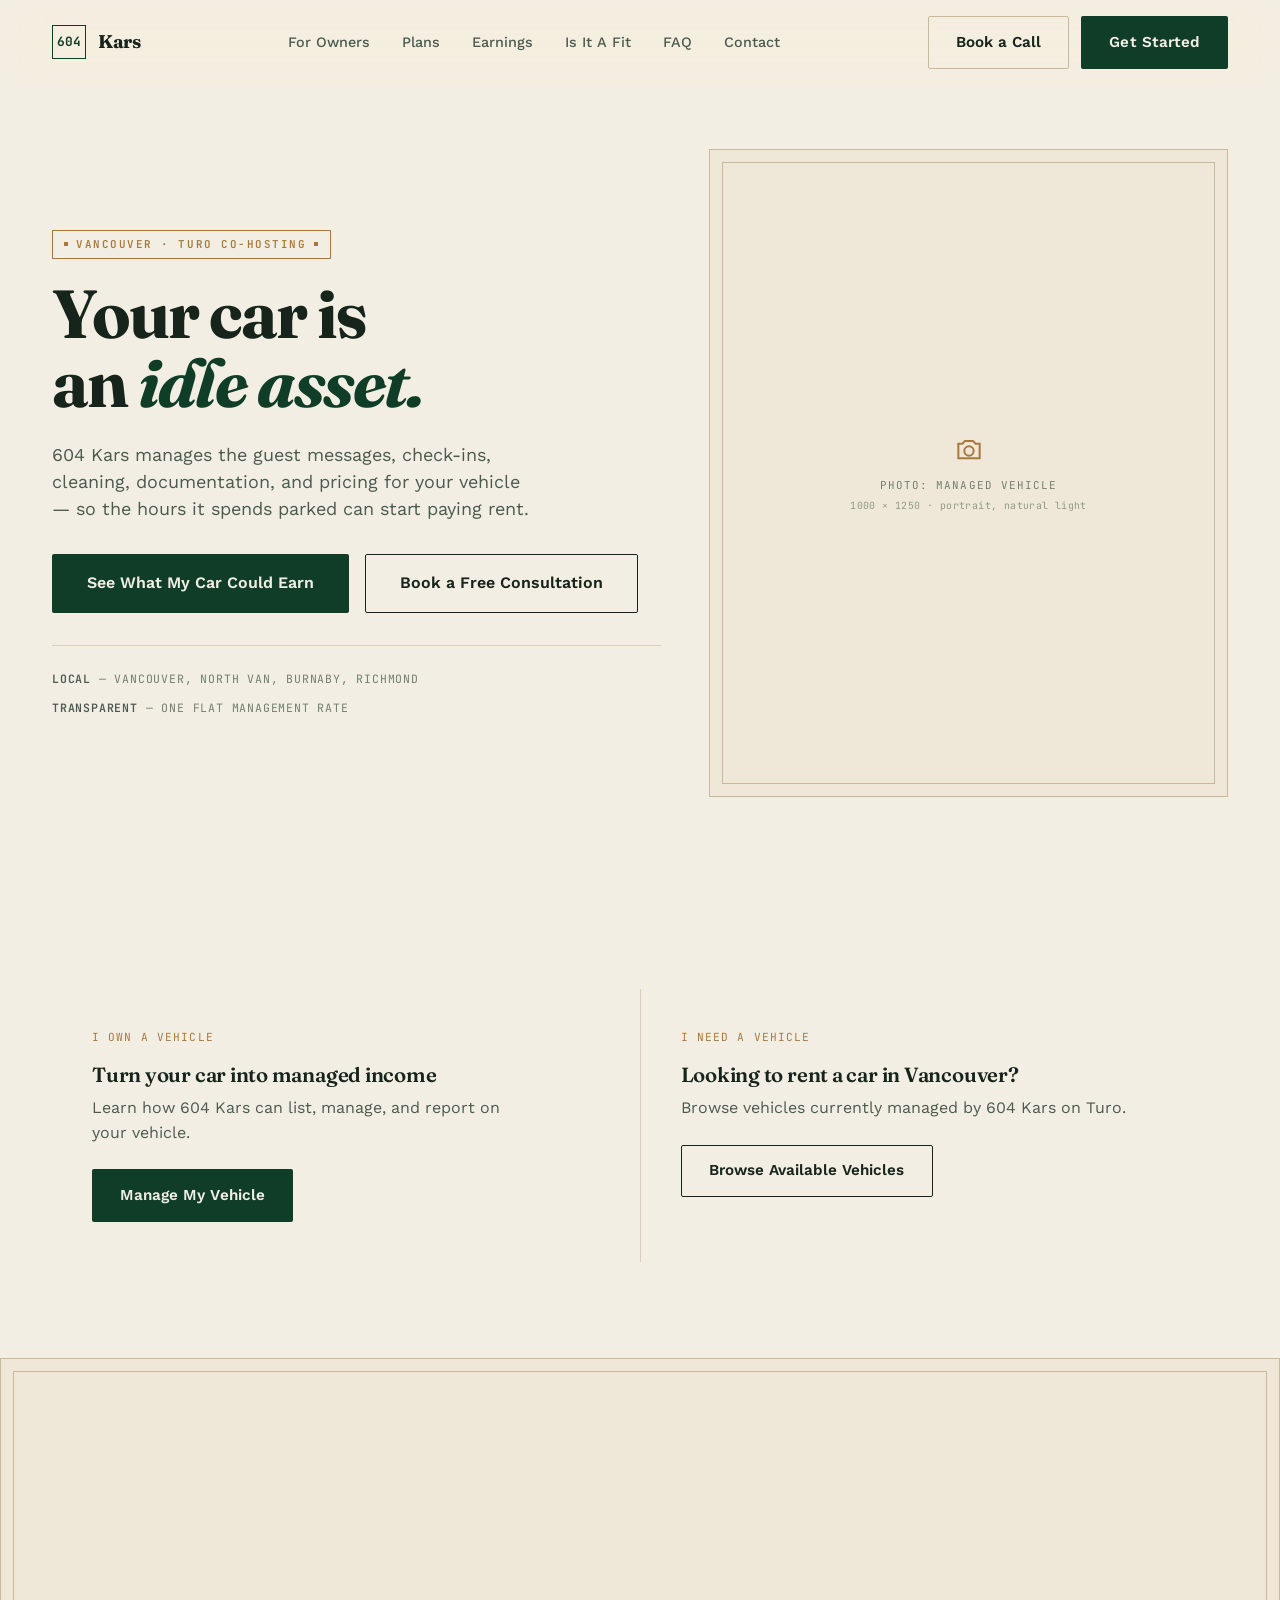
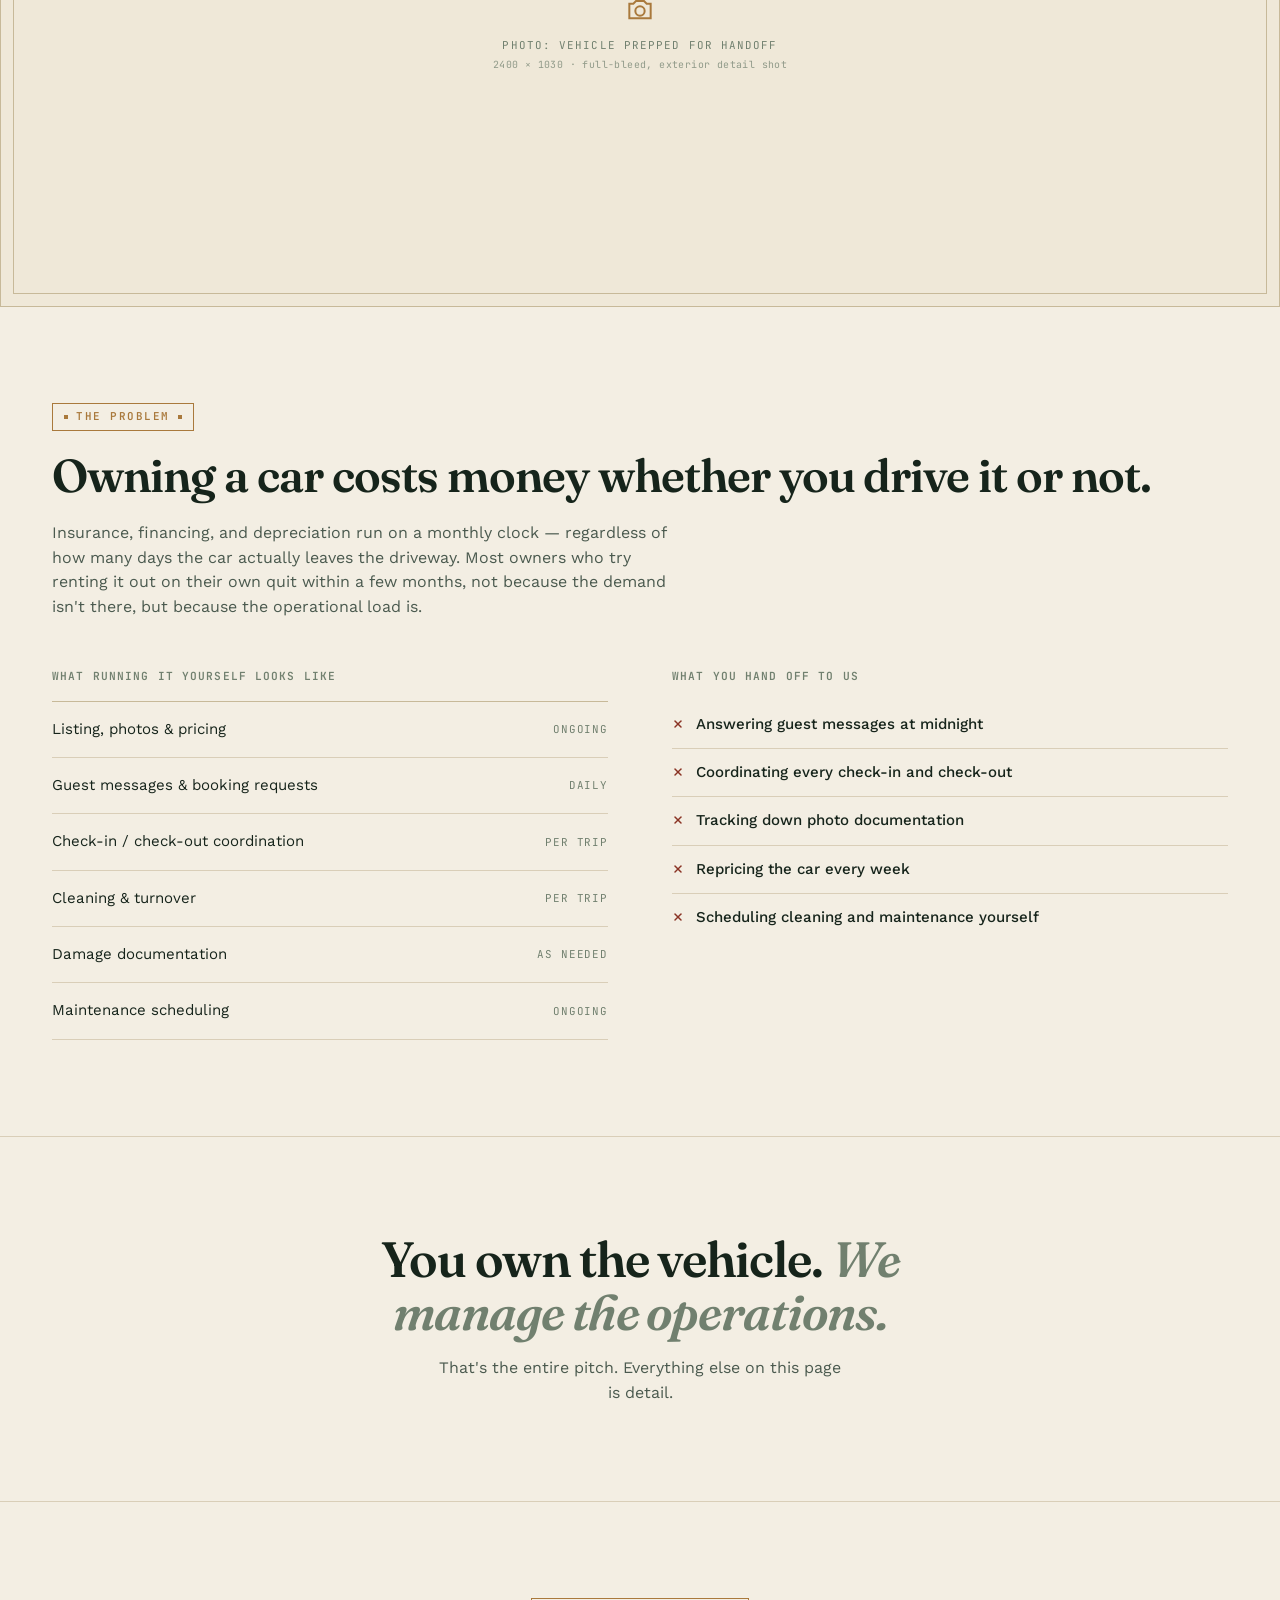
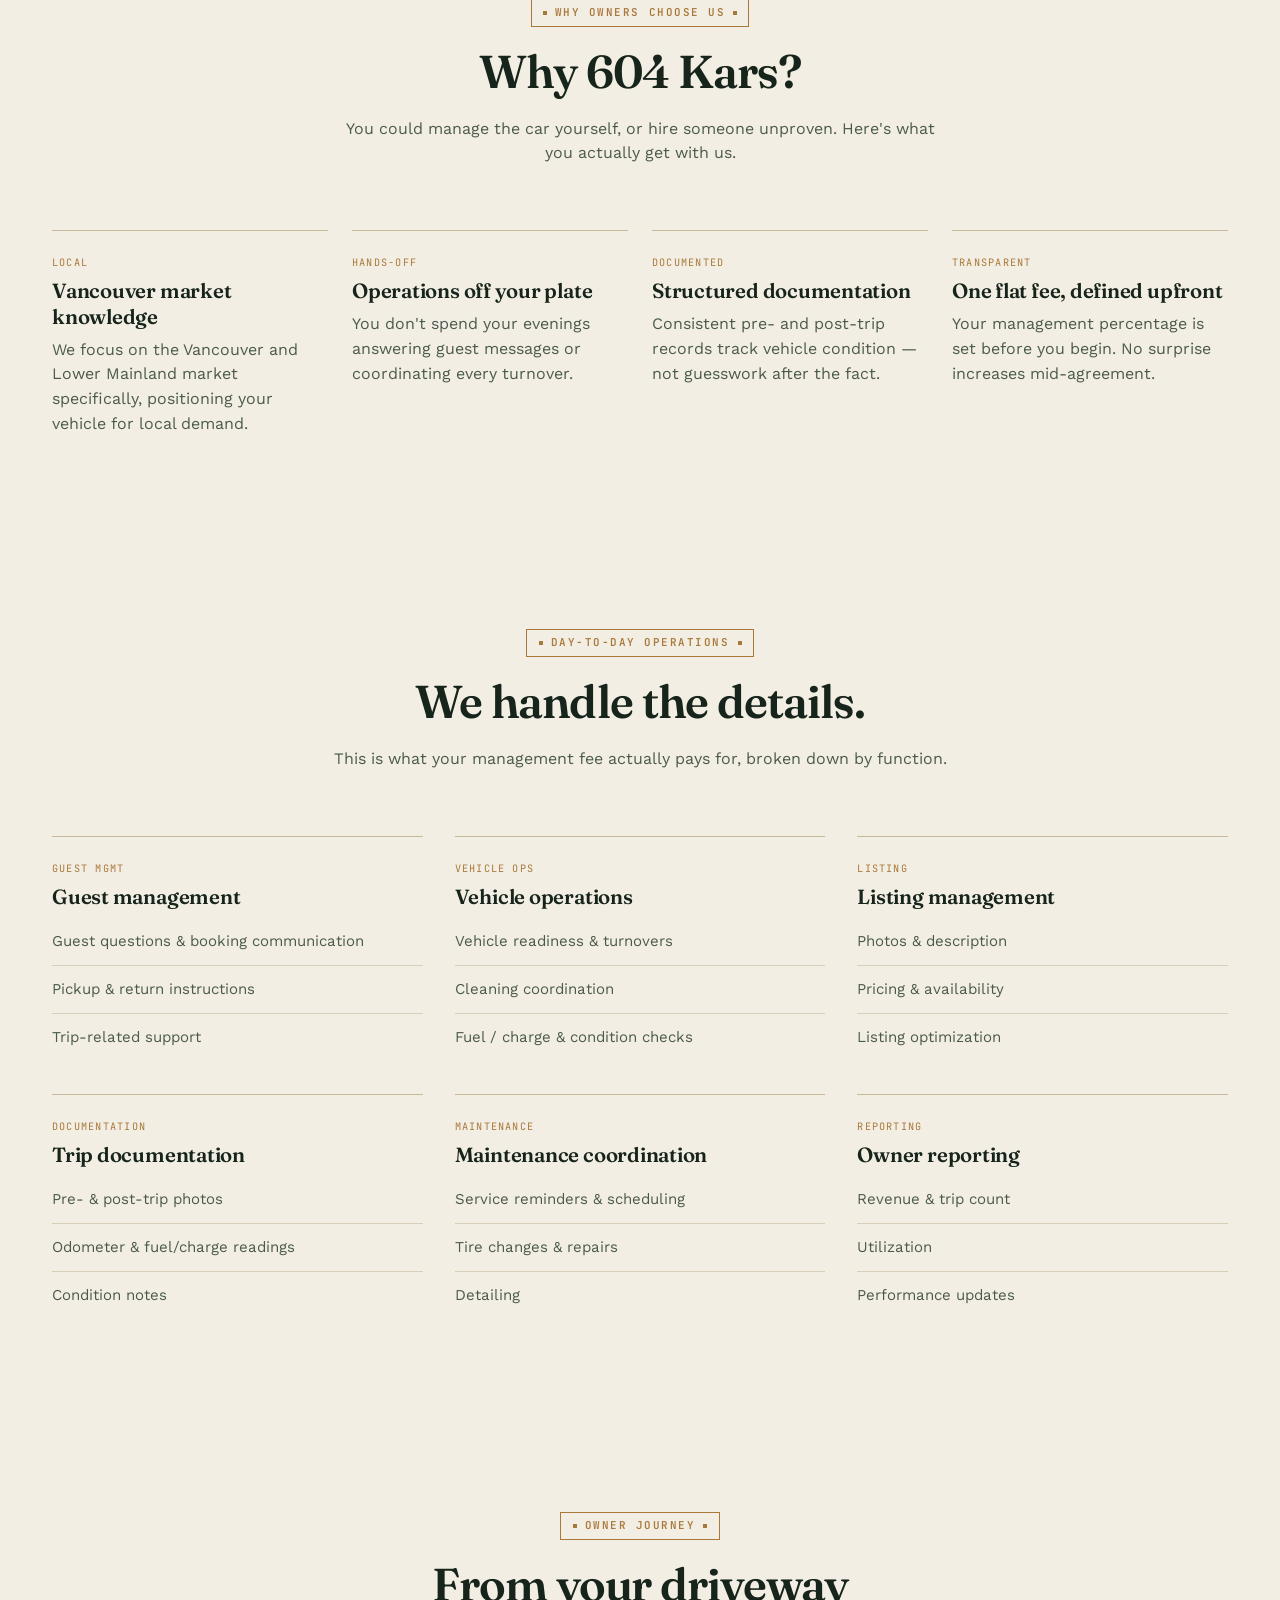
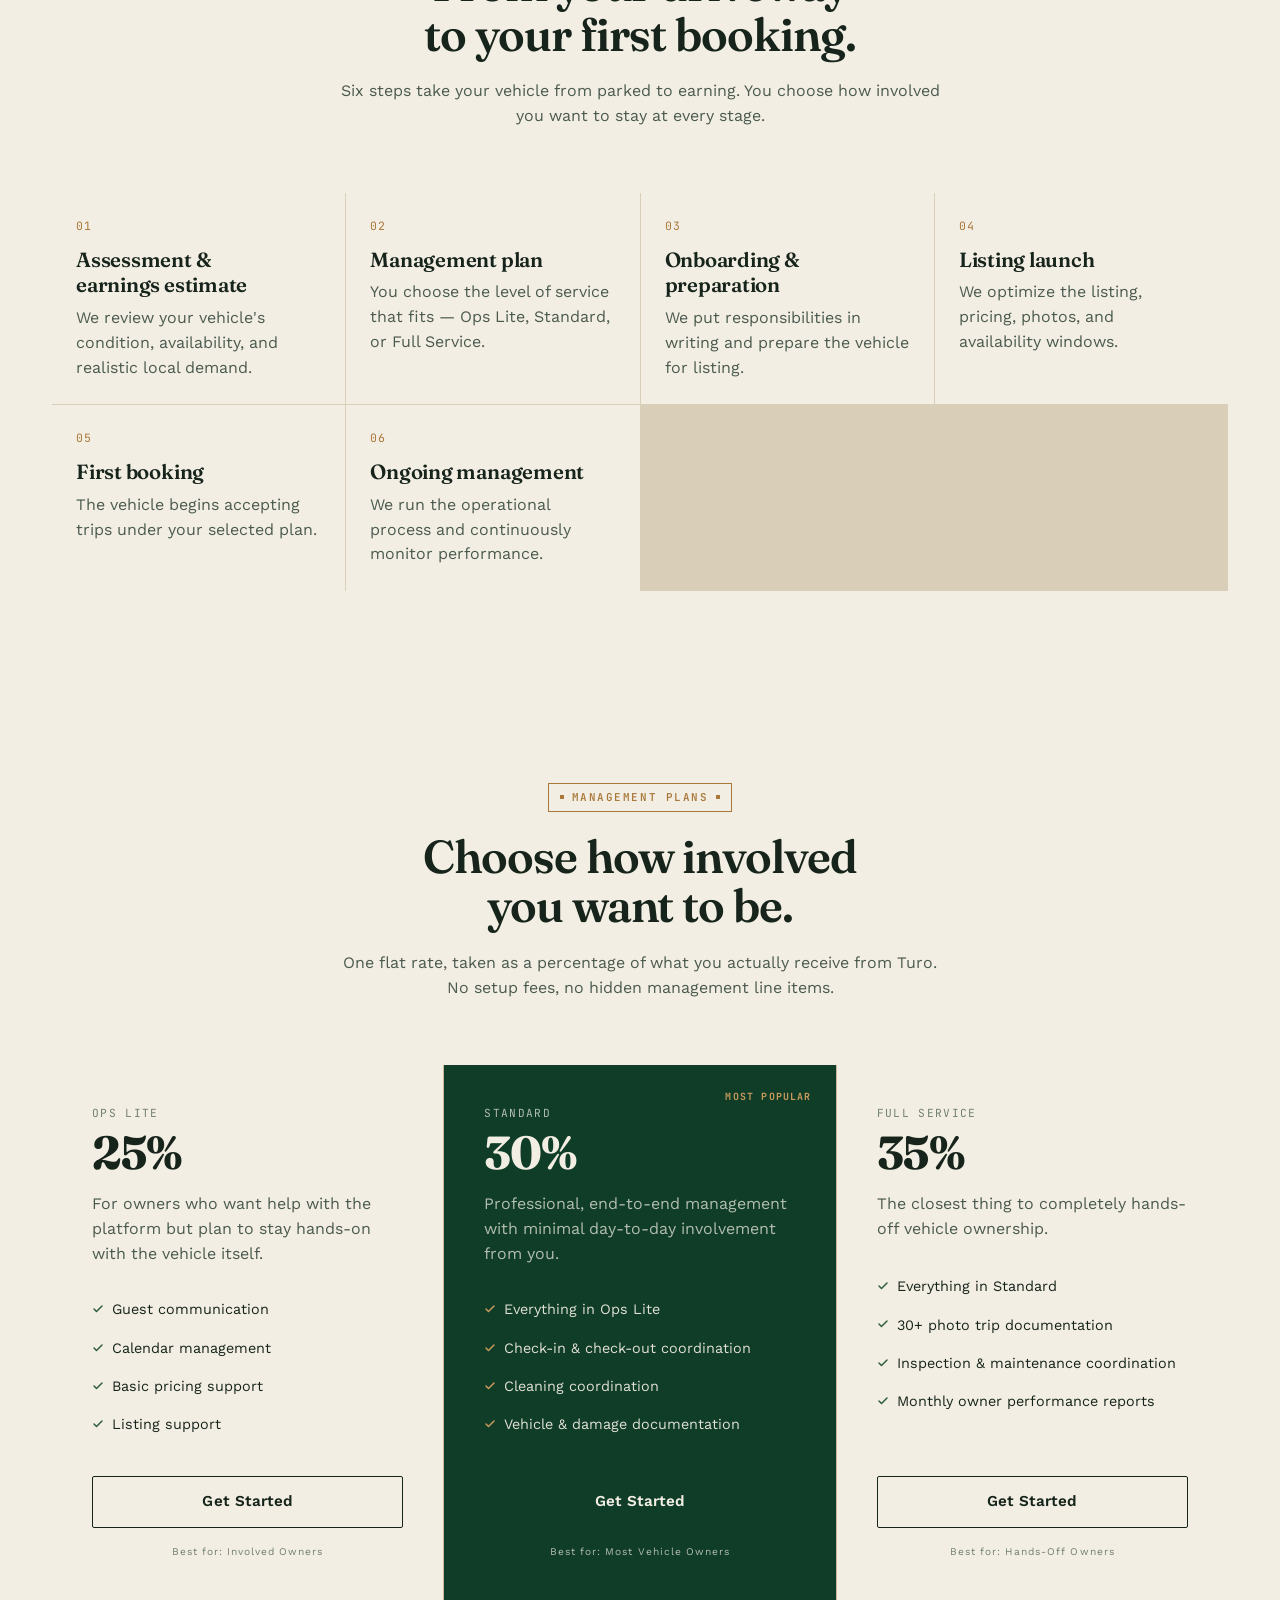
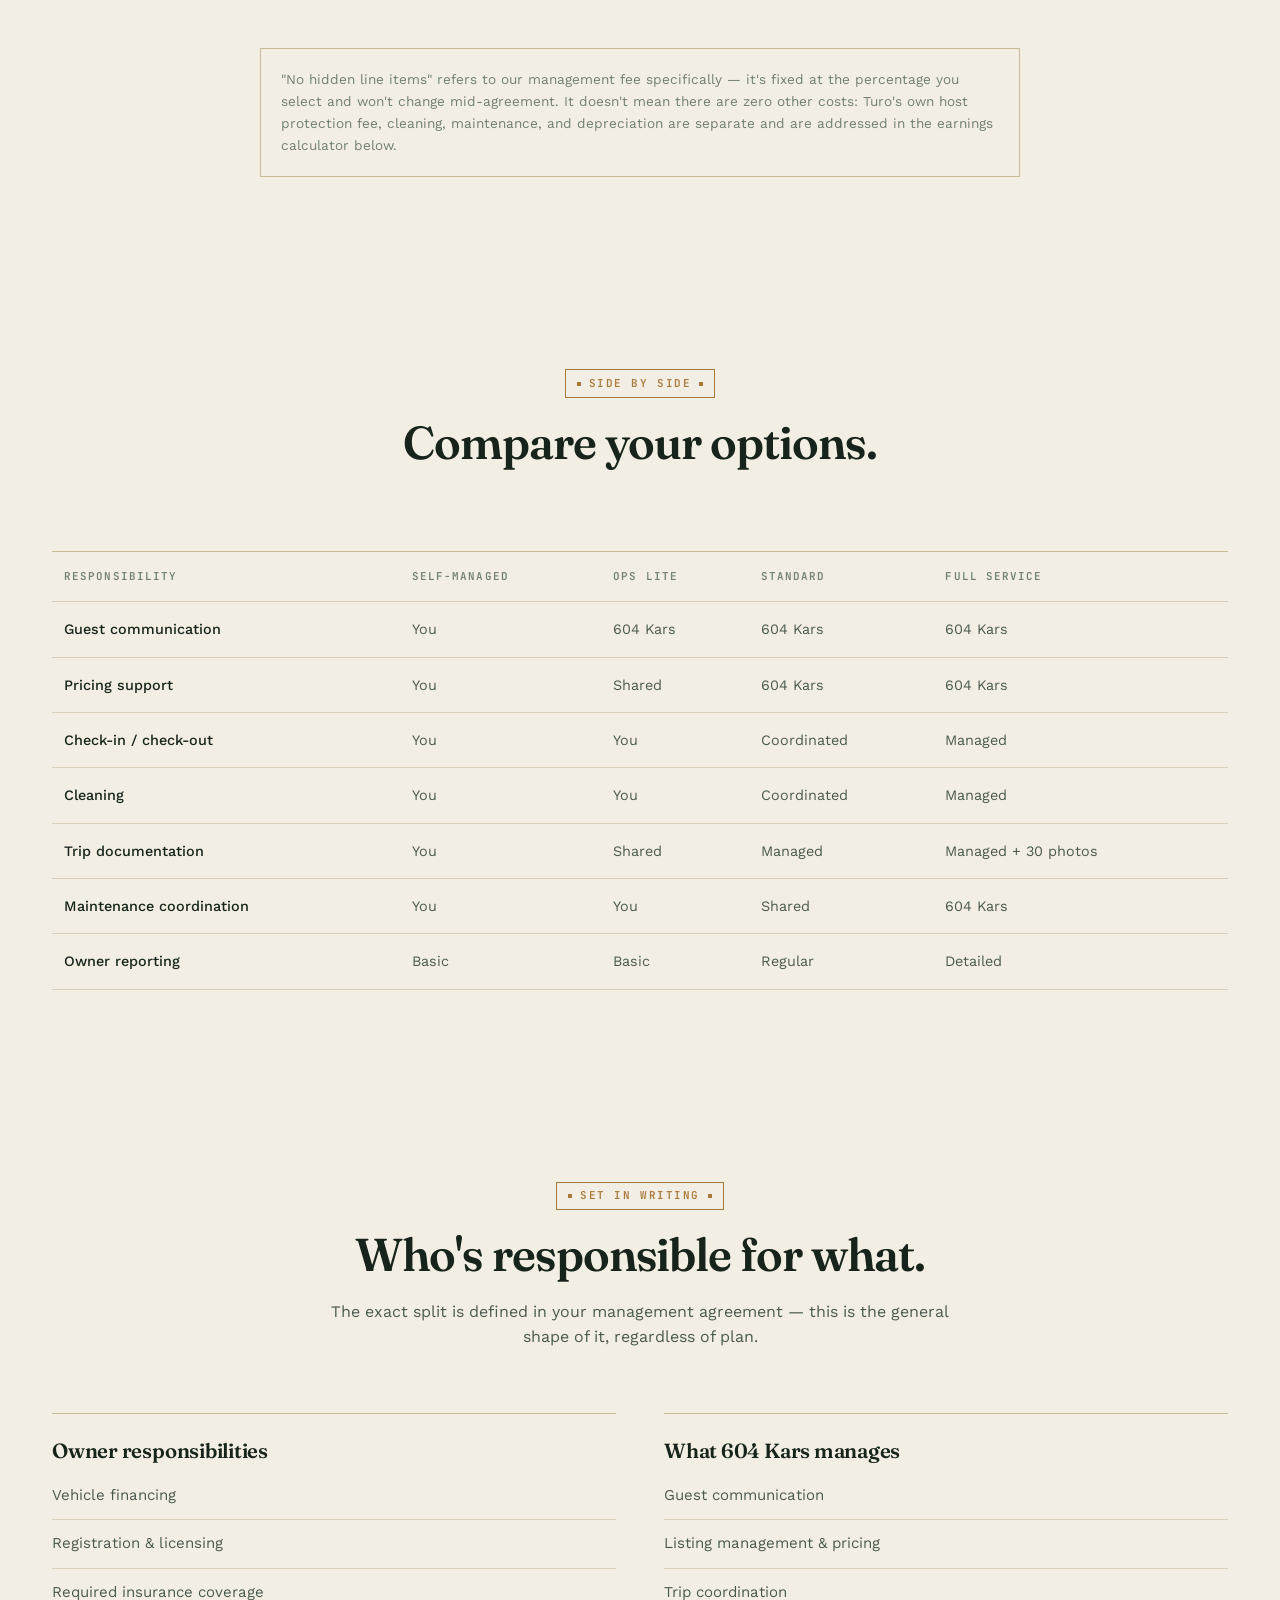
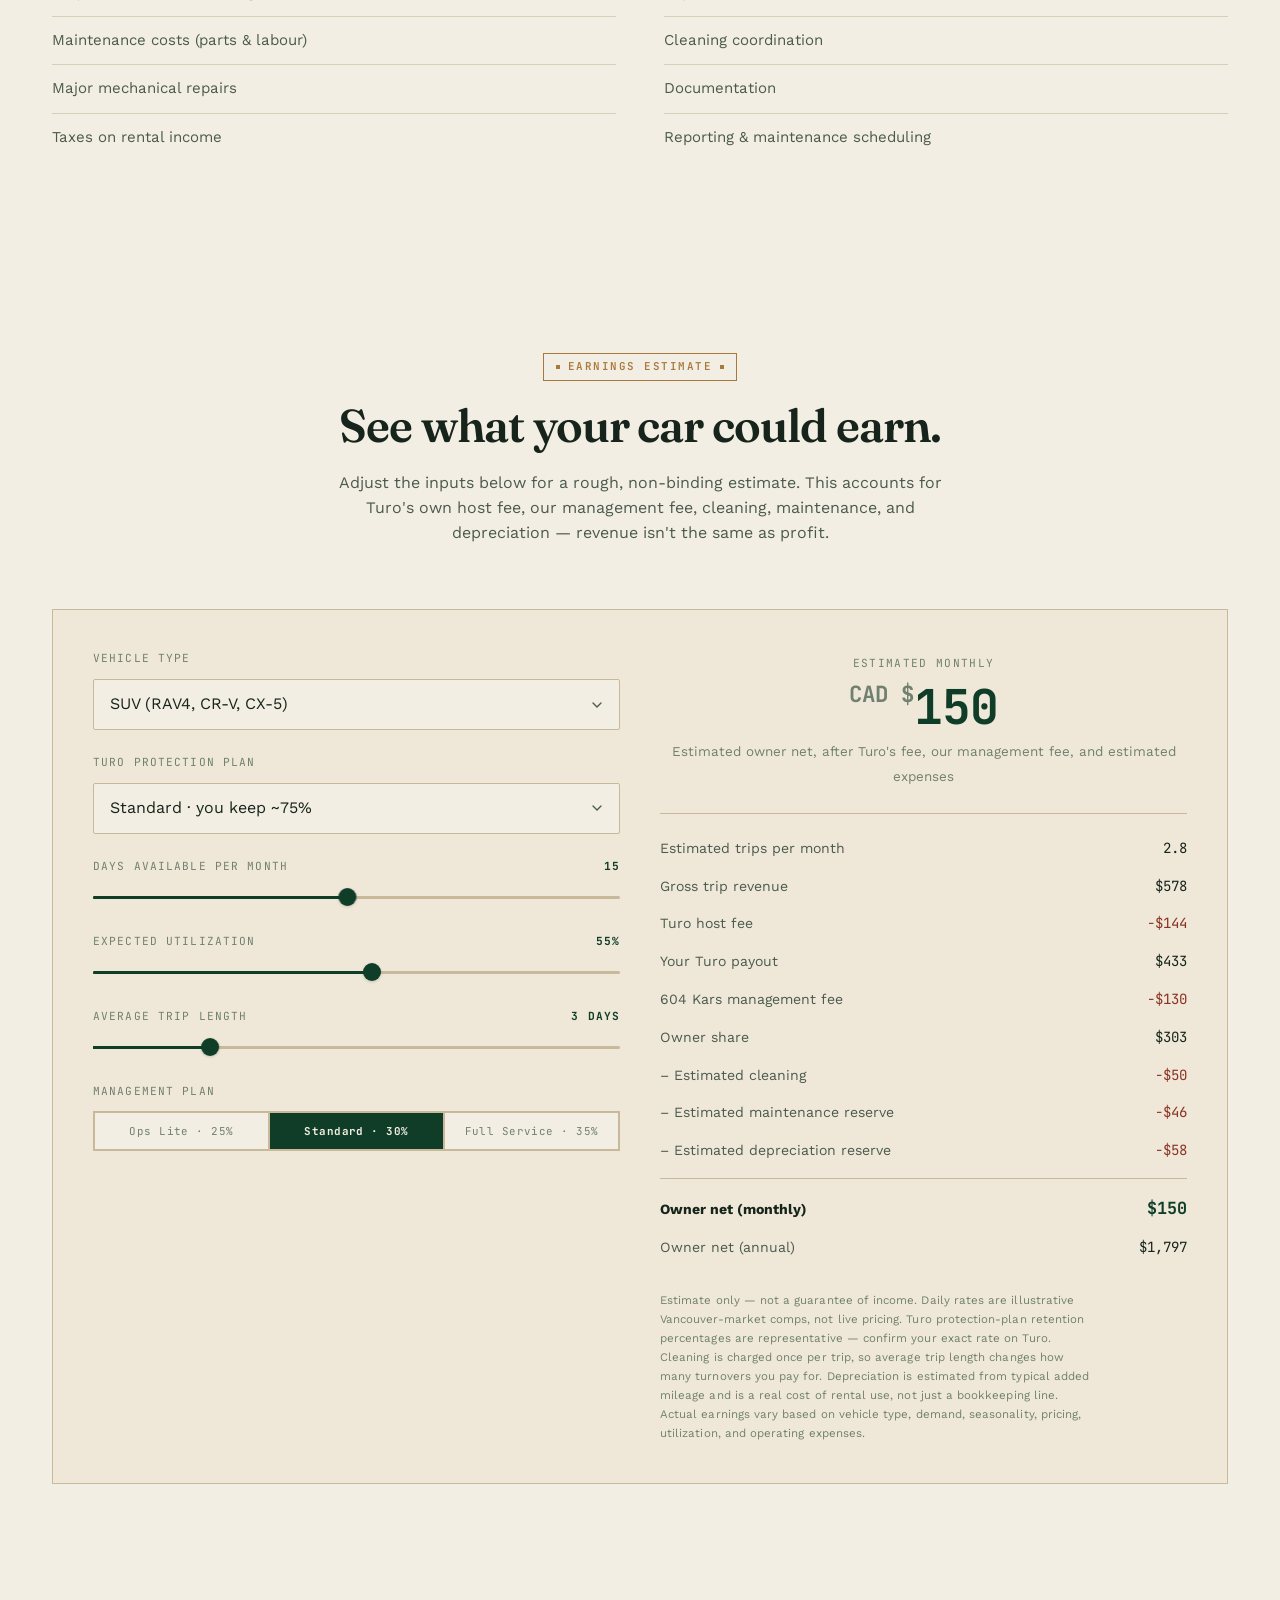
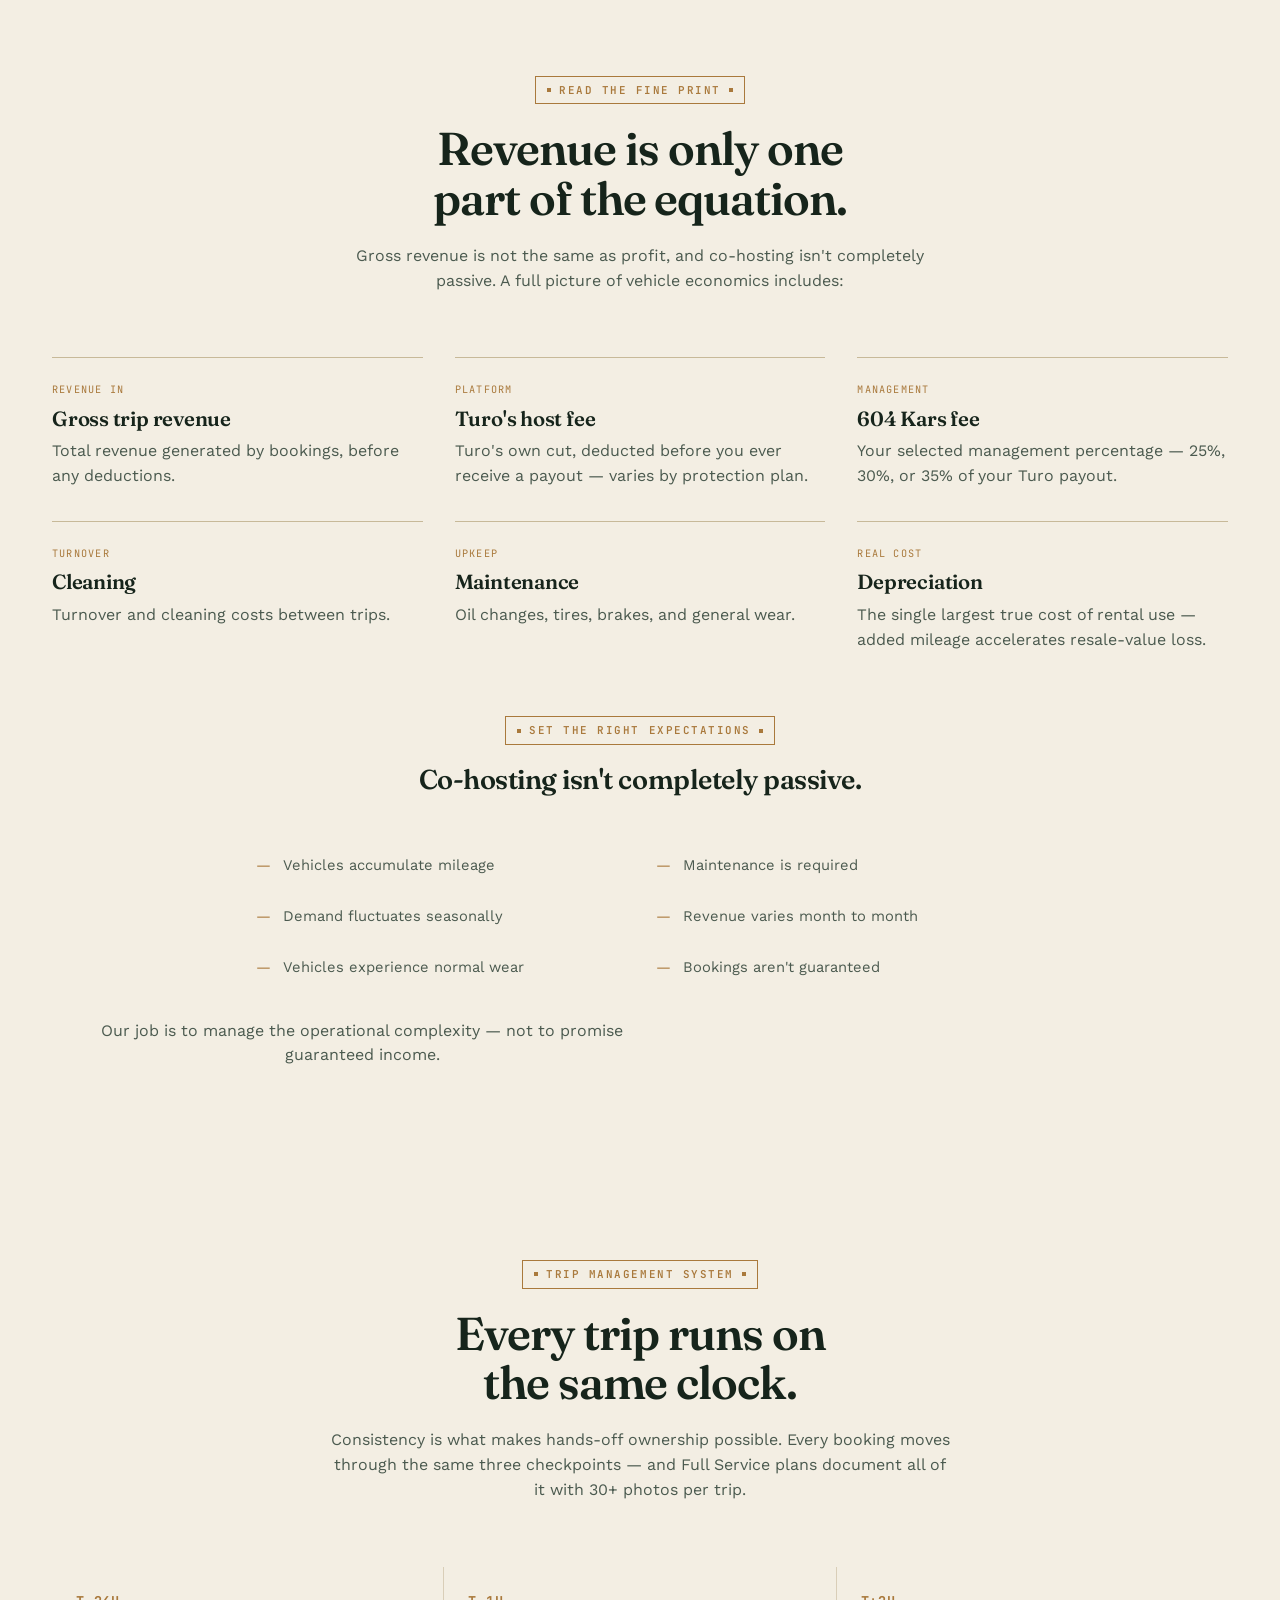
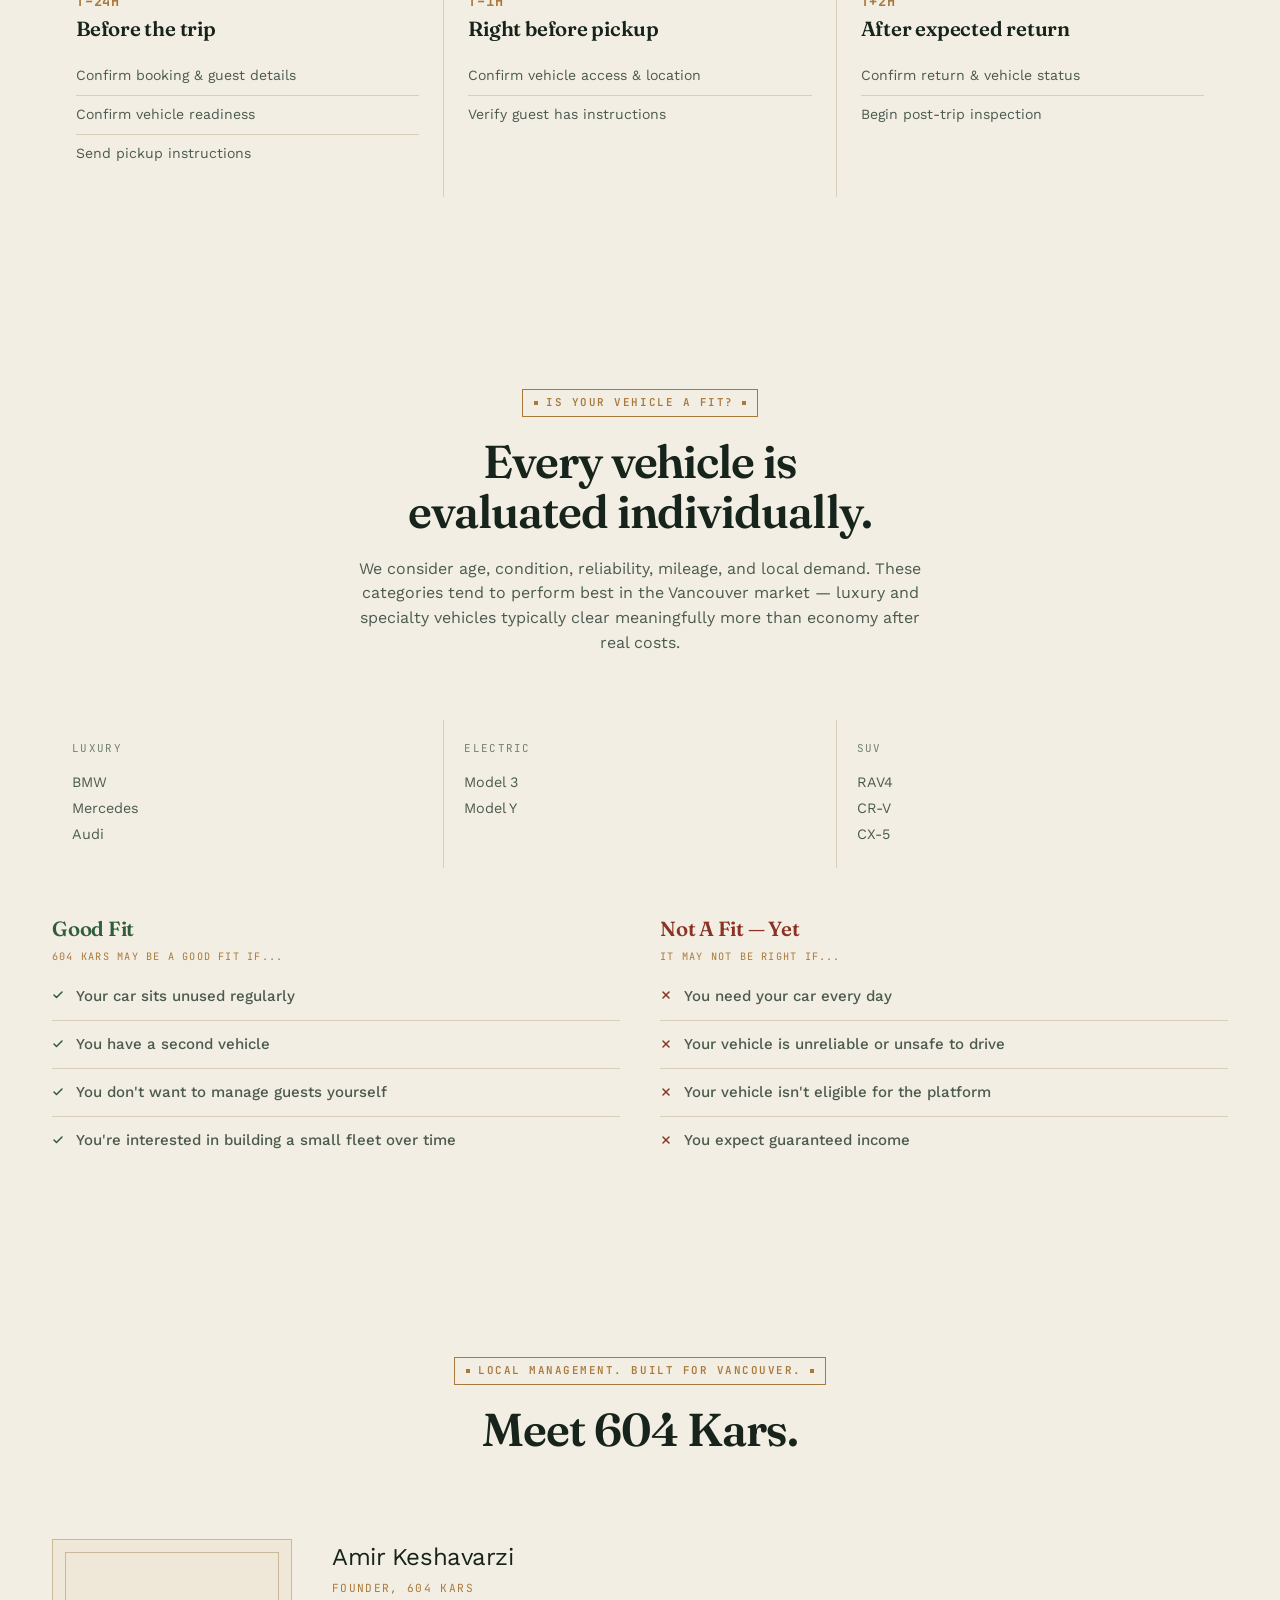
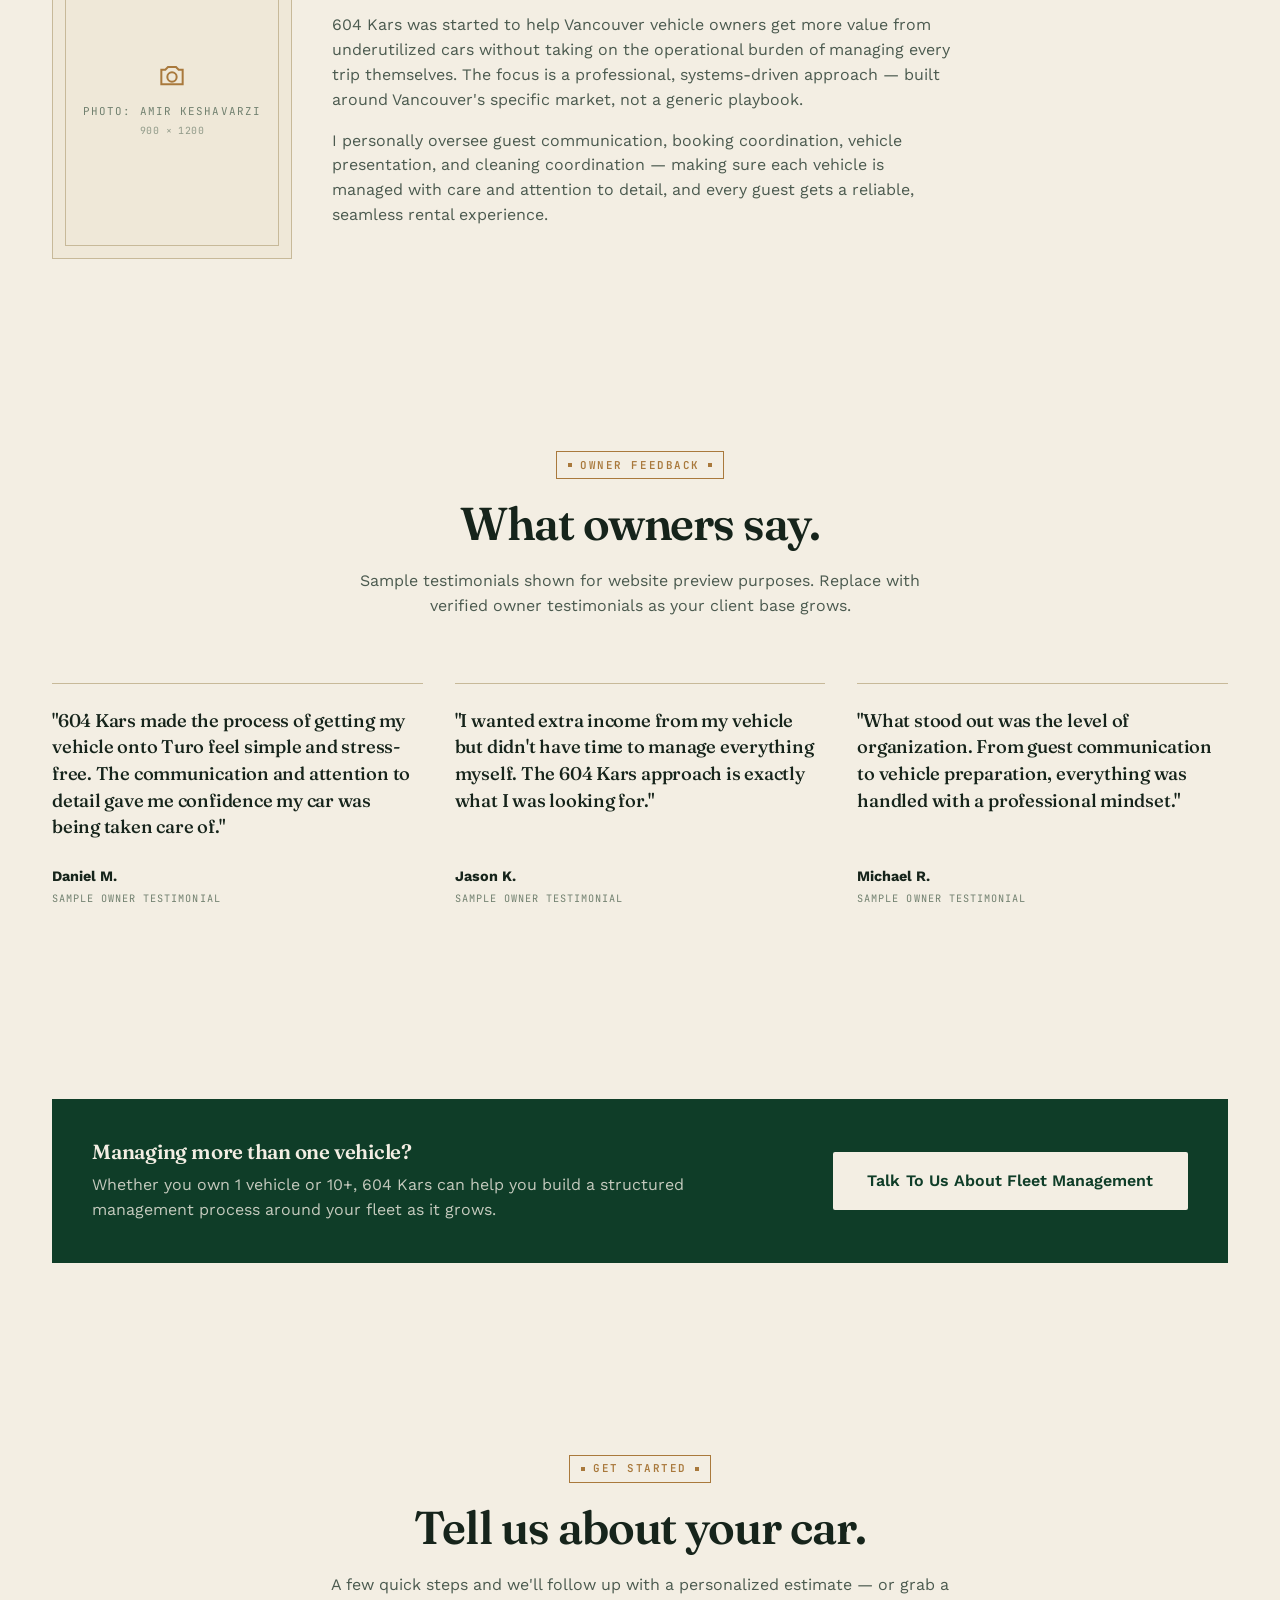
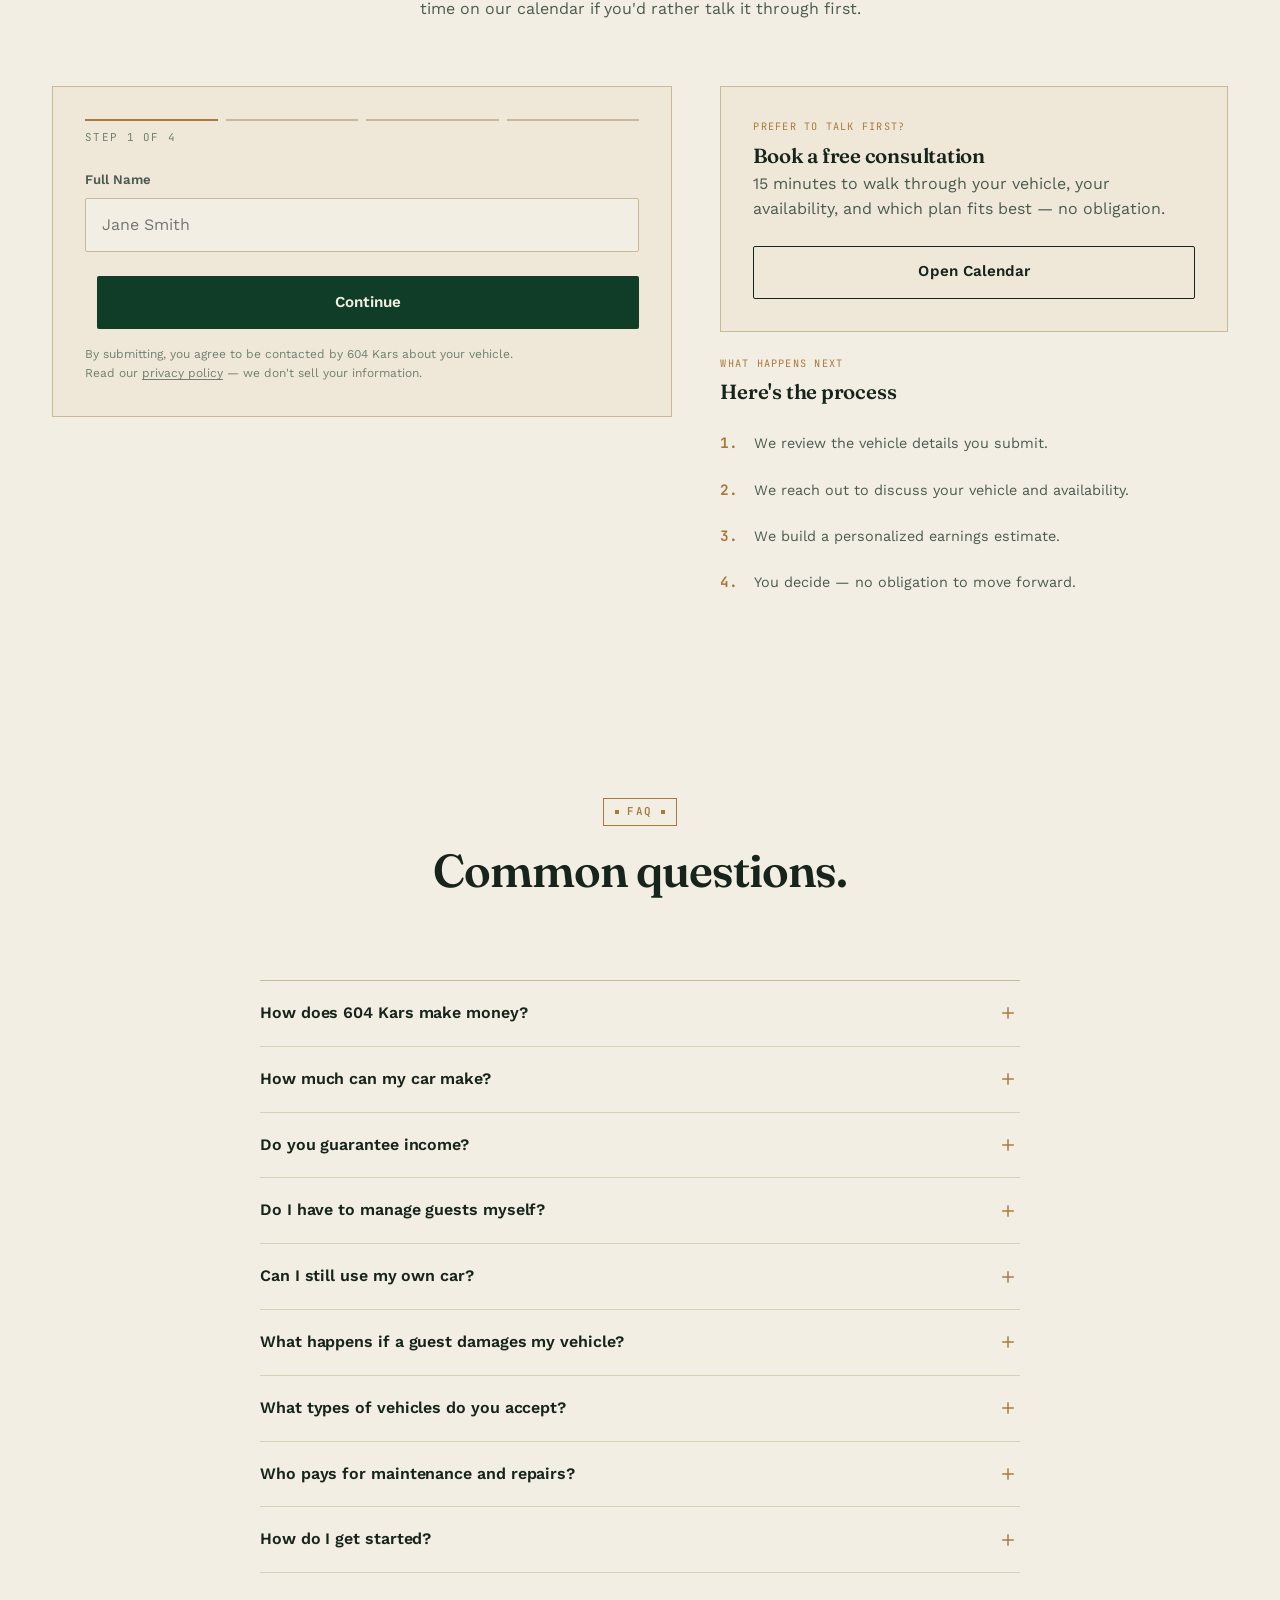
==== index.html @ 3d60a5ac "Rebuild motion and typography on Apple interface principles Motion is now spring-based rather than d" ====
<!DOCTYPE html>
<html lang="en">
<head>
<meta charset="UTF-8">
<meta name="viewport" content="width=device-width, initial-scale=1.0">
<title>604 Kars — Turo Co-Hosting & Vehicle Management, Vancouver</title>
<meta name="description" content="604 Kars manages guest messages, check-ins, cleaning, documentation, and pricing for your vehicle on Turo — Vancouver, North Van, Burnaby & Richmond. One flat management rate.">
<link rel="canonical" href="https://604kars.com/">
<meta name="theme-color" content="#0F3D28">
<meta property="og:type" content="website">
<meta property="og:title" content="604 Kars — Turo Co-Hosting & Vehicle Management, Vancouver">
<meta property="og:description" content="604 Kars manages guest messages, check-ins, cleaning, documentation, and pricing for your vehicle on Turo — Vancouver, North Van, Burnaby & Richmond.">
<meta property="og:url" content="https://604kars.com/">
<meta property="og:image" content="https://604kars.com/og-image.png">
<meta property="og:image:width" content="1200">
<meta property="og:image:height" content="630">
<meta name="twitter:card" content="summary_large_image">
<link rel="icon" type="image/svg+xml" href="favicon.svg">
<script>document.documentElement.className += ' js';</script>
<link rel="preconnect" href="https://fonts.googleapis.com">
<link rel="preconnect" href="https://fonts.gstatic.com" crossorigin>
<link rel="stylesheet" href="https://fonts.googleapis.com/css2?family=Fraunces:ital,opsz,wght@0,9..144,500;0,9..144,600;0,9..144,700;1,9..144,600;1,9..144,700&family=Work+Sans:wght@400;500;600;700&family=JetBrains+Mono:wght@400;600;700&display=swap">
<link rel="stylesheet" href="styles.css">
<!--
  ANALYTICS: no tracking is installed yet. Add your own GA4 or Plausible
  snippet here once you have an account — e.g.:
  <script defer data-domain="604kars.com" src="https://plausible.io/js/script.js"></script>
  We can't create that account on your behalf; drop in your real ID/domain.
-->
<script type="application/ld+json">
{
  "@context": "https://schema.org",
  "@type": "LocalBusiness",
  "name": "604 Kars",
  "description": "Turo co-hosting and vehicle management service covering Vancouver, North Vancouver, Burnaby, and Richmond.",
  "url": "https://604kars.com/",
  "telephone": "+1-236-788-8944",
  "email": "604kars@gmail.com",
  "areaServed": [
    { "@type": "City", "name": "Vancouver" },
    { "@type": "City", "name": "North Vancouver" },
    { "@type": "City", "name": "Burnaby" },
    { "@type": "City", "name": "Richmond" }
  ],
  "address": {
    "@type": "PostalAddress",
    "addressLocality": "Vancouver",
    "addressRegion": "BC",
    "addressCountry": "CA"
  },
  "openingHoursSpecification": {
    "@type": "OpeningHoursSpecification",
    "dayOfWeek": ["Monday","Tuesday","Wednesday","Thursday","Friday","Saturday","Sunday"],
    "opens": "09:00",
    "closes": "21:00"
  },
  "founder": {
    "@type": "Person",
    "name": "Amir Keshavarzi"
  }
}
</script>
</head>
<body>

<a href="#top" class="skip-link">Skip to content</a>
<div class="scroll-progress" id="scrollProgress"></div>

<nav class="nav">
  <div class="container nav-inner">
    <a href="#top" class="logo"><span class="logo-mark">604</span> Kars</a>
    <div class="nav-links">
      <a href="#owners">For Owners</a>
      <a href="#plans">Plans</a>
      <a href="#calculator">Earnings</a>
      <a href="#fit">Is It A Fit</a>
      <a href="#faq">FAQ</a>
      <a href="#contact">Contact</a>
    </div>
    <div class="nav-cta">
      <a href="#contact" class="btn btn-ghost">Book a Call</a>
      <a href="#contact" class="btn btn-primary">Get Started</a>
    </div>
    <button class="nav-toggle" id="navToggle" aria-label="Toggle menu" aria-expanded="false" aria-controls="mobileMenu">
      <svg class="icon" viewBox="0 0 24 24"><line x1="3" y1="6" x2="21" y2="6"/><line x1="3" y1="12" x2="21" y2="12"/><line x1="3" y1="18" x2="21" y2="18"/></svg>
    </button>
  </div>
  <div class="container">
    <div class="mobile-menu" id="mobileMenu">
      <div class="mobile-menu-inner">
        <a href="#owners">For Owners</a>
        <a href="#plans">Plans</a>
        <a href="#calculator">Earnings</a>
        <a href="#fit">Is It A Fit</a>
        <a href="#faq">FAQ</a>
        <a href="#contact">Contact</a>
        <a href="#contact" class="btn btn-primary">Get Started</a>
      </div>
    </div>
  </div>
</nav>

<main id="top">

  <!-- HERO -->
  <header class="hero">
    <div class="container hero-grid">
      <div>
        <span class="spec-plate">Vancouver · Turo Co-Hosting</span>
        <h1>Your car is an <em>idle asset.</em></h1>
        <p class="hero-sub">604 Kars manages the guest messages, check-ins, cleaning, documentation, and pricing for your vehicle — so the hours it spends parked can start paying rent.</p>
        <div class="hero-ctas">
          <a href="#calculator" class="btn btn-primary btn-lg">See What My Car Could Earn</a>
          <a href="#contact" class="btn btn-secondary btn-lg">Book a Free Consultation</a>
        </div>
        <div class="hero-badges">
          <div class="hero-badge"><strong>Local</strong> — Vancouver, North Van, Burnaby, Richmond</div>
          <div class="hero-badge"><strong>Transparent</strong> — one flat management rate</div>
        </div>
      </div>

      <div class="photo-frame hero-photo reveal">
        <div class="photo-caption">
          <svg class="icon-camera" viewBox="0 0 24 24" fill="none" stroke="currentColor" stroke-width="1.5"><path d="M4 8h3l2-2h6l2 2h3v11H4z"/><circle cx="12" cy="13.5" r="3.5"/></svg>
          <div class="label">Photo: managed vehicle</div>
          <div class="dims">1000 × 1250 · portrait, natural light</div>
        </div>
      </div>
    </div>
  </header>

  <!-- PATH SPLIT -->
  <section id="owners">
    <div class="container">
      <div class="path-grid">
        <div class="path-card reveal">
          <span class="path-tag">I Own A Vehicle</span>
          <h2 class="path-title">Turn your car into managed income</h2>
          <p>Learn how 604 Kars can list, manage, and report on your vehicle.</p>
          <a href="#contact" class="btn btn-primary">Manage My Vehicle</a>
        </div>
        <div class="path-card reveal">
          <span class="path-tag">I Need A Vehicle</span>
          <h2 class="path-title">Looking to rent a car in Vancouver?</h2>
          <p>Browse vehicles currently managed by 604 Kars on Turo.</p>
          <!-- PLACEHOLDER: replace with your real Turo host profile URL -->
          <a href="https://turo.com" target="_blank" rel="noopener" class="btn btn-secondary">Browse Available Vehicles</a>
        </div>
      </div>
    </div>
  </section>

  <!-- WIDE PHOTO BAND -->
  <section class="section-flush">
    <div class="photo-frame wide-photo reveal">
      <div class="photo-caption">
        <svg class="icon-camera" viewBox="0 0 24 24" fill="none" stroke="currentColor" stroke-width="1.5"><path d="M4 8h3l2-2h6l2 2h3v11H4z"/><circle cx="12" cy="13.5" r="3.5"/></svg>
        <div class="label">Photo: vehicle prepped for handoff</div>
        <div class="dims">2400 × 1030 · full-bleed, exterior detail shot</div>
      </div>
    </div>
  </section>

  <!-- THE PROBLEM (merged: problem + alternative + short version) -->
  <section>
    <div class="container">
      <div class="section-head left reveal">
        <span class="spec-plate">The Problem</span>
        <h2>Owning a car costs money whether you drive it or not.</h2>
        <p>Insurance, financing, and depreciation run on a monthly clock — regardless of how many days the car actually leaves the driveway. Most owners who try renting it out on their own quit within a few months, not because the demand isn't there, but because the operational load is.</p>
      </div>
      <div class="problem-layout">
        <div class="reveal">
          <h3 class="list-heading">What running it yourself looks like</h3>
          <div class="op-list">
            <div class="op-row"><span>Listing, photos &amp; pricing</span><span>Ongoing</span></div>
            <div class="op-row"><span>Guest messages &amp; booking requests</span><span>Daily</span></div>
            <div class="op-row"><span>Check-in / check-out coordination</span><span>Per trip</span></div>
            <div class="op-row"><span>Cleaning &amp; turnover</span><span>Per trip</span></div>
            <div class="op-row"><span>Damage documentation</span><span>As needed</span></div>
            <div class="op-row"><span>Maintenance scheduling</span><span>Ongoing</span></div>
          </div>
        </div>
        <div class="reveal">
          <h3 class="list-heading">What you hand off to us</h3>
          <ul class="x-list">
            <li><span class="x-mark"><svg class="icon-sm" viewBox="0 0 24 24"><line x1="18" y1="6" x2="6" y2="18"/><line x1="6" y1="6" x2="18" y2="18"/></svg></span>Answering guest messages at midnight</li>
            <li><span class="x-mark"><svg class="icon-sm" viewBox="0 0 24 24"><line x1="18" y1="6" x2="6" y2="18"/><line x1="6" y1="6" x2="18" y2="18"/></svg></span>Coordinating every check-in and check-out</li>
            <li><span class="x-mark"><svg class="icon-sm" viewBox="0 0 24 24"><line x1="18" y1="6" x2="6" y2="18"/><line x1="6" y1="6" x2="18" y2="18"/></svg></span>Tracking down photo documentation</li>
            <li><span class="x-mark"><svg class="icon-sm" viewBox="0 0 24 24"><line x1="18" y1="6" x2="6" y2="18"/><line x1="6" y1="6" x2="18" y2="18"/></svg></span>Repricing the car every week</li>
            <li><span class="x-mark"><svg class="icon-sm" viewBox="0 0 24 24"><line x1="18" y1="6" x2="6" y2="18"/><line x1="6" y1="6" x2="18" y2="18"/></svg></span>Scheduling cleaning and maintenance yourself</li>
          </ul>
        </div>
      </div>
    </div>
  </section>

  <!-- SHORT STATEMENT -->
  <section class="statement">
    <div class="container">
      <h2>You own the vehicle. <span class="dim">We manage the operations.</span></h2>
      <p>That's the entire pitch. Everything else on this page is detail.</p>
    </div>
  </section>

  <!-- WHY 604 KARS -->
  <section>
    <div class="container">
      <div class="section-head reveal">
        <span class="spec-plate">Why Owners Choose Us</span>
        <h2>Why 604 Kars?</h2>
        <p>You could manage the car yourself, or hire someone unproven. Here's what you actually get with us.</p>
      </div>
      <div class="grid-4">
        <div class="card reveal">
          <span class="card-eyebrow">Local</span>
          <h3>Vancouver market knowledge</h3>
          <p>We focus on the Vancouver and Lower Mainland market specifically, positioning your vehicle for local demand.</p>
        </div>
        <div class="card reveal">
          <span class="card-eyebrow">Hands-Off</span>
          <h3>Operations off your plate</h3>
          <p>You don't spend your evenings answering guest messages or coordinating every turnover.</p>
        </div>
        <div class="card reveal">
          <span class="card-eyebrow">Documented</span>
          <h3>Structured documentation</h3>
          <p>Consistent pre- and post-trip records track vehicle condition — not guesswork after the fact.</p>
        </div>
        <div class="card reveal">
          <span class="card-eyebrow">Transparent</span>
          <h3>One flat fee, defined upfront</h3>
          <p>Your management percentage is set before you begin. No surprise increases mid-agreement.</p>
        </div>
      </div>
    </div>
  </section>

  <!-- DAY TO DAY OPS -->
  <section>
    <div class="container">
      <div class="section-head reveal">
        <span class="spec-plate">Day-To-Day Operations</span>
        <h2>We handle the details.</h2>
        <p>This is what your management fee actually pays for, broken down by function.</p>
      </div>
      <div class="grid-3">
        <div class="card reveal">
          <span class="card-eyebrow">Guest Mgmt</span>
          <h3>Guest management</h3>
          <ul class="split-list"><li>Guest questions &amp; booking communication</li><li>Pickup &amp; return instructions</li><li>Trip-related support</li></ul>
        </div>
        <div class="card reveal">
          <span class="card-eyebrow">Vehicle Ops</span>
          <h3>Vehicle operations</h3>
          <ul class="split-list"><li>Vehicle readiness &amp; turnovers</li><li>Cleaning coordination</li><li>Fuel / charge &amp; condition checks</li></ul>
        </div>
        <div class="card reveal">
          <span class="card-eyebrow">Listing</span>
          <h3>Listing management</h3>
          <ul class="split-list"><li>Photos &amp; description</li><li>Pricing &amp; availability</li><li>Listing optimization</li></ul>
        </div>
        <div class="card reveal">
          <span class="card-eyebrow">Documentation</span>
          <h3>Trip documentation</h3>
          <ul class="split-list"><li>Pre- &amp; post-trip photos</li><li>Odometer &amp; fuel/charge readings</li><li>Condition notes</li></ul>
        </div>
        <div class="card reveal">
          <span class="card-eyebrow">Maintenance</span>
          <h3>Maintenance coordination</h3>
          <ul class="split-list"><li>Service reminders &amp; scheduling</li><li>Tire changes &amp; repairs</li><li>Detailing</li></ul>
        </div>
        <div class="card reveal">
          <span class="card-eyebrow">Reporting</span>
          <h3>Owner reporting</h3>
          <ul class="split-list"><li>Revenue &amp; trip count</li><li>Utilization</li><li>Performance updates</li></ul>
        </div>
      </div>
    </div>
  </section>

  <!-- OWNER JOURNEY -->
  <section>
    <div class="container">
      <div class="section-head reveal">
        <span class="spec-plate">Owner Journey</span>
        <h2>From your driveway to your first booking.</h2>
        <p>Six steps take your vehicle from parked to earning. You choose how involved you want to stay at every stage.</p>
      </div>
      <div class="timeline">
        <div class="timeline-step reveal"><span class="step-num">01</span><h3>Assessment &amp; earnings estimate</h3><p>We review your vehicle's condition, availability, and realistic local demand.</p></div>
        <div class="timeline-step reveal"><span class="step-num">02</span><h3>Management plan</h3><p>You choose the level of service that fits — Ops Lite, Standard, or Full Service.</p></div>
        <div class="timeline-step reveal"><span class="step-num">03</span><h3>Onboarding &amp; preparation</h3><p>We put responsibilities in writing and prepare the vehicle for listing.</p></div>
        <div class="timeline-step reveal"><span class="step-num">04</span><h3>Listing launch</h3><p>We optimize the listing, pricing, photos, and availability windows.</p></div>
        <div class="timeline-step reveal"><span class="step-num">05</span><h3>First booking</h3><p>The vehicle begins accepting trips under your selected plan.</p></div>
        <div class="timeline-step reveal"><span class="step-num">06</span><h3>Ongoing management</h3><p>We run the operational process and continuously monitor performance.</p></div>
      </div>
    </div>
  </section>

  <!-- PRICING -->
  <section id="plans">
    <div class="container">
      <div class="section-head reveal">
        <span class="spec-plate">Management Plans</span>
        <h2>Choose how involved you want to be.</h2>
        <p>One flat rate, taken as a percentage of what you actually receive from Turo. No setup fees, no hidden management line items.</p>
      </div>
      <div class="pricing-grid">
        <div class="price-card reveal">
          <span class="price-name">Ops Lite</span>
          <div class="price-value">25%</div>
          <p class="price-desc">For owners who want help with the platform but plan to stay hands-on with the vehicle itself.</p>
          <ul class="price-features">
            <li><span class="check-mark"><svg class="icon-sm" viewBox="0 0 24 24"><polyline points="20 6 9 17 4 12"/></svg></span>Guest communication</li>
            <li><span class="check-mark"><svg class="icon-sm" viewBox="0 0 24 24"><polyline points="20 6 9 17 4 12"/></svg></span>Calendar management</li>
            <li><span class="check-mark"><svg class="icon-sm" viewBox="0 0 24 24"><polyline points="20 6 9 17 4 12"/></svg></span>Basic pricing support</li>
            <li><span class="check-mark"><svg class="icon-sm" viewBox="0 0 24 24"><polyline points="20 6 9 17 4 12"/></svg></span>Listing support</li>
          </ul>
          <a href="#contact" class="btn btn-secondary btn-block">Get Started</a>
          <span class="price-best">Best for: Involved Owners</span>
        </div>
        <div class="price-card popular reveal">
          <span class="popular-tag">Most Popular</span>
          <span class="price-name">Standard</span>
          <div class="price-value">30%</div>
          <p class="price-desc">Professional, end-to-end management with minimal day-to-day involvement from you.</p>
          <ul class="price-features">
            <li><span class="check-mark"><svg class="icon-sm" viewBox="0 0 24 24"><polyline points="20 6 9 17 4 12"/></svg></span>Everything in Ops Lite</li>
            <li><span class="check-mark"><svg class="icon-sm" viewBox="0 0 24 24"><polyline points="20 6 9 17 4 12"/></svg></span>Check-in &amp; check-out coordination</li>
            <li><span class="check-mark"><svg class="icon-sm" viewBox="0 0 24 24"><polyline points="20 6 9 17 4 12"/></svg></span>Cleaning coordination</li>
            <li><span class="check-mark"><svg class="icon-sm" viewBox="0 0 24 24"><polyline points="20 6 9 17 4 12"/></svg></span>Vehicle &amp; damage documentation</li>
          </ul>
          <a href="#contact" class="btn btn-primary btn-block">Get Started</a>
          <span class="price-best">Best for: Most Vehicle Owners</span>
        </div>
        <div class="price-card reveal">
          <span class="price-name">Full Service</span>
          <div class="price-value">35%</div>
          <p class="price-desc">The closest thing to completely hands-off vehicle ownership.</p>
          <ul class="price-features">
            <li><span class="check-mark"><svg class="icon-sm" viewBox="0 0 24 24"><polyline points="20 6 9 17 4 12"/></svg></span>Everything in Standard</li>
            <li><span class="check-mark"><svg class="icon-sm" viewBox="0 0 24 24"><polyline points="20 6 9 17 4 12"/></svg></span>30+ photo trip documentation</li>
            <li><span class="check-mark"><svg class="icon-sm" viewBox="0 0 24 24"><polyline points="20 6 9 17 4 12"/></svg></span>Inspection &amp; maintenance coordination</li>
            <li><span class="check-mark"><svg class="icon-sm" viewBox="0 0 24 24"><polyline points="20 6 9 17 4 12"/></svg></span>Monthly owner performance reports</li>
          </ul>
          <a href="#contact" class="btn btn-secondary btn-block">Get Started</a>
          <span class="price-best">Best for: Hands-Off Owners</span>
        </div>
      </div>
      <p class="pricing-note reveal">"No hidden line items" refers to our management fee specifically — it's fixed at the percentage you select and won't change mid-agreement. It doesn't mean there are zero other costs: Turo's own host protection fee, cleaning, maintenance, and depreciation are separate and are addressed in the earnings calculator below.</p>
    </div>
  </section>

  <!-- COMPARISON -->
  <section>
    <div class="container">
      <div class="section-head reveal">
        <span class="spec-plate">Side By Side</span>
        <h2>Compare your options.</h2>
      </div>
      <div class="table-wrap reveal">
        <table>
          <thead>
            <tr><th>Responsibility</th><th>Self-Managed</th><th>Ops Lite</th><th>Standard</th><th>Full Service</th></tr>
          </thead>
          <tbody>
            <tr><td>Guest communication</td><td>You</td><td>604 Kars</td><td>604 Kars</td><td>604 Kars</td></tr>
            <tr><td>Pricing support</td><td>You</td><td>Shared</td><td>604 Kars</td><td>604 Kars</td></tr>
            <tr><td>Check-in / check-out</td><td>You</td><td>You</td><td>Coordinated</td><td>Managed</td></tr>
            <tr><td>Cleaning</td><td>You</td><td>You</td><td>Coordinated</td><td>Managed</td></tr>
            <tr><td>Trip documentation</td><td>You</td><td>Shared</td><td>Managed</td><td>Managed + 30 photos</td></tr>
            <tr><td>Maintenance coordination</td><td>You</td><td>You</td><td>Shared</td><td>604 Kars</td></tr>
            <tr><td>Owner reporting</td><td>Basic</td><td>Basic</td><td>Regular</td><td>Detailed</td></tr>
          </tbody>
        </table>
      </div>
    </div>
  </section>

  <!-- RESPONSIBILITIES SPLIT -->
  <section>
    <div class="container">
      <div class="section-head reveal">
        <span class="spec-plate">Set In Writing</span>
        <h2>Who's responsible for what.</h2>
        <p>The exact split is defined in your management agreement — this is the general shape of it, regardless of plan.</p>
      </div>
      <div class="split-grid">
        <div class="card reveal">
          <h3>Owner responsibilities</h3>
          <ul class="split-list">
            <li>Vehicle financing</li>
            <li>Registration &amp; licensing</li>
            <li>Required insurance coverage</li>
            <li>Maintenance costs (parts &amp; labour)</li>
            <li>Major mechanical repairs</li>
            <li>Taxes on rental income</li>
          </ul>
        </div>
        <div class="card reveal">
          <h3>What 604 Kars manages</h3>
          <ul class="split-list">
            <li>Guest communication</li>
            <li>Listing management &amp; pricing</li>
            <li>Trip coordination</li>
            <li>Cleaning coordination</li>
            <li>Documentation</li>
            <li>Reporting &amp; maintenance scheduling</li>
          </ul>
        </div>
      </div>
    </div>
  </section>

  <!-- CALCULATOR -->
  <section id="calculator">
    <div class="container">
      <div class="section-head reveal">
        <span class="spec-plate">Earnings Estimate</span>
        <h2>See what your car could earn.</h2>
        <p>Adjust the inputs below for a rough, non-binding estimate. This accounts for Turo's own host fee, our management fee, cleaning, maintenance, and depreciation — revenue isn't the same as profit.</p>
      </div>

      <div class="calc-grid reveal">
        <div>
          <div class="field">
            <label for="vehicleType">Vehicle Type</label>
            <select id="vehicleType" class="field-input">
              <option data-rate="70" data-clean="18" data-depreciation="7" selected>SUV (RAV4, CR-V, CX-5)</option>
              <option data-rate="88" data-clean="19" data-depreciation="7">Electric (Model 3, Model Y)</option>
              <option data-rate="125" data-clean="22" data-depreciation="16">Luxury (BMW, Mercedes, Audi)</option>
              <option data-rate="145" data-clean="24" data-depreciation="20">Specialty (Convertibles, Sports)</option>
              <option data-rate="55" data-clean="16.4" data-depreciation="5">Economy (Corolla, Civic, Mazda 3)</option>
            </select>
          </div>
          <div class="field">
            <label for="protectionPlan">Turo Protection Plan</label>
            <select id="protectionPlan" class="field-input">
              <option data-retention="0.90">Basic · you keep ~90%</option>
              <option data-retention="0.75" selected>Standard · you keep ~75%</option>
              <option data-retention="0.60">Premium · you keep ~60%</option>
            </select>
          </div>
          <div class="field">
            <label for="daysAvailable">Days Available Per Month <span class="val"><span id="daysVal">15</span></span></label>
            <div class="slider">
              <input type="range" id="daysAvailable" class="slider-input" min="1" max="30" step="1" value="15">
              <div class="slider-visual" aria-hidden="true">
                <div class="slider-track"><div class="slider-fill"></div><div class="slider-thumb"></div></div>
              </div>
            </div>
          </div>
          <div class="field">
            <label for="utilization">Expected Utilization <span class="val"><span id="utilVal">55</span>%</span></label>
            <div class="slider">
              <input type="range" id="utilization" class="slider-input" min="10" max="95" step="1" value="55">
              <div class="slider-visual" aria-hidden="true">
                <div class="slider-track"><div class="slider-fill"></div><div class="slider-thumb"></div></div>
              </div>
            </div>
          </div>
          <div class="field">
            <label for="tripLength">Average Trip Length <span class="val"><span id="tripLenVal">3</span> days</span></label>
            <div class="slider">
              <input type="range" id="tripLength" class="slider-input" min="1" max="10" step="1" value="3">
              <div class="slider-visual" aria-hidden="true">
                <div class="slider-track"><div class="slider-fill"></div><div class="slider-thumb"></div></div>
              </div>
            </div>
          </div>
          <div class="field">
            <span class="field-label">Management Plan</span>
            <div class="plan-toggle" role="group" aria-label="Management plan">
              <button type="button" data-plan="25" aria-pressed="false">Ops Lite · 25%</button>
              <button type="button" data-plan="30" class="active" aria-pressed="true">Standard · 30%</button>
              <button type="button" data-plan="35" aria-pressed="false">Full Service · 35%</button>
            </div>
          </div>
        </div>

        <div>
          <div class="calc-result-head">
            <span class="mono">Estimated Monthly</span>
            <div class="calc-big-num"><span class="cur">CAD $</span><span id="netMonthly">0</span></div>
            <span class="sub">Estimated owner net, after Turo's fee, our management fee, and estimated expenses</span>
          </div>
          <div class="calc-breakdown">
            <div class="calc-line"><span>Estimated trips per month</span><span id="tripCount">0</span></div>
            <div class="calc-line"><span>Gross trip revenue</span><span id="grossRev">$0</span></div>
            <div class="calc-line neg"><span>Turo host fee</span><span id="turoFee">$0</span></div>
            <div class="calc-line"><span>Your Turo payout</span><span id="turoPayout">$0</span></div>
            <div class="calc-line neg"><span>604 Kars management fee</span><span id="mgmtFee">$0</span></div>
            <div class="calc-line"><span>Owner share</span><span id="ownerShare">$0</span></div>
            <div class="calc-line neg"><span>– Estimated cleaning</span><span id="cleaningCost">$0</span></div>
            <div class="calc-line neg"><span>– Estimated maintenance reserve</span><span id="maintCost">$0</span></div>
            <div class="calc-line neg"><span>– Estimated depreciation reserve</span><span id="depreciationCost">$0</span></div>
            <div class="calc-line total"><span>Owner net (monthly)</span><span id="netMonthly2">$0</span></div>
            <div class="calc-line"><span>Owner net (annual)</span><span id="netAnnual">$0</span></div>
          </div>
          <p class="calc-disclaimer">Estimate only — not a guarantee of income. Daily rates are illustrative Vancouver-market comps, not live pricing. Turo protection-plan retention percentages are representative — confirm your exact rate on Turo. Cleaning is charged once per trip, so average trip length changes how many turnovers you pay for. Depreciation is estimated from typical added mileage and is a real cost of rental use, not just a bookkeeping line. Actual earnings vary based on vehicle type, demand, seasonality, pricing, utilization, and operating expenses.</p>
        </div>
      </div>
    </div>
  </section>

  <!-- FINE PRINT + EXPECTATIONS (merged) -->
  <section>
    <div class="container">
      <div class="section-head reveal">
        <span class="spec-plate">Read The Fine Print</span>
        <h2>Revenue is only one part of the equation.</h2>
        <p>Gross revenue is not the same as profit, and co-hosting isn't completely passive. A full picture of vehicle economics includes:</p>
      </div>
      <div class="finegrid stack-lg">
        <div class="card reveal"><span class="card-eyebrow">Revenue In</span><h3>Gross trip revenue</h3><p>Total revenue generated by bookings, before any deductions.</p></div>
        <div class="card reveal"><span class="card-eyebrow">Platform</span><h3>Turo's host fee</h3><p>Turo's own cut, deducted before you ever receive a payout — varies by protection plan.</p></div>
        <div class="card reveal"><span class="card-eyebrow">Management</span><h3>604 Kars fee</h3><p>Your selected management percentage — 25%, 30%, or 35% of your Turo payout.</p></div>
        <div class="card reveal"><span class="card-eyebrow">Turnover</span><h3>Cleaning</h3><p>Turnover and cleaning costs between trips.</p></div>
        <div class="card reveal"><span class="card-eyebrow">Upkeep</span><h3>Maintenance</h3><p>Oil changes, tires, brakes, and general wear.</p></div>
        <div class="card reveal"><span class="card-eyebrow">Real Cost</span><h3>Depreciation</h3><p>The single largest true cost of rental use — added mileage accelerates resale-value loss.</p></div>
      </div>
      <div class="section-head reveal stack-md">
        <span class="spec-plate">Set The Right Expectations</span>
        <h2 class="h2-sub">Co-hosting isn't completely passive.</h2>
      </div>
      <ul class="expect-list reveal">
        <li>Vehicles accumulate mileage</li>
        <li>Maintenance is required</li>
        <li>Demand fluctuates seasonally</li>
        <li>Revenue varies month to month</li>
        <li>Vehicles experience normal wear</li>
        <li>Bookings aren't guaranteed</li>
      </ul>
      <p class="center reveal stack-top">Our job is to manage the operational complexity — not to promise guaranteed income.</p>
    </div>
  </section>

  <!-- TRIP MANAGEMENT + PHOTO DOC (merged) -->
  <section>
    <div class="container">
      <div class="section-head reveal">
        <span class="spec-plate">Trip Management System</span>
        <h2>Every trip runs on the same clock.</h2>
        <p>Consistency is what makes hands-off ownership possible. Every booking moves through the same three checkpoints — and Full Service plans document all of it with 30+ photos per trip.</p>
      </div>
      <div class="checkpoints">
        <div class="checkpoint reveal">
          <span class="checkpoint-time">T–24H</span>
          <h3>Before the trip</h3>
          <ul><li>Confirm booking &amp; guest details</li><li>Confirm vehicle readiness</li><li>Send pickup instructions</li></ul>
        </div>
        <div class="checkpoint reveal">
          <span class="checkpoint-time">T–1H</span>
          <h3>Right before pickup</h3>
          <ul><li>Confirm vehicle access &amp; location</li><li>Verify guest has instructions</li></ul>
        </div>
        <div class="checkpoint reveal">
          <span class="checkpoint-time">T+2H</span>
          <h3>After expected return</h3>
          <ul><li>Confirm return &amp; vehicle status</li><li>Begin post-trip inspection</li></ul>
        </div>
      </div>
    </div>
  </section>

  <!-- FIT -->
  <section id="fit">
    <div class="container">
      <div class="section-head reveal">
        <span class="spec-plate">Is Your Vehicle A Fit?</span>
        <h2>Every vehicle is evaluated individually.</h2>
        <p>We consider age, condition, reliability, mileage, and local demand. These categories tend to perform best in the Vancouver market — luxury and specialty vehicles typically clear meaningfully more than economy after real costs.</p>
      </div>
      <div class="fit-categories">
        <div class="fit-cat reveal"><span class="tag">Luxury</span><span class="model">BMW</span><span class="model">Mercedes</span><span class="model">Audi</span></div>
        <div class="fit-cat reveal"><span class="tag">Electric</span><span class="model">Model 3</span><span class="model">Model Y</span></div>
        <div class="fit-cat reveal"><span class="tag">SUV</span><span class="model">RAV4</span><span class="model">CR-V</span><span class="model">CX-5</span></div>
      </div>
      <div class="fit-split">
        <div class="reveal">
          <h3 class="fit-heading-good">Good Fit</h3>
          <p class="card-eyebrow">604 Kars may be a good fit if...</p>
          <ul class="split-list">
            <li><span class="check-mark"><svg class="icon-sm" viewBox="0 0 24 24"><polyline points="20 6 9 17 4 12"/></svg></span> Your car sits unused regularly</li>
            <li><span class="check-mark"><svg class="icon-sm" viewBox="0 0 24 24"><polyline points="20 6 9 17 4 12"/></svg></span> You have a second vehicle</li>
            <li><span class="check-mark"><svg class="icon-sm" viewBox="0 0 24 24"><polyline points="20 6 9 17 4 12"/></svg></span> You don't want to manage guests yourself</li>
            <li><span class="check-mark"><svg class="icon-sm" viewBox="0 0 24 24"><polyline points="20 6 9 17 4 12"/></svg></span> You're interested in building a small fleet over time</li>
          </ul>
        </div>
        <div class="reveal">
          <h3 class="fit-heading-bad">Not A Fit — Yet</h3>
          <p class="card-eyebrow">It may not be right if...</p>
          <ul class="split-list">
            <li><span class="x-mark"><svg class="icon-sm" viewBox="0 0 24 24"><line x1="18" y1="6" x2="6" y2="18"/><line x1="6" y1="6" x2="18" y2="18"/></svg></span> You need your car every day</li>
            <li><span class="x-mark"><svg class="icon-sm" viewBox="0 0 24 24"><line x1="18" y1="6" x2="6" y2="18"/><line x1="6" y1="6" x2="18" y2="18"/></svg></span> Your vehicle is unreliable or unsafe to drive</li>
            <li><span class="x-mark"><svg class="icon-sm" viewBox="0 0 24 24"><line x1="18" y1="6" x2="6" y2="18"/><line x1="6" y1="6" x2="18" y2="18"/></svg></span> Your vehicle isn't eligible for the platform</li>
            <li><span class="x-mark"><svg class="icon-sm" viewBox="0 0 24 24"><line x1="18" y1="6" x2="6" y2="18"/><line x1="6" y1="6" x2="18" y2="18"/></svg></span> You expect guaranteed income</li>
          </ul>
        </div>
      </div>
    </div>
  </section>

  <!-- FOUNDER -->
  <section>
    <div class="container">
      <div class="section-head reveal">
        <span class="spec-plate">Local Management. Built For Vancouver.</span>
        <h2>Meet 604 Kars.</h2>
      </div>
      <div class="founder-grid reveal">
        <div class="photo-frame portrait-photo">
          <div class="photo-caption">
            <svg class="icon-camera" viewBox="0 0 24 24" fill="none" stroke="currentColor" stroke-width="1.5"><path d="M4 8h3l2-2h6l2 2h3v11H4z"/><circle cx="12" cy="13.5" r="3.5"/></svg>
            <div class="label">Photo: Amir Keshavarzi</div>
            <div class="dims">900 × 1200</div>
          </div>
        </div>
        <div>
          <div class="founder-name">Amir Keshavarzi</div>
          <span class="founder-role">Founder, 604 Kars</span>
          <p>604 Kars was started to help Vancouver vehicle owners get more value from underutilized cars without taking on the operational burden of managing every trip themselves. The focus is a professional, systems-driven approach — built around Vancouver's specific market, not a generic playbook.</p>
          <p>I personally oversee guest communication, booking coordination, vehicle presentation, and cleaning coordination — making sure each vehicle is managed with care and attention to detail, and every guest gets a reliable, seamless rental experience.</p>
        </div>
      </div>
    </div>
  </section>

  <!-- TESTIMONIALS -->
  <section>
    <div class="container">
      <div class="section-head reveal">
        <span class="spec-plate">Owner Feedback</span>
        <h2>What owners say.</h2>
        <p>Sample testimonials shown for website preview purposes. Replace with verified owner testimonials as your client base grows.</p>
      </div>
      <div class="grid-3">
        <div class="testi-card reveal">
          <blockquote>"604 Kars made the process of getting my vehicle onto Turo feel simple and stress-free. The communication and attention to detail gave me confidence my car was being taken care of."</blockquote>
          <div class="testi-author">Daniel M.</div>
          <div class="testi-tag">Sample Owner Testimonial</div>
        </div>
        <div class="testi-card reveal">
          <blockquote>"I wanted extra income from my vehicle but didn't have time to manage everything myself. The 604 Kars approach is exactly what I was looking for."</blockquote>
          <div class="testi-author">Jason K.</div>
          <div class="testi-tag">Sample Owner Testimonial</div>
        </div>
        <div class="testi-card reveal">
          <blockquote>"What stood out was the level of organization. From guest communication to vehicle preparation, everything was handled with a professional mindset."</blockquote>
          <div class="testi-author">Michael R.</div>
          <div class="testi-tag">Sample Owner Testimonial</div>
        </div>
      </div>
    </div>
  </section>

  <!-- FLEET BANNER -->
  <section>
    <div class="container">
      <div class="fleet-banner reveal">
        <div>
          <h3>Managing more than one vehicle?</h3>
          <p>Whether you own 1 vehicle or 10+, 604 Kars can help you build a structured management process around your fleet as it grows.</p>
        </div>
        <a href="#contact" class="btn btn-primary btn-lg">Talk To Us About Fleet Management</a>
      </div>
    </div>
  </section>

  <!-- CONTACT -->
  <section id="contact">
    <div class="container">
      <div class="section-head reveal">
        <span class="spec-plate">Get Started</span>
        <h2>Tell us about your car.</h2>
        <p>A few quick steps and we'll follow up with a personalized estimate — or grab a time on our calendar if you'd rather talk it through first.</p>
      </div>

      <div class="contact-grid">
        <div class="form-card reveal">
          <div class="form-progress" id="formProgress">
            <div class="bar"><span></span></div>
            <div class="bar"><span></span></div>
            <div class="bar"><span></span></div>
            <div class="bar"><span></span></div>
          </div>
          <div class="form-step-label"><span id="stepLabel">Step 1 of 4</span></div>

          <form id="leadForm">
            <div class="form-step active" data-step="1">
              <div class="form-group"><label for="fullName">Full Name</label><input type="text" id="fullName" name="fullName" required placeholder="Jane Smith"></div>
              <div class="form-nav"><span></span><button type="button" class="btn btn-primary form-next">Continue</button></div>
            </div>
            <div class="form-step" data-step="2">
              <div class="form-group"><label for="email">Email</label><input type="email" id="email" name="email" required placeholder="jane@example.com"></div>
              <div class="form-nav"><button type="button" class="btn btn-ghost form-back">Back</button><button type="button" class="btn btn-primary form-next">Continue</button></div>
            </div>
            <div class="form-step" data-step="3">
              <div class="form-group"><label for="phone">Phone</label><input type="tel" id="phone" name="phone" required placeholder="(604) 555-0123"></div>
              <div class="form-nav"><button type="button" class="btn btn-ghost form-back">Back</button><button type="button" class="btn btn-primary form-next">Continue</button></div>
            </div>
            <div class="form-step" data-step="4">
              <div class="form-group">
                <label for="location">Location</label>
                <select id="location" name="location">
                  <option>Vancouver</option>
                  <option>North Vancouver</option>
                  <option>Burnaby</option>
                  <option>Richmond</option>
                  <option>Other Lower Mainland</option>
                </select>
              </div>
              <div class="form-nav"><button type="button" class="btn btn-ghost form-back">Back</button><button type="submit" class="btn btn-primary">Submit</button></div>
            </div>
          </form>

          <div class="form-success" id="formSuccess">
            <h3>Almost there.</h3>
            <p>Your email app should have opened with your details pre-filled — hit send and we'll follow up shortly to talk through your vehicle and put together a personalized estimate.</p>
          </div>

          <p class="form-fineprint">By submitting, you agree to be contacted by 604 Kars about your vehicle. Read our <a href="privacy.html">privacy policy</a> — we don't sell your information.</p>
        </div>

        <div>
          <div class="consult-card reveal">
            <span class="card-eyebrow">Prefer To Talk First?</span>
            <h3>Book a free consultation</h3>
            <p>15 minutes to walk through your vehicle, your availability, and which plan fits best — no obligation.</p>
            <!-- PLACEHOLDER: replace with your real Calendly/booking link -->
            <a href="#contact" class="btn btn-secondary btn-block">Open Calendar</a>
          </div>
          <div class="reveal">
            <span class="card-eyebrow">What Happens Next</span>
            <h3 class="stack-sm">Here's the process</h3>
            <ul class="next-steps">
              <li><span class="n">1.</span> We review the vehicle details you submit.</li>
              <li><span class="n">2.</span> We reach out to discuss your vehicle and availability.</li>
              <li><span class="n">3.</span> We build a personalized earnings estimate.</li>
              <li><span class="n">4.</span> You decide — no obligation to move forward.</li>
            </ul>
          </div>
        </div>
      </div>
    </div>
  </section>

  <!-- FAQ -->
  <section id="faq">
    <div class="container">
      <div class="section-head reveal">
        <span class="spec-plate">FAQ</span>
        <h2>Common questions.</h2>
      </div>
      <div class="faq-list reveal">
        <div class="faq-item">
          <button class="faq-q" aria-expanded="false"><span>How does 604 Kars make money?</span><span class="plus"><svg class="icon" viewBox="0 0 24 24"><line x1="12" y1="5" x2="12" y2="19"/><line x1="5" y1="12" x2="19" y2="12"/></svg></span></button>
          <div class="faq-a"><div class="faq-a-inner"><p>We charge a percentage of what you actually receive from Turo — 25%, 30%, or 35% depending on plan. This is separate from Turo's own host fee, which the platform deducts independently before your payout.</p></div></div>
        </div>
        <div class="faq-item">
          <button class="faq-q" aria-expanded="false"><span>How much can my car make?</span><span class="plus"><svg class="icon" viewBox="0 0 24 24"><line x1="12" y1="5" x2="12" y2="19"/><line x1="5" y1="12" x2="19" y2="12"/></svg></span></button>
          <div class="faq-a"><div class="faq-a-inner"><p>It depends on vehicle type, location, availability, and demand. Use the earnings calculator above for a rough estimate that accounts for Turo's fee, our fee, and real operating costs, or book a consultation for a personalized analysis.</p></div></div>
        </div>
        <div class="faq-item">
          <button class="faq-q" aria-expanded="false"><span>Do you guarantee income?</span><span class="plus"><svg class="icon" viewBox="0 0 24 24"><line x1="12" y1="5" x2="12" y2="19"/><line x1="5" y1="12" x2="19" y2="12"/></svg></span></button>
          <div class="faq-a"><div class="faq-a-inner"><p>No. Bookings aren't guaranteed and revenue varies month to month based on demand, seasonality, and market conditions. We manage the operational complexity — we don't promise guaranteed income.</p></div></div>
        </div>
        <div class="faq-item">
          <button class="faq-q" aria-expanded="false"><span>Do I have to manage guests myself?</span><span class="plus"><svg class="icon" viewBox="0 0 24 24"><line x1="12" y1="5" x2="12" y2="19"/><line x1="5" y1="12" x2="19" y2="12"/></svg></span></button>
          <div class="faq-a"><div class="faq-a-inner"><p>On Standard and Full Service plans, no — we handle guest communication end-to-end. On Ops Lite, guest communication is included but you stay more hands-on with the vehicle itself.</p></div></div>
        </div>
        <div class="faq-item">
          <button class="faq-q" aria-expanded="false"><span>Can I still use my own car?</span><span class="plus"><svg class="icon" viewBox="0 0 24 24"><line x1="12" y1="5" x2="12" y2="19"/><line x1="5" y1="12" x2="19" y2="12"/></svg></span></button>
          <div class="faq-a"><div class="faq-a-inner"><p>Yes. Your availability calendar is set by you — block out the days you need the vehicle and it simply won't be bookable during that time.</p></div></div>
        </div>
        <div class="faq-item">
          <button class="faq-q" aria-expanded="false"><span>What happens if a guest damages my vehicle?</span><span class="plus"><svg class="icon" viewBox="0 0 24 24"><line x1="12" y1="5" x2="12" y2="19"/><line x1="5" y1="12" x2="19" y2="12"/></svg></span></button>
          <div class="faq-a"><div class="faq-a-inner"><p>Every trip is documented with pre- and post-trip photos and condition notes, which supports any damage claim filed through Turo's protection plans. We handle documentation and claim coordination on your behalf.</p></div></div>
        </div>
        <div class="faq-item">
          <button class="faq-q" aria-expanded="false"><span>What types of vehicles do you accept?</span><span class="plus"><svg class="icon" viewBox="0 0 24 24"><line x1="12" y1="5" x2="12" y2="19"/><line x1="5" y1="12" x2="19" y2="12"/></svg></span></button>
          <div class="faq-a"><div class="faq-a-inner"><p>We evaluate each vehicle individually based on age, condition, reliability, mileage, and local demand. Luxury, electric, and SUV categories have generally performed best in the Vancouver market after real costs; economy vehicles are considered case by case.</p></div></div>
        </div>
        <div class="faq-item">
          <button class="faq-q" aria-expanded="false"><span>Who pays for maintenance and repairs?</span><span class="plus"><svg class="icon" viewBox="0 0 24 24"><line x1="12" y1="5" x2="12" y2="19"/><line x1="5" y1="12" x2="19" y2="12"/></svg></span></button>
          <div class="faq-a"><div class="faq-a-inner"><p>Maintenance costs — parts and labour — and major mechanical repairs are the owner's responsibility. We coordinate scheduling and reminders so nothing falls through the cracks.</p></div></div>
        </div>
        <div class="faq-item">
          <button class="faq-q" aria-expanded="false"><span>How do I get started?</span><span class="plus"><svg class="icon" viewBox="0 0 24 24"><line x1="12" y1="5" x2="12" y2="19"/><line x1="5" y1="12" x2="19" y2="12"/></svg></span></button>
          <div class="faq-a"><div class="faq-a-inner"><p>Fill out the short form above or book a free 15-minute consultation. We'll review your vehicle, build a personalized earnings estimate, and walk through which plan fits best — no obligation to move forward.</p></div></div>
        </div>
      </div>
    </div>
  </section>

</main>

<footer>
  <div class="container">
    <div class="footer-grid">
      <a href="#top" class="logo"><span class="logo-mark">604</span> Kars</a>
      <div class="footer-links">
        <a href="#plans">Plans</a>
        <a href="#faq">FAQ</a>
        <a href="#contact">Contact</a>
        <a href="mailto:604kars@gmail.com">604kars@gmail.com</a>
        <a href="tel:+12367888944">236-788-8944</a>
        <a href="privacy.html">Privacy Policy</a>
        <a href="terms.html">Terms of Service</a>
      </div>
    </div>
    <div class="footer-meta">© <span id="year"></span> 604 Kars, Vancouver BC. Not affiliated with Turo Inc.</div>
  </div>
</footer>

<script src="script.js"></script>
</body>
</html>
---- styles.css ----
/* ============================================================
   604 KARS — Design System v3
   Editorial, photography-forward. British racing green + brass
   on warm paper, built to Apple's interface-design principles:
   size-specific typography, translucent materials, spring motion,
   instant press feedback, and full reduced-motion support.

   Fonts are loaded via <link> in the document head, not @import,
   so they don't block the first paint.
   ============================================================ */

:root {
  /* ---- Palette ---- */
  --paper: #F3EEE3;
  --paper-raised: #EFE8D8;
  --ink: #16241B;
  --ink-muted: #4B5A4F;
  --ink-dim: #71806F;
  --racing-green: #0F3D28;
  --racing-green-hover: #135237;
  --green-deep: #0A2A1B;
  --brass: #A9793C;
  --brass-light: #C79A5C;
  --hairline: #D9CEB8;
  --hairline-strong: #C7B999;
  --on-green: #F3EEE3;
  --danger: #8A3324;
  --success: #2F5D3A;

  /* Channel triplets, so material layers can vary alpha */
  --paper-rgb: 243 238 227;
  --green-rgb: 15 61 40;
  --ink-rgb: 22 36 27;

  /* ---- Typefaces ----
     Fraunces: variable serif with a real optical-size axis, so it
     reshapes rather than just scales. Work Sans: humanist body face.
     JetBrains Mono: data only — never decoration. */
  --font-display: 'Fraunces', Georgia, 'Times New Roman', serif;
  --font-body: 'Work Sans', -apple-system, BlinkMacSystemFont, 'Segoe UI', sans-serif;
  --font-mono: 'JetBrains Mono', ui-monospace, 'SF Mono', Menlo, monospace;

  /* ---- Motion ----
     Spring-approximating curves for transitions that can't be
     interrupted. Anything gesture-driven uses the JS spring instead. */
  --ease-standard: cubic-bezier(0.32, 0.72, 0, 1);
  --ease-out-soft: cubic-bezier(0.25, 0.46, 0.45, 0.94);
  --dur-press: 100ms;
  --dur-quick: 200ms;
  --dur-base: 340ms;
  --dur-slow: 520ms;

  /* ---- Spacing (rem, so it scales with the user's text size) ---- */
  --space-1: 0.25rem;
  --space-2: 0.5rem;
  --space-3: 0.75rem;
  --space-4: 1rem;
  --space-5: 1.25rem;
  --space-6: 1.5rem;
  --space-8: 2rem;
  --space-10: 2.5rem;
  --space-12: 3rem;
  --space-16: 4rem;
  --space-24: 6rem;

  --max-width: 77.5rem;
  --measure: 62ch;
  --radius: 2px;

  /* Set by JS: how far the page is scrolled, drives the nav edge effect */
  --nav-edge: 0;
}

*, *::before, *::after { box-sizing: border-box; }
* { margin: 0; padding: 0; }

html {
  scroll-behavior: smooth;
  /* Keeps anchored sections clear of the sticky nav */
  scroll-padding-top: 6rem;
  -webkit-text-size-adjust: 100%;
}

body {
  font-family: var(--font-body);
  font-size: 1rem;
  line-height: 1.55;
  letter-spacing: 0;
  background: var(--paper);
  color: var(--ink);
  -webkit-font-smoothing: antialiased;
  -moz-osx-font-smoothing: grayscale;
  overflow-x: hidden;
}

img, svg, video { display: block; max-width: 100%; }
a { color: inherit; text-decoration: none; }
ul, ol { list-style: none; }
button, input, select, textarea { font: inherit; color: inherit; }
button { background: none; border: none; }

/* ============================================================
   TYPOGRAPHY
   Tracking and leading are paired to size — never one value for
   all sizes. Large type gets negative tracking and tight leading;
   small type gets positive tracking and looser leading.
   ============================================================ */

h1, h2, h3, h4 {
  font-family: var(--font-display);
  font-optical-sizing: auto;
  color: var(--ink);
  text-wrap: balance;
}

h1 {
  font-size: clamp(2.5rem, 5.5vw, 4.25rem);
  font-weight: 700;
  line-height: 1.02;
  letter-spacing: -0.03em;
}

h2 {
  font-size: clamp(1.85rem, 3.6vw, 2.9rem);
  font-weight: 600;
  line-height: 1.08;
  letter-spacing: -0.022em;
  margin-bottom: var(--space-5);
}

h3 {
  font-size: 1.28rem;
  font-weight: 600;
  line-height: 1.25;
  letter-spacing: -0.011em;
  margin-bottom: var(--space-2);
}

p {
  color: var(--ink-muted);
  max-width: var(--measure);
  text-wrap: pretty;
}

/* Uppercase micro-labels need generous tracking to stay legible */
.mono,
.spec-plate,
.card-eyebrow,
.path-tag,
.price-name,
.hero-badge,
.testi-tag,
.founder-role,
.step-num,
.checkpoint-time,
.form-step-label,
.op-row span:last-child,
thead th {
  font-family: var(--font-mono);
  font-variant-ligatures: none;
}

/* ============================================================
   LAYOUT
   ============================================================ */

.container {
  max-width: var(--max-width);
  margin-inline: auto;
  padding-inline: var(--space-8);
}

section { padding-block: var(--space-24); }

.section-head {
  display: flex;
  flex-direction: column;
  align-items: center;
  text-align: center;
  max-width: 40rem;
  margin: 0 auto var(--space-16);
}
.section-head.left { align-items: flex-start; text-align: left; margin: 0 0 var(--space-12); max-width: none; }
.section-head p { margin-inline: auto; }
.section-head.left p { margin-inline: 0; }

.grid-2 { display: grid; grid-template-columns: repeat(2, 1fr); gap: var(--space-8); }
.grid-3 { display: grid; grid-template-columns: repeat(3, 1fr); gap: var(--space-8); }
.grid-4 { display: grid; grid-template-columns: repeat(4, 1fr); gap: var(--space-6); }

.center { text-align: center; }

/* Small layout adjustments used in a handful of places */
.section-flush { padding-block: 0; }
.stack-lg { margin-bottom: var(--space-16); }
.stack-md { margin-bottom: var(--space-8); }
.stack-sm { margin-bottom: var(--space-4); }
.stack-top { margin-top: var(--space-8); }
.h2-sub { font-size: clamp(1.4rem, 2.4vw, 1.7rem); letter-spacing: -0.018em; }

@media (max-width: 60rem) {
  .grid-3, .grid-4 { grid-template-columns: repeat(2, 1fr); }
}
@media (max-width: 40rem) {
  .grid-2, .grid-3, .grid-4 { grid-template-columns: 1fr; }
}
@media (max-width: 54rem) {
  section { padding-block: var(--space-16); }
  .container { padding-inline: var(--space-5); }
}

/* ============================================================
   SIGNATURE ELEMENT — the spec plate
   A brass-outlined tag styled like a vehicle build plate. It is
   the one recurring device on the page; everything else is quiet.
   ============================================================ */

.spec-plate {
  display: inline-flex;
  align-items: center;
  gap: var(--space-2);
  border: 1px solid var(--brass);
  color: var(--brass);
  font-size: 0.68rem;
  font-weight: 600;
  line-height: 1.4;
  letter-spacing: 0.14em;
  text-transform: uppercase;
  padding: 0.35rem 0.7rem;
  margin-bottom: var(--space-5);
}
.spec-plate::before,
.spec-plate::after {
  content: '';
  width: 4px;
  height: 4px;
  background: var(--brass);
  flex-shrink: 0;
}

/* ============================================================
   ACCESSIBILITY UTILITIES
   ============================================================ */

.skip-link {
  position: fixed;
  top: -4rem;
  left: var(--space-4);
  z-index: 300;
  background: var(--racing-green);
  color: var(--on-green);
  padding: 0.75rem 1.25rem;
  border-radius: var(--radius);
  font-weight: 600;
  font-size: 0.875rem;
  transition: top var(--dur-quick) var(--ease-standard);
}
.skip-link:focus { top: var(--space-4); }

.visually-hidden {
  position: absolute;
  width: 1px; height: 1px;
  padding: 0; margin: -1px;
  overflow: hidden;
  clip-path: inset(50%);
  white-space: nowrap;
}

:where(a, button, input, select, [tabindex]):focus-visible {
  outline: 2px solid var(--racing-green);
  outline-offset: 3px;
  border-radius: 1px;
}

::selection { background: var(--racing-green); color: var(--on-green); }

/* ============================================================
   PRESS FEEDBACK
   Applied on pointerdown by JS so it lands on the press, not the
   release. :active is the no-JS fallback.
   ============================================================ */

.btn, .faq-q, .plan-toggle button, .touch-card, .path-card {
  -webkit-tap-highlight-color: transparent;
}

.btn.is-pressed,
.plan-toggle button.is-pressed {
  transform: scale(0.97);
  transition: transform var(--dur-press) var(--ease-out-soft);
}
.btn:active, .plan-toggle button:active { transform: scale(0.97); }

/* ============================================================
   BUTTONS
   ============================================================ */

.btn {
  display: inline-flex;
  align-items: center;
  justify-content: center;
  gap: var(--space-2);
  padding: 0.85rem 1.7rem;
  border-radius: var(--radius);
  font-weight: 600;
  font-size: 0.95rem;
  letter-spacing: 0.002em;
  border: 1px solid transparent;
  cursor: pointer;
  white-space: nowrap;
  transform: scale(1);
  transition:
    transform var(--dur-base) var(--ease-standard),
    background-color var(--dur-quick) var(--ease-standard),
    border-color var(--dur-quick) var(--ease-standard),
    color var(--dur-quick) var(--ease-standard),
    box-shadow var(--dur-base) var(--ease-standard);
}

.btn-primary { background: var(--racing-green); color: var(--on-green); }
.btn-primary:hover { background: var(--racing-green-hover); box-shadow: 0 0.5rem 1.5rem rgb(var(--green-rgb) / 0.22); }

.btn-secondary { background: transparent; color: var(--ink); border-color: var(--ink); }
.btn-secondary:hover { background: var(--ink); color: var(--paper); }

.btn-ghost { background: transparent; color: var(--ink); border-color: var(--hairline-strong); }
.btn-ghost:hover { border-color: var(--brass); color: var(--brass); }

.btn-block { width: 100%; }
.btn-lg { padding: 1rem 2.1rem; font-size: 1rem; }

/* ============================================================
   NAV — a translucent material layer, content scrolls beneath it.
   The separation comes from a scroll edge effect that fades in
   with scroll, not from a hard 1px rule that's always present.
   ============================================================ */

.nav {
  position: sticky;
  top: 0;
  z-index: 100;
  background: rgb(var(--paper-rgb) / calc(0.55 + 0.35 * var(--nav-edge)));
  backdrop-filter: blur(20px) saturate(180%);
  -webkit-backdrop-filter: blur(20px) saturate(180%);
  transition: background-color var(--dur-base) var(--ease-standard);
}

/* Scroll edge: a soft gradient where content meets the chrome. */
.nav::after {
  content: '';
  position: absolute;
  left: 0; right: 0; top: 100%;
  height: 1.5rem;
  pointer-events: none;
  opacity: var(--nav-edge);
  background: linear-gradient(to bottom, rgb(var(--paper-rgb) / 0.7), rgb(var(--paper-rgb) / 0));
  transition: opacity var(--dur-base) var(--ease-standard);
}

.nav-inner {
  display: flex;
  align-items: center;
  justify-content: space-between;
  gap: var(--space-6);
  padding-block: var(--space-4);
}

.logo {
  display: flex;
  align-items: center;
  gap: var(--space-3);
  font-family: var(--font-display);
  font-optical-sizing: auto;
  font-weight: 700;
  font-size: 1.15rem;
  letter-spacing: -0.015em;
  flex-shrink: 0;
}
.logo-mark {
  width: 2.125rem;
  height: 2.125rem;
  border: 1.5px solid var(--racing-green);
  display: grid;
  place-items: center;
  color: var(--racing-green);
  font-family: var(--font-mono);
  font-weight: 700;
  font-size: 0.8rem;
  letter-spacing: 0;
  flex-shrink: 0;
}

.nav-links { display: flex; gap: var(--space-8); align-items: center; }
.nav-links a {
  font-size: 0.9rem;
  font-weight: 500;
  color: var(--ink-muted);
  transition: color var(--dur-quick) var(--ease-standard);
}
.nav-links a:hover { color: var(--racing-green); }

.nav-cta { display: flex; align-items: center; gap: var(--space-3); }

.nav-toggle {
  display: none;
  border: 1px solid var(--hairline-strong);
  border-radius: var(--radius);
  width: 2.5rem; height: 2.5rem;
  place-items: center;
  cursor: pointer;
  color: var(--ink);
  transition: border-color var(--dur-quick) var(--ease-standard);
}
.nav-toggle:hover { border-color: var(--brass); }

@media (max-width: 54rem) {
  .nav-links { display: none; }
  .nav-toggle { display: grid; }
  .nav-cta .btn-ghost { display: none; }
}

/* Narrow phones: keep the nav row from feeling crowded */
@media (max-width: 26rem) {
  .nav-inner { gap: var(--space-3); }
  .nav-cta .btn { padding: 0.7rem 1rem; font-size: 0.875rem; }
  .logo { font-size: 1.05rem; }
}

/* Mobile menu — enters and exits along the same path (from the top),
   height driven by the JS spring so it stays interruptible. */
.mobile-menu {
  overflow: hidden;
  height: 0;
  will-change: height;
}
.mobile-menu-inner {
  display: flex;
  flex-direction: column;
  gap: var(--space-1);
  padding-block: var(--space-4) var(--space-6);
  border-top: 1px solid var(--hairline);
}
.mobile-menu a {
  padding: var(--space-3) var(--space-2);
  color: var(--ink-muted);
  font-weight: 500;
  transition: color var(--dur-quick) var(--ease-standard);
}
.mobile-menu a:hover { color: var(--racing-green); }
.mobile-menu .btn { margin-top: var(--space-2); }

/* ============================================================
   SCROLL PROGRESS
   ============================================================ */

.scroll-progress {
  position: fixed;
  top: 0; left: 0;
  height: 2px;
  width: 100%;
  transform: scaleX(0);
  transform-origin: left;
  background: var(--brass);
  z-index: 200;
  will-change: transform;
}

/* ============================================================
   HERO
   ============================================================ */

.hero { padding-block: var(--space-16) var(--space-24); }
.hero-grid {
  display: grid;
  grid-template-columns: 1.08fr 0.92fr;
  gap: var(--space-12);
  align-items: center;
}
.hero h1 { margin-bottom: var(--space-6); }
.hero h1 em {
  font-style: italic;
  color: var(--racing-green);
}
.hero-sub {
  font-size: 1.125rem;
  line-height: 1.5;
  max-width: 44ch;
  margin-bottom: var(--space-8);
}
.hero-ctas { display: flex; gap: var(--space-4); flex-wrap: wrap; margin-bottom: var(--space-8); }
.hero-badges {
  display: flex;
  flex-wrap: wrap;
  gap: var(--space-3) var(--space-6);
  border-top: 1px solid var(--hairline);
  padding-top: var(--space-6);
}
.hero-badge {
  font-size: 0.72rem;
  line-height: 1.5;
  letter-spacing: 0.07em;
  text-transform: uppercase;
  color: var(--ink-dim);
}
.hero-badge strong { color: var(--ink-muted); font-weight: 600; }

@media (max-width: 60rem) {
  .hero-grid { grid-template-columns: 1fr; gap: var(--space-10); }
}

/* ============================================================
   PHOTO PLACEHOLDERS — sized for real photography to drop in
   ============================================================ */

.photo-frame {
  position: relative;
  background: var(--paper-raised);
  border: 1px solid var(--hairline-strong);
  display: grid;
  place-items: center;
  overflow: hidden;
}
.photo-frame::before {
  content: '';
  position: absolute;
  inset: var(--space-3);
  border: 1px solid var(--hairline-strong);
  pointer-events: none;
}
.photo-caption { position: relative; text-align: center; padding: var(--space-6); }
.photo-caption .icon-camera { color: var(--brass); margin: 0 auto var(--space-3); width: 2rem; height: 2rem; }
.photo-caption .label {
  font-family: var(--font-mono);
  font-size: 0.68rem;
  line-height: 1.5;
  letter-spacing: 0.1em;
  text-transform: uppercase;
  color: var(--ink-dim);
}
.photo-caption .dims {
  font-family: var(--font-mono);
  font-size: 0.62rem;
  letter-spacing: 0.04em;
  color: var(--ink-dim);
  opacity: 0.75;
  margin-top: 0.25rem;
}

.hero-photo { aspect-ratio: 4 / 5; }
.wide-photo { aspect-ratio: 21 / 9; }
.portrait-photo { aspect-ratio: 3 / 4; }

/* ============================================================
   PATH SPLIT
   ============================================================ */

.path-grid { display: grid; grid-template-columns: 1fr 1fr; gap: 1px; background: var(--hairline); }
.path-card {
  background: var(--paper);
  padding: var(--space-10);
  transition: background-color var(--dur-base) var(--ease-standard);
}
.path-card:hover { background: var(--paper-raised); }
.path-tag {
  display: block;
  font-size: 0.7rem;
  line-height: 1.5;
  letter-spacing: 0.1em;
  color: var(--brass);
  text-transform: uppercase;
  margin-bottom: var(--space-4);
}
/* Semantically an h2 (it follows the h1 directly), but visually
   sized like a card title. */
.path-title {
  font-size: 1.28rem;
  font-weight: 600;
  line-height: 1.25;
  letter-spacing: -0.011em;
  margin-bottom: var(--space-2);
}
.path-card p { margin-bottom: var(--space-6); }

@media (max-width: 48rem) { .path-grid { grid-template-columns: 1fr; } }

/* ============================================================
   PROBLEM / LISTS
   ============================================================ */

.problem-layout { display: grid; grid-template-columns: 1fr 1fr; gap: var(--space-16); align-items: start; }
@media (max-width: 56rem) { .problem-layout { grid-template-columns: 1fr; gap: var(--space-8); } }

.list-heading {
  font-family: var(--font-mono);
  font-size: 0.7rem;
  font-weight: 600;
  line-height: 1.5;
  letter-spacing: 0.1em;
  text-transform: uppercase;
  color: var(--ink-dim);
  margin-bottom: var(--space-4);
}

.op-list { border-top: 1px solid var(--hairline-strong); }
.op-row {
  display: flex;
  justify-content: space-between;
  align-items: center;
  gap: var(--space-4);
  padding-block: var(--space-4);
  border-bottom: 1px solid var(--hairline);
  font-size: 0.94rem;
}
.op-row span:last-child {
  font-size: 0.68rem;
  letter-spacing: 0.08em;
  color: var(--ink-dim);
  text-transform: uppercase;
  flex-shrink: 0;
}

.x-list li, .check-list li, .split-list li:has(.icon-sm) {
  display: flex;
  align-items: flex-start;
  gap: var(--space-3);
  padding-block: var(--space-3);
  border-bottom: 1px solid var(--hairline);
  font-weight: 500;
  font-size: 0.94rem;
}
.x-list li:last-child, .check-list li:last-child { border-bottom: none; }

.icon-sm {
  width: 0.75rem; height: 0.75rem;
  stroke: currentColor; fill: none;
  stroke-width: 3; stroke-linecap: round; stroke-linejoin: round;
  flex-shrink: 0;
  margin-top: 0.3rem;
}
.x-mark { color: var(--danger); display: flex; }
.check-mark { color: var(--success); display: flex; }

/* ============================================================
   STATEMENT
   ============================================================ */

.statement {
  text-align: center;
  border-block: 1px solid var(--hairline);
}
.statement h2 { max-width: 18ch; margin: 0 auto var(--space-4); font-size: clamp(1.9rem, 4.2vw, 3.1rem); }
.statement .dim { color: var(--ink-dim); font-style: italic; }
.statement p { max-width: 46ch; margin-inline: auto; }

/* ============================================================
   CARDS / TIMELINE
   ============================================================ */

.card { border-top: 1px solid var(--hairline-strong); padding-top: var(--space-6); }
.card-eyebrow {
  display: block;
  font-size: 0.64rem;
  line-height: 1.5;
  letter-spacing: 0.12em;
  color: var(--brass);
  text-transform: uppercase;
  margin-bottom: var(--space-2);
}

.timeline { display: grid; grid-template-columns: repeat(4, 1fr); gap: 1px; background: var(--hairline); }
.timeline-step { background: var(--paper); padding: var(--space-6); }
.step-num {
  display: block;
  font-size: 0.72rem;
  letter-spacing: 0.1em;
  color: var(--brass);
  margin-bottom: var(--space-3);
}
@media (max-width: 54rem) { .timeline { grid-template-columns: repeat(2, 1fr); } }
@media (max-width: 35rem) { .timeline { grid-template-columns: 1fr; } }

/* ============================================================
   PRICING
   ============================================================ */

.pricing-grid {
  display: grid;
  grid-template-columns: repeat(3, 1fr);
  gap: 1px;
  background: var(--hairline-strong);
  align-items: stretch;
}
.price-card {
  background: var(--paper);
  padding: var(--space-10);
  display: flex;
  flex-direction: column;
  position: relative;
}
/* The one heavy material on the page — it should read as the primary path */
.price-card.popular { background: var(--racing-green); color: var(--on-green); }
.price-card.popular h3,
.price-card.popular .price-value { color: var(--on-green); }
.price-card.popular p,
.price-card.popular .price-name,
.price-card.popular .price-best { color: rgb(var(--paper-rgb) / 0.72); }
.price-card.popular .price-features li { color: rgb(var(--paper-rgb) / 0.92); }
.price-card.popular .check-mark { color: var(--brass-light); }

.popular-tag {
  position: absolute;
  top: var(--space-6); right: var(--space-6);
  font-family: var(--font-mono);
  font-size: 0.62rem; font-weight: 700;
  letter-spacing: 0.12em;
  color: var(--brass-light);
  text-transform: uppercase;
}
.price-name {
  display: block;
  font-size: 0.7rem;
  line-height: 1.5;
  letter-spacing: 0.12em;
  color: var(--ink-dim);
  text-transform: uppercase;
  margin-bottom: var(--space-2);
}
.price-value {
  font-family: var(--font-display);
  font-optical-sizing: auto;
  font-size: 2.9rem;
  font-weight: 700;
  line-height: 1;
  letter-spacing: -0.03em;
  margin-bottom: var(--space-4);
}
.price-card p.price-desc { margin-bottom: var(--space-6); min-height: 3.2em; }
.price-features { margin-bottom: var(--space-8); flex-grow: 1; }
.price-features li {
  display: flex;
  align-items: flex-start;
  gap: var(--space-2);
  padding-block: var(--space-2);
  font-size: 0.9rem;
}
.price-card.popular .btn-secondary { border-color: rgb(var(--paper-rgb) / 0.4); color: var(--on-green); }
.price-card.popular .btn-secondary:hover { background: var(--on-green); color: var(--racing-green); }
.price-best {
  display: block;
  font-size: 0.64rem;
  letter-spacing: 0.1em;
  color: var(--ink-dim);
  text-align: center;
  margin-top: var(--space-4);
}
.pricing-note {
  max-width: 47.5rem;
  margin: var(--space-12) auto 0;
  padding: var(--space-5);
  border: 1px solid var(--hairline-strong);
  font-size: 0.85rem;
  line-height: 1.6;
  color: var(--ink-dim);
}

@media (max-width: 56rem) { .pricing-grid { grid-template-columns: 1fr; } }

/* ============================================================
   TABLE
   ============================================================ */

.table-wrap { overflow-x: auto; border-top: 1px solid var(--hairline-strong); }
table { width: 100%; border-collapse: collapse; min-width: 40rem; }
th, td {
  text-align: left;
  padding: var(--space-4) var(--space-3);
  border-bottom: 1px solid var(--hairline);
  font-size: 0.9rem;
}
thead th {
  font-size: 0.68rem;
  font-weight: 600;
  letter-spacing: 0.1em;
  text-transform: uppercase;
  color: var(--ink-dim);
}
tbody td { color: var(--ink-muted); }
tbody td:first-child { color: var(--ink); font-weight: 500; }

/* ============================================================
   SPLITS
   ============================================================ */

.split-grid { display: grid; grid-template-columns: 1fr 1fr; gap: var(--space-12); }
.split-list li {
  padding-block: var(--space-3);
  border-bottom: 1px solid var(--hairline);
  font-size: 0.94rem;
  color: var(--ink-muted);
}
.split-list li:last-child { border-bottom: none; }
@media (max-width: 48rem) { .split-grid { grid-template-columns: 1fr; gap: var(--space-8); } }

/* ============================================================
   CALCULATOR
   ============================================================ */

.calc-grid {
  display: grid;
  grid-template-columns: 1fr 1fr;
  gap: var(--space-10);
  background: var(--paper-raised);
  border: 1px solid var(--hairline-strong);
  padding: var(--space-10);
}
@media (max-width: 56rem) {
  .calc-grid { grid-template-columns: 1fr; padding: var(--space-6); gap: var(--space-8); }
}

.field { margin-bottom: var(--space-6); }
.field > label,
.field > .field-label {
  display: flex;
  justify-content: space-between;
  align-items: baseline;
  gap: var(--space-3);
  font-family: var(--font-mono);
  font-size: 0.7rem;
  line-height: 1.5;
  letter-spacing: 0.1em;
  text-transform: uppercase;
  color: var(--ink-dim);
  margin-bottom: var(--space-3);
}
.field .val { color: var(--racing-green); font-weight: 700; font-variant-numeric: tabular-nums; }

select.field-input {
  width: 100%;
  padding: 0.75rem 2.25rem 0.75rem 1rem;
  background-color: var(--paper);
  background-image: url("data:image/svg+xml,%3Csvg xmlns='http://www.w3.org/2000/svg' viewBox='0 0 24 24' fill='none' stroke='%234B5A4F' stroke-width='2' stroke-linecap='round'%3E%3Cpolyline points='6 9 12 15 18 9'/%3E%3C/svg%3E");
  background-repeat: no-repeat;
  background-position: right 0.85rem center;
  background-size: 1rem;
  border: 1px solid var(--hairline-strong);
  border-radius: var(--radius);
  color: var(--ink);
  cursor: pointer;
  appearance: none;
  transition: border-color var(--dur-quick) var(--ease-standard);
}
select.field-input:hover { border-color: var(--brass); }

/* ---- Slider ----
   The native range input stays in the DOM as the source of truth
   for keyboard and assistive tech; the visual layer on top is
   pointer-driven with 1:1 tracking, rubber-banding, and a spring
   settle. Without JS the native input is shown instead. */
.slider {
  position: relative;
  padding-block: 0.6rem;
  touch-action: pan-y;
  cursor: grab;
}
.slider.is-dragging { cursor: grabbing; }

/* Without JS this stays a plain, fully usable native range. */
.slider-input {
  width: 100%;
  margin: 0;
  cursor: pointer;
  accent-color: var(--racing-green);
}
/* Once JS upgrades the control the native input becomes the
   keyboard and assistive-tech surface, and the custom visual
   layer takes over the painting. */
.js .slider-input {
  position: absolute;
  inset: 0;
  width: 100%;
  height: 100%;
  opacity: 0;
  pointer-events: none;
}
.slider-visual { display: none; }
.js .slider-visual { display: block; }

.slider-track {
  position: relative;
  height: 3px;
  background: var(--hairline-strong);
  border-radius: 999px;
}
.slider-fill {
  position: absolute;
  inset: 0 0 0 0;
  background: var(--racing-green);
  border-radius: 999px;
  transform-origin: left center;
  transform: scaleX(0);
  will-change: transform;
}
.slider-thumb {
  position: absolute;
  top: 50%;
  left: 0;
  width: 1.125rem;
  height: 1.125rem;
  margin-top: -0.5625rem;
  margin-left: -0.5625rem;
  border-radius: 50%;
  background: var(--racing-green);
  box-shadow: 0 0 0 0 rgb(var(--green-rgb) / 0.15), 0 1px 3px rgb(var(--ink-rgb) / 0.18);
  will-change: transform;
  transition: box-shadow var(--dur-base) var(--ease-standard);
}
.slider:hover .slider-thumb,
.slider.is-dragging .slider-thumb {
  box-shadow: 0 0 0 0.375rem rgb(var(--green-rgb) / 0.13), 0 1px 3px rgb(var(--ink-rgb) / 0.18);
}
.slider:focus-within .slider-thumb {
  box-shadow: 0 0 0 0.375rem rgb(var(--green-rgb) / 0.22), 0 1px 3px rgb(var(--ink-rgb) / 0.18);
}
.slider-input:focus-visible ~ .slider-visual .slider-thumb {
  outline: 2px solid var(--racing-green);
  outline-offset: 3px;
}

.plan-toggle { display: flex; gap: 2px; background: var(--hairline-strong); padding: 2px; }
.plan-toggle button {
  flex: 1;
  padding: 0.6rem 0.4rem;
  background: var(--paper);
  font-family: var(--font-mono);
  font-size: 0.68rem;
  letter-spacing: 0.04em;
  color: var(--ink-dim);
  cursor: pointer;
  text-align: center;
  transform: scale(1);
  transition:
    background-color var(--dur-quick) var(--ease-standard),
    color var(--dur-quick) var(--ease-standard),
    transform var(--dur-base) var(--ease-standard);
}
.plan-toggle button:hover { color: var(--ink); }
.plan-toggle button.active { background: var(--racing-green); color: var(--on-green); font-weight: 700; }

.calc-result-head { text-align: center; margin-bottom: var(--space-6); }
.calc-result-head .mono {
  font-size: 0.7rem;
  letter-spacing: 0.12em;
  color: var(--ink-dim);
  text-transform: uppercase;
}
.calc-big-num {
  font-family: var(--font-mono);
  font-size: clamp(2.4rem, 6vw, 3rem);
  font-weight: 700;
  line-height: 1;
  letter-spacing: -0.02em;
  color: var(--racing-green);
  margin-block: var(--space-2);
  font-variant-numeric: tabular-nums;
}
.calc-big-num .cur { font-size: 1.4rem; vertical-align: top; color: var(--ink-dim); letter-spacing: 0; }
.calc-result-head .sub { font-size: 0.84rem; line-height: 1.5; color: var(--ink-dim); }

.calc-breakdown { border-top: 1px solid var(--hairline-strong); padding-top: var(--space-4); }
.calc-line {
  display: flex;
  justify-content: space-between;
  align-items: baseline;
  gap: var(--space-4);
  padding-block: var(--space-2);
  font-size: 0.88rem;
}
.calc-line span:first-child { color: var(--ink-muted); }
.calc-line span:last-child {
  font-family: var(--font-mono);
  color: var(--ink);
  font-variant-numeric: tabular-nums;
  flex-shrink: 0;
}
.calc-line.neg span:last-child { color: var(--danger); }
.calc-line.total {
  border-top: 1px solid var(--hairline-strong);
  margin-top: var(--space-2);
  padding-top: var(--space-4);
  font-weight: 700;
}
.calc-line.total span:first-child { color: var(--ink); }
.calc-line.total span:last-child { color: var(--racing-green); font-size: 1.05rem; }
.calc-disclaimer { font-size: 0.72rem; line-height: 1.65; letter-spacing: 0.005em; color: var(--ink-dim); margin-top: var(--space-6); }

/* ============================================================
   FINE PRINT / EXPECTATIONS / CHECKPOINTS
   ============================================================ */

.finegrid { display: grid; grid-template-columns: repeat(3, 1fr); gap: var(--space-8); }
@media (max-width: 54rem) { .finegrid { grid-template-columns: repeat(2, 1fr); } }
@media (max-width: 35rem) { .finegrid { grid-template-columns: 1fr; } }

.expect-list {
  display: grid;
  grid-template-columns: repeat(2, 1fr);
  gap: var(--space-3) var(--space-8);
  max-width: 48rem;
  margin-inline: auto;
}
.expect-list li {
  display: flex;
  gap: var(--space-3);
  color: var(--ink-muted);
  font-size: 0.92rem;
  padding-block: var(--space-2);
}
.expect-list li::before { content: '—'; color: var(--brass); flex-shrink: 0; }
@media (max-width: 40rem) { .expect-list { grid-template-columns: 1fr; } }

.checkpoints { display: grid; grid-template-columns: repeat(3, 1fr); gap: 1px; background: var(--hairline); }
.checkpoint { background: var(--paper); padding: var(--space-6); }
.checkpoint-time {
  display: block;
  font-size: 0.85rem;
  font-weight: 700;
  letter-spacing: 0.06em;
  color: var(--brass);
  margin-bottom: var(--space-1);
}
.checkpoint ul { margin-top: var(--space-4); }
.checkpoint li {
  font-size: 0.88rem;
  color: var(--ink-muted);
  padding-block: var(--space-2);
  border-top: 1px solid var(--hairline);
}
.checkpoint li:first-child { border-top: none; }
@media (max-width: 48rem) { .checkpoints { grid-template-columns: 1fr; } }

/* ============================================================
   FIT
   ============================================================ */

.fit-categories {
  display: grid;
  grid-template-columns: repeat(3, 1fr);
  gap: 1px;
  background: var(--hairline);
  margin-bottom: var(--space-12);
}
.fit-cat { background: var(--paper); padding: var(--space-5); }
.fit-cat .tag {
  display: block;
  font-family: var(--font-mono);
  font-size: 0.68rem;
  letter-spacing: 0.12em;
  text-transform: uppercase;
  color: var(--ink-dim);
  margin-bottom: var(--space-3);
}
.fit-cat .model { display: block; font-size: 0.9rem; color: var(--ink-muted); padding-block: 0.125rem; }
.fit-split { display: grid; grid-template-columns: 1fr 1fr; gap: var(--space-10); }
@media (max-width: 48rem) {
  .fit-categories { grid-template-columns: 1fr; }
  .fit-split { grid-template-columns: 1fr; gap: var(--space-8); }
}

.fit-heading-good { color: var(--success); }
.fit-heading-bad { color: var(--danger); }

/* ============================================================
   FOUNDER / TESTIMONIALS
   ============================================================ */

.founder-grid { display: grid; grid-template-columns: 15rem 1fr; gap: var(--space-10); align-items: start; }
.founder-name { font-size: 1.5rem; margin-bottom: var(--space-1); letter-spacing: -0.018em; }
.founder-role {
  display: block;
  font-size: 0.7rem;
  letter-spacing: 0.12em;
  color: var(--brass);
  text-transform: uppercase;
  margin-bottom: var(--space-4);
}
.founder-grid p + p { margin-top: var(--space-4); }
@media (max-width: 48rem) { .founder-grid { grid-template-columns: 1fr; } }

.testi-card { border-top: 1px solid var(--hairline-strong); padding-top: var(--space-6); display: flex; flex-direction: column; }
.testi-card blockquote {
  font-family: var(--font-display);
  font-optical-sizing: auto;
  font-size: 1.15rem;
  font-weight: 500;
  line-height: 1.45;
  letter-spacing: -0.012em;
  color: var(--ink);
  margin-bottom: var(--space-6);
  flex-grow: 1;
}
.testi-author { font-weight: 700; font-size: 0.9rem; }
.testi-tag {
  display: block;
  font-size: 0.64rem;
  letter-spacing: 0.1em;
  color: var(--ink-dim);
  text-transform: uppercase;
  margin-top: var(--space-1);
}

/* ============================================================
   FLEET BANNER
   ============================================================ */

.fleet-banner {
  display: flex;
  justify-content: space-between;
  align-items: center;
  gap: var(--space-8);
  background: var(--racing-green);
  color: var(--on-green);
  padding: var(--space-10);
}
.fleet-banner h3 { color: var(--on-green); margin-bottom: var(--space-2); }
.fleet-banner p { color: rgb(var(--paper-rgb) / 0.8); margin: 0; }
.fleet-banner .btn-primary { background: var(--paper); color: var(--racing-green); flex-shrink: 0; }
.fleet-banner .btn-primary:hover { background: var(--brass-light); color: var(--ink); }
@media (max-width: 44rem) { .fleet-banner { flex-direction: column; text-align: center; } }

/* ============================================================
   CONTACT FORM
   ============================================================ */

.contact-grid { display: grid; grid-template-columns: 1.1fr 0.9fr; gap: var(--space-12); align-items: start; }
@media (max-width: 56rem) { .contact-grid { grid-template-columns: 1fr; gap: var(--space-8); } }

.form-card { background: var(--paper-raised); border: 1px solid var(--hairline-strong); padding: var(--space-8); }
.form-progress { display: flex; gap: var(--space-2); margin-bottom: var(--space-2); }
.form-progress .bar { height: 2px; flex: 1; background: var(--hairline-strong); overflow: hidden; }
.form-progress .bar span {
  display: block;
  height: 100%;
  width: 100%;
  background: var(--brass);
  transform: scaleX(0);
  transform-origin: left;
  transition: transform var(--dur-base) var(--ease-standard);
}
.form-progress .bar.filled span { transform: scaleX(1); }

.form-step-label {
  font-size: 0.68rem;
  letter-spacing: 0.12em;
  text-transform: uppercase;
  color: var(--ink-dim);
  margin-bottom: var(--space-6);
}

.form-step { display: none; }
.form-step.active { display: block; }
.form-step.entering { animation: step-in var(--dur-base) var(--ease-standard); }
@keyframes step-in {
  from { opacity: 0; transform: translate3d(0, 0.5rem, 0); }
  to { opacity: 1; transform: none; }
}

.form-group { margin-bottom: var(--space-5); }
.form-group label { display: block; font-size: 0.82rem; font-weight: 600; margin-bottom: var(--space-2); color: var(--ink-muted); }
.form-group input, .form-group select {
  width: 100%;
  padding: 0.85rem 1rem;
  background: var(--paper);
  border: 1px solid var(--hairline-strong);
  border-radius: var(--radius);
  color: var(--ink);
  transition: border-color var(--dur-quick) var(--ease-standard);
}
.form-group input:hover, .form-group select:hover { border-color: var(--brass); }
.form-group input:focus, .form-group select:focus, .field-input:focus { outline: none; border-color: var(--racing-green); }
.form-nav { display: flex; justify-content: space-between; gap: var(--space-3); margin-top: var(--space-6); }
.form-nav .btn-primary { flex: 1; }
.form-fineprint { font-size: 0.75rem; line-height: 1.6; color: var(--ink-dim); margin-top: var(--space-4); }
.form-fineprint a { text-decoration: underline; text-underline-offset: 2px; }
.form-success { display: none; text-align: center; padding-block: var(--space-8); }

.consult-card { background: var(--paper-raised); border: 1px solid var(--hairline-strong); padding: var(--space-8); margin-bottom: var(--space-6); }
.consult-card h3 { margin-bottom: var(--space-1); }
.consult-card > p { margin-bottom: var(--space-6); }
.next-steps li { display: flex; gap: var(--space-4); padding-block: var(--space-3); font-size: 0.9rem; color: var(--ink-muted); }
.next-steps .n { font-family: var(--font-mono); color: var(--brass); font-weight: 700; flex-shrink: 0; }

/* ============================================================
   FAQ — height is spring-driven from JS so it stays interruptible
   ============================================================ */

.faq-list { max-width: 47.5rem; margin-inline: auto; }
.faq-item { border-bottom: 1px solid var(--hairline); }
.faq-item:first-child { border-top: 1px solid var(--hairline-strong); }
.faq-q {
  width: 100%;
  display: flex;
  justify-content: space-between;
  align-items: center;
  gap: var(--space-4);
  padding-block: var(--space-5);
  text-align: left;
  font-family: var(--font-body);
  font-weight: 600;
  font-size: 1rem;
  letter-spacing: -0.005em;
  cursor: pointer;
  color: var(--ink);
  transition: color var(--dur-quick) var(--ease-standard);
}
.faq-q:hover { color: var(--racing-green); }
.faq-q .plus {
  flex-shrink: 0;
  width: 1.5rem; height: 1.5rem;
  display: grid;
  place-items: center;
  color: var(--brass);
  transition: transform var(--dur-base) var(--ease-standard);
}
.faq-item.open .faq-q .plus { transform: rotate(135deg); }
.faq-a { overflow: hidden; height: 0; will-change: height; }
.faq-a-inner { padding-bottom: var(--space-5); }
.faq-a-inner p { font-size: 0.94rem; }

/* ============================================================
   FOOTER
   ============================================================ */

footer { padding-block: var(--space-12); background: var(--green-deep); color: var(--on-green); }
footer .logo { color: var(--on-green); }
footer .logo-mark { border-color: var(--brass-light); color: var(--brass-light); }
.footer-grid { display: flex; justify-content: space-between; align-items: center; flex-wrap: wrap; gap: var(--space-6); }
.footer-links { display: flex; gap: var(--space-6); flex-wrap: wrap; }
.footer-links a {
  color: rgb(var(--paper-rgb) / 0.72);
  font-size: 0.85rem;
  transition: color var(--dur-quick) var(--ease-standard);
}
.footer-links a:hover { color: var(--on-green); }
.footer-meta { font-size: 0.8rem; color: rgb(var(--paper-rgb) / 0.55); margin-top: var(--space-6); }

/* ============================================================
   404 + LEGAL
   ============================================================ */

.error-page { min-height: 60vh; display: grid; place-items: center; text-align: center; }
.error-page .spec-plate { margin-inline: auto; }
.error-page p { margin: 0 auto var(--space-8); max-width: 44ch; }

.legal-page { max-width: 47.5rem; }
.legal-content h2 { margin-top: var(--space-10); font-size: 1.35rem; letter-spacing: -0.015em; }
.legal-content h2:first-child { margin-top: 0; }
.legal-content p, .legal-content li { color: var(--ink-muted); margin-bottom: var(--space-3); max-width: none; }
.legal-content ul { list-style: disc; padding-left: var(--space-6); margin-bottom: var(--space-4); }
.legal-content a { text-decoration: underline; text-underline-offset: 2px; }
.legal-notice {
  border: 1px solid var(--brass);
  padding: var(--space-5);
  margin-bottom: var(--space-10);
  font-size: 0.9rem;
  line-height: 1.6;
  color: var(--ink-muted);
}

/* ============================================================
   SCROLL REVEAL
   Short travel, compositor-only properties. Elements are visible
   by default and only hidden once JS confirms it will reveal them,
   so content is never trapped invisible if the script fails.
   ============================================================ */

.js .reveal {
  opacity: 0;
  transform: translate3d(0, 0.75rem, 0);
  transition:
    opacity var(--dur-slow) var(--ease-standard),
    transform var(--dur-slow) var(--ease-standard);
}
.js .reveal.in { opacity: 1; transform: none; }

.icon { width: 1.25rem; height: 1.25rem; stroke: currentColor; fill: none; stroke-width: 1.75; }

/* ============================================================
   ACCESSIBILITY PREFERENCES
   Reduced motion means a gentler equivalent, not no feedback.
   ============================================================ */

@media (prefers-reduced-motion: reduce) {
  html { scroll-behavior: auto; }

  *, *::before, *::after {
    animation-duration: 0.01ms !important;
    animation-iteration-count: 1 !important;
    transition-duration: 0.01ms !important;
  }

  /* Cross-fade instead of travel — no vestibular motion */
  .js .reveal {
    transform: none;
    transition: opacity 240ms linear;
  }
  .js .reveal.in { transform: none; }

  .btn.is-pressed, .btn:active,
  .plan-toggle button.is-pressed, .plan-toggle button:active { transform: none; }

  .form-step.entering { animation: none; }
}

@media (prefers-reduced-transparency: reduce) {
  .nav {
    background: var(--paper);
    backdrop-filter: none;
    -webkit-backdrop-filter: none;
    border-bottom: 1px solid var(--hairline-strong);
  }
  .nav::after { display: none; }
}

@media (prefers-contrast: more) {
  :root {
    --ink-muted: #29372D;
    --ink-dim: #3C4A40;
    --hairline: #A89C82;
    --hairline-strong: #8C7F63;
  }
  .nav {
    background: var(--paper);
    backdrop-filter: none;
    -webkit-backdrop-filter: none;
    border-bottom: 1px solid var(--ink);
  }
  .nav::after { display: none; }
  .card, .testi-card, .op-list, .table-wrap, .faq-item:first-child { border-top-color: var(--ink); }
  .btn-ghost { border-color: var(--ink); }
  .photo-frame { border-color: var(--ink); }
}

@media print {
  .nav, .scroll-progress, .skip-link, .hero-ctas, .form-card { display: none; }
  body { background: #fff; color: #000; }
}
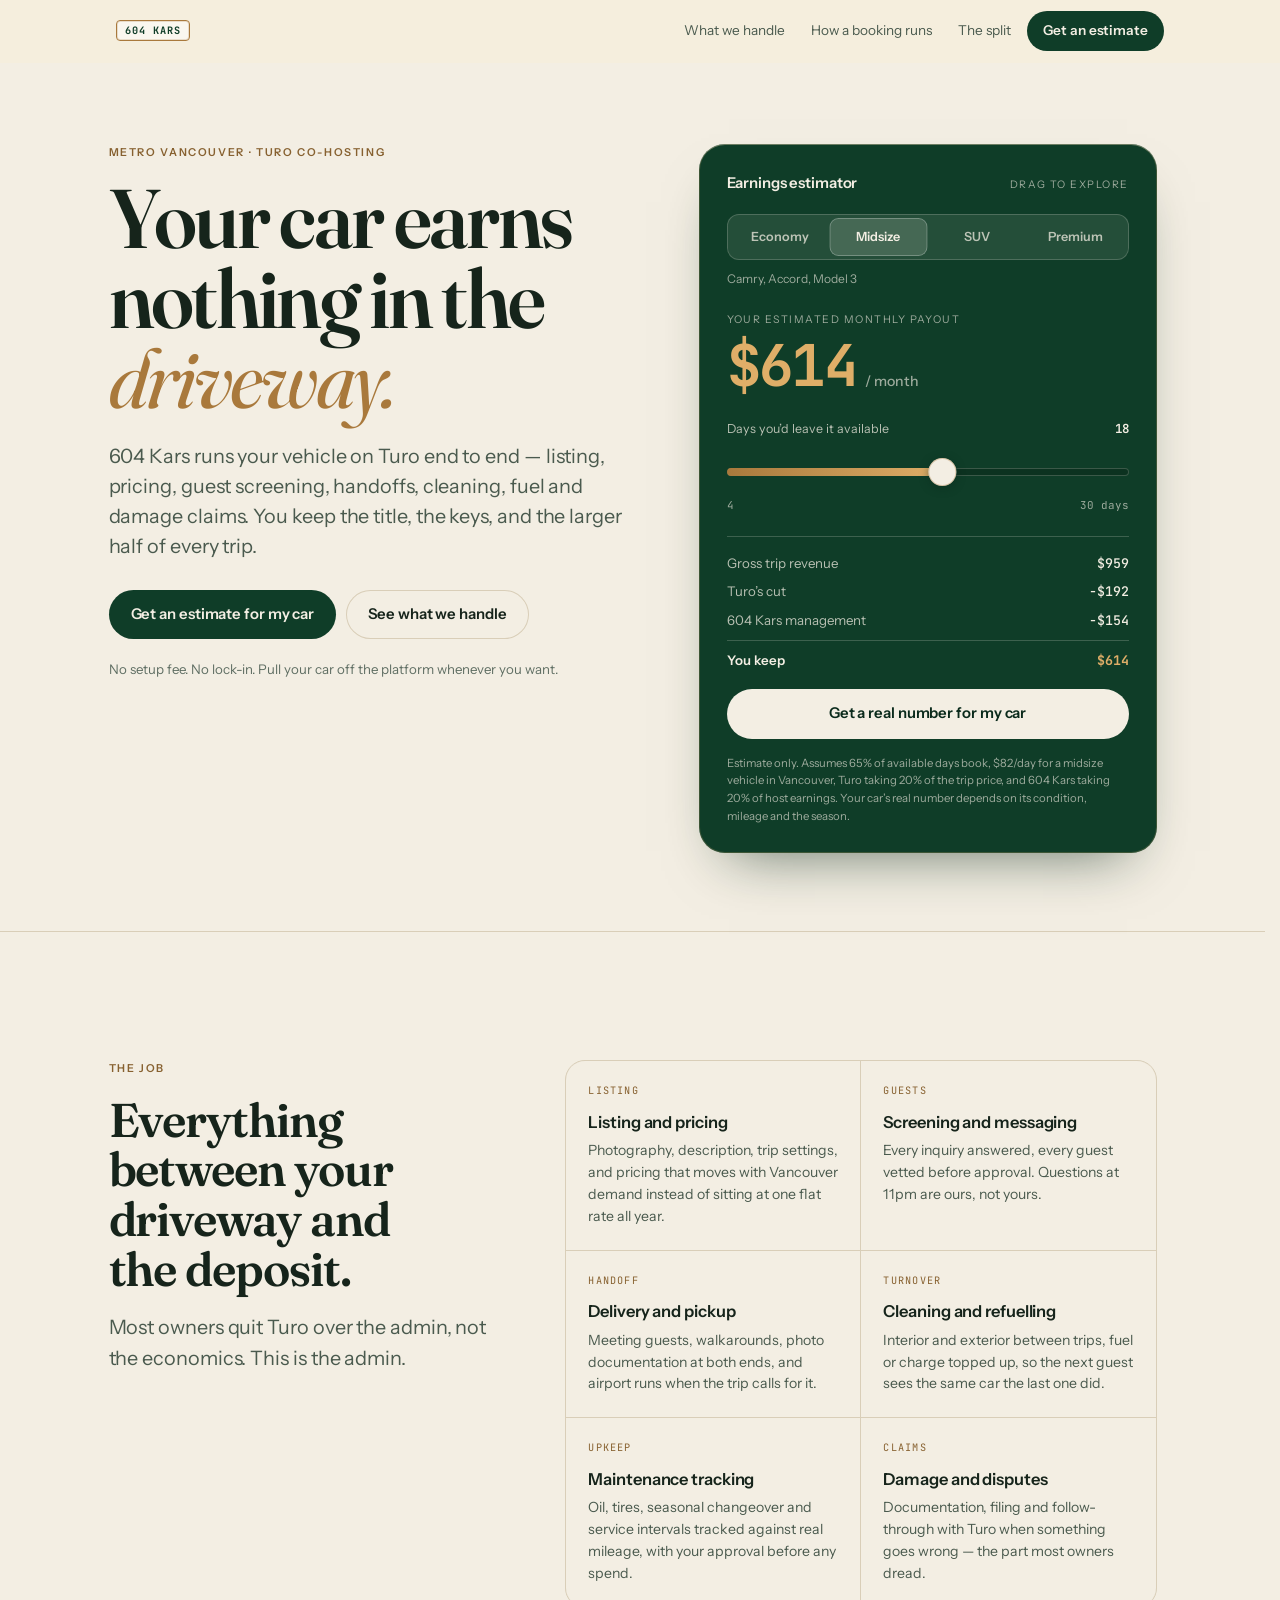
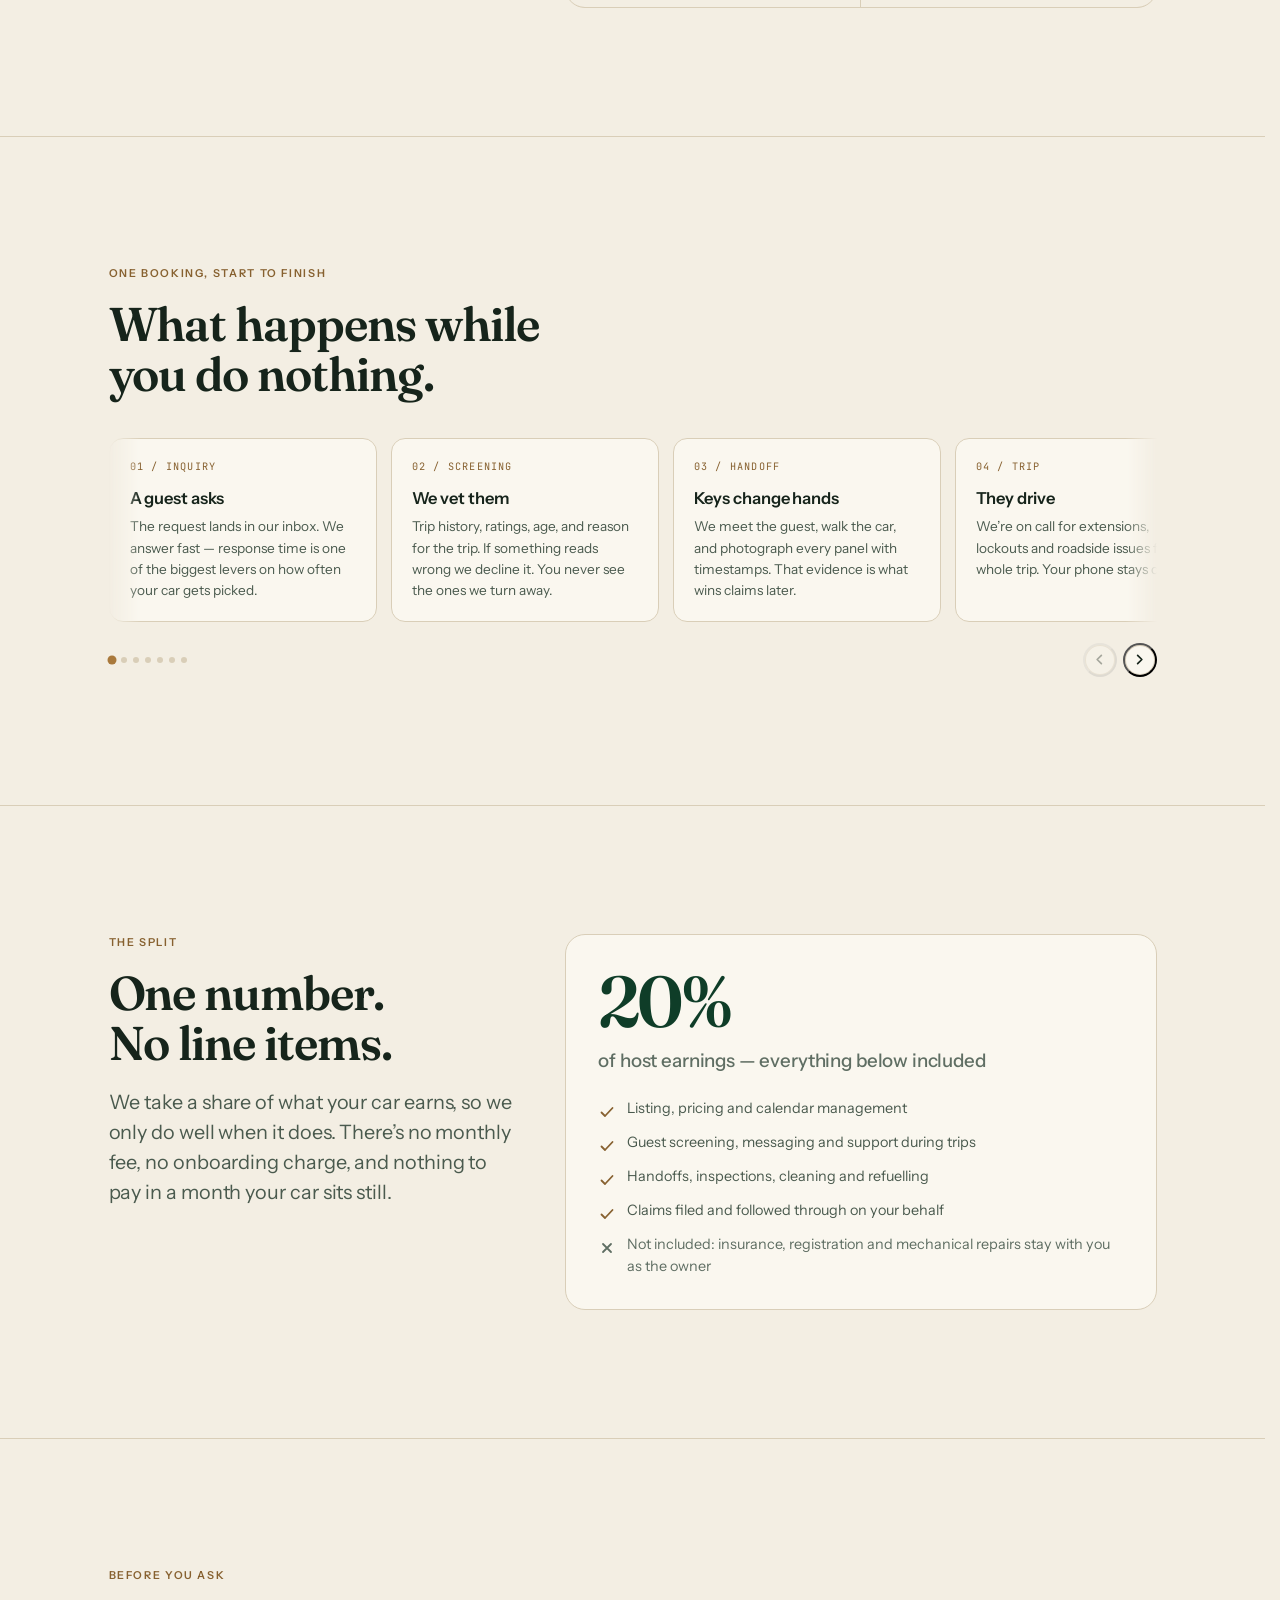
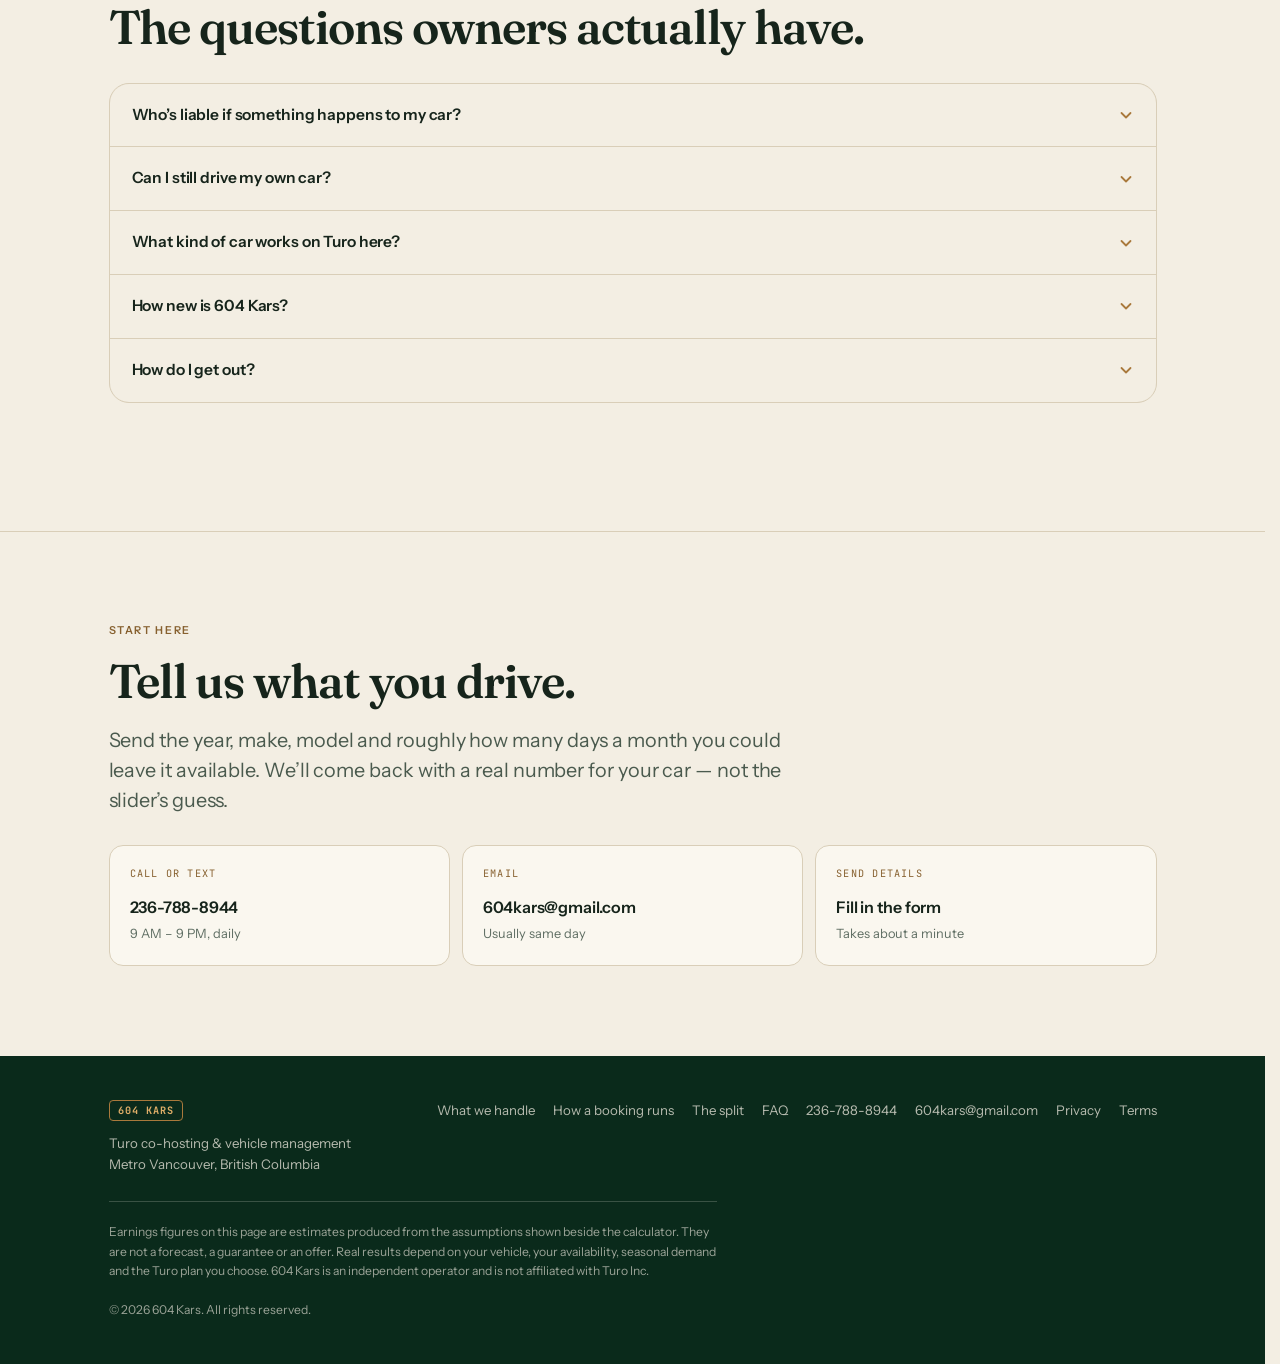
==== commit eac39027: "Full site replacement: instrument-panel estimator, real spring engine Replaces the previous build en" ====
--- a/index.html
+++ b/index.html
@@ -1,819 +1,1561 @@
 <!DOCTYPE html>
 <html lang="en">
 <head>
-<meta charset="UTF-8">
-<meta name="viewport" content="width=device-width, initial-scale=1.0">
-<title>604 Kars — Turo Co-Hosting & Vehicle Management, Vancouver</title>
-<meta name="description" content="604 Kars manages guest messages, check-ins, cleaning, documentation, and pricing for your vehicle on Turo — Vancouver, North Van, Burnaby & Richmond. One flat management rate.">
+<meta charset="utf-8">
+<meta name="viewport" content="width=device-width, initial-scale=1, viewport-fit=cover">
+<title>604 Kars — Turo co-hosting &amp; vehicle management in Metro Vancouver</title>
+<meta name="description" content="604 Kars runs your car on Turo end to end — listing, pricing, guest screening, handoffs, cleaning and claims. You keep the title, the keys, and the larger half of every trip.">
+<meta name="theme-color" content="#F3EEE3">
+<meta property="og:title" content="604 Kars — Turo co-hosting in Metro Vancouver">
+<meta property="og:description" content="Your car earns nothing in the driveway. We run it on Turo so you don't have to.">
+<meta property="og:type" content="website">
+<meta property="og:url" content="https://604kars.com/">
 <link rel="canonical" href="https://604kars.com/">
-<meta name="theme-color" content="#0F3D28">
-<meta property="og:type" content="website">
-<meta property="og:title" content="604 Kars — Turo Co-Hosting & Vehicle Management, Vancouver">
-<meta property="og:description" content="604 Kars manages guest messages, check-ins, cleaning, documentation, and pricing for your vehicle on Turo — Vancouver, North Van, Burnaby & Richmond.">
-<meta property="og:url" content="https://604kars.com/">
+<link rel="preconnect" href="https://fonts.googleapis.com">
+<link rel="preconnect" href="https://fonts.gstatic.com" crossorigin>
+<!-- Fraunces' italic axis is loaded on purpose: the hero sets <em> in italic,
+     and without the real cut the browser slants the roman instead, which in a
+     display serif reads as a mistake. -->
+<link href="https://fonts.googleapis.com/css2?family=Fraunces:ital,opsz,wght@0,9..144,400..900;1,9..144,400..900&family=Instrument+Sans:wght@400;500;600&family=JetBrains+Mono:wght@500;700&display=swap" rel="stylesheet">
+<link rel="icon" type="image/svg+xml" href="favicon.svg">
 <meta property="og:image" content="https://604kars.com/og-image.png">
 <meta property="og:image:width" content="1200">
 <meta property="og:image:height" content="630">
 <meta name="twitter:card" content="summary_large_image">
-<link rel="icon" type="image/svg+xml" href="favicon.svg">
 <script>document.documentElement.className += ' js';</script>
-<link rel="preconnect" href="https://fonts.googleapis.com">
-<link rel="preconnect" href="https://fonts.gstatic.com" crossorigin>
-<link rel="stylesheet" href="https://fonts.googleapis.com/css2?family=Fraunces:ital,opsz,wght@0,9..144,500;0,9..144,600;0,9..144,700;1,9..144,600;1,9..144,700&family=Work+Sans:wght@400;500;600;700&family=JetBrains+Mono:wght@400;600;700&display=swap">
-<link rel="stylesheet" href="styles.css">
-<!--
-  ANALYTICS: no tracking is installed yet. Add your own GA4 or Plausible
-  snippet here once you have an account — e.g.:
-  <script defer data-domain="604kars.com" src="https://plausible.io/js/script.js"></script>
-  We can't create that account on your behalf; drop in your real ID/domain.
--->
-<script type="application/ld+json">
-{
-  "@context": "https://schema.org",
-  "@type": "LocalBusiness",
-  "name": "604 Kars",
-  "description": "Turo co-hosting and vehicle management service covering Vancouver, North Vancouver, Burnaby, and Richmond.",
-  "url": "https://604kars.com/",
-  "telephone": "+1-236-788-8944",
-  "email": "604kars@gmail.com",
-  "areaServed": [
-    { "@type": "City", "name": "Vancouver" },
-    { "@type": "City", "name": "North Vancouver" },
-    { "@type": "City", "name": "Burnaby" },
-    { "@type": "City", "name": "Richmond" }
-  ],
-  "address": {
-    "@type": "PostalAddress",
-    "addressLocality": "Vancouver",
-    "addressRegion": "BC",
-    "addressCountry": "CA"
-  },
-  "openingHoursSpecification": {
-    "@type": "OpeningHoursSpecification",
-    "dayOfWeek": ["Monday","Tuesday","Wednesday","Thursday","Friday","Saturday","Sunday"],
-    "opens": "09:00",
-    "closes": "21:00"
-  },
-  "founder": {
-    "@type": "Person",
-    "name": "Amir Keshavarzi"
-  }
-}
-</script>
+
+<style>
+/* ==========================================================================
+   604 KARS — brand tokens
+   paper / ink / racing green / brass / hairline
+   Brass is reserved for money and hairlines. Nothing else is brass.
+   ========================================================================== */
+:root{
+  --paper:        #F3EEE3;   /* page ground — warm bone, not white */
+  --paper-raise:  #FAF7EF;   /* raised cards on paper */
+  --ink:          #16241B;   /* primary text — green-tinted near-black */
+  --ink-soft:     #4A5A4E;   /* secondary text on paper */
+  --ink-mute:     #5F6E63;   /* captions, meta */
+  --green:        #0F3D28;   /* dominant brand surface, primary CTA */
+  --green-deep:   #0A2A1B;   /* depth, hover, footer */
+  --brass:        #A9793C;   /* accent on paper — hairlines, rules, icons */
+  --brass-text:   #876130;   /* the same brass, darkened for small text.
+                                #A9793C is only 3.31:1 on paper — fine for a
+                                1px rule or an icon, but every eyebrow and
+                                kicker on this page is 0.64–0.68rem text and
+                                needs 4.5:1. This measures 4.80:1. */
+  --brass-lift:   #DFAE68;   /* accent on green — money figures */
+  --hairline:     #D9CEB8;   /* dividers and borders on paper */
+
+  /* On-green equivalents */
+  --on-green:      #F3EEE3;
+  --on-green-soft: rgba(243,238,227,.74);
+  --on-green-mute: rgba(243,238,227,.62);
+  --on-green-line: rgba(243,238,227,.20);
+  --on-green-fill: rgba(243,238,227,.09);
+  --on-green-edge: rgba(255,255,255,.26);
+
+  --r-sm: 8px;
+  --r-md: 14px;
+  --r-lg: 20px;
+  --r-xl: 26px;
+
+  --gut: clamp(20px, 5vw, 46px);
+  --maxw: 1140px;
+
+  /* Mirrored pair — outbound and return follow the same curve (§7) */
+  --ease-out: cubic-bezier(.22,.61,.36,1);
+  --ease-in:  cubic-bezier(.64,.39,.78,1);
+}
+
+*{ box-sizing:border-box; }
+html{ -webkit-text-size-adjust:100%; scroll-behavior:smooth; scrollbar-gutter:stable; }
+@media (prefers-reduced-motion: reduce){ html{ scroll-behavior:auto; } }
+
+body{
+  margin:0;
+  background:var(--paper);
+  color:var(--ink);
+  font-family:'Instrument Sans', system-ui, -apple-system, sans-serif;
+  font-size:clamp(15px,.36vw + 14.2px,17px);
+  line-height:1.6;
+  letter-spacing:0;              /* body sits at zero tracking (§15) */
+  -webkit-font-smoothing:antialiased;
+  overflow-x:hidden;
+}
+body.is-locked{ overflow:hidden; }
+img{ max-width:100%; display:block; }
+
+/* ==========================================================================
+   TYPE — tracking and leading are size-specific, never one value (§15)
+   ========================================================================== */
+h1,h2,h3,.display{
+  font-family:Fraunces, Georgia, serif;
+  font-optical-sizing:auto;
+  margin:0;
+  font-weight:600;
+  text-wrap:balance;
+}
+h1{
+  font-size:clamp(2.7rem,7.6vw,5.2rem);
+  line-height:.96;
+  letter-spacing:-.032em;        /* large text reads loose — tighten hard */
+}
+h2{
+  font-size:clamp(1.95rem,3.7vw,3.05rem);
+  line-height:1.05;
+  letter-spacing:-.022em;
+}
+/* Anchor targets sit under the fixed nav without this — a jump to #faq
+   would otherwise land its heading half-hidden behind the header. */
+section[id]{ scroll-margin-top:88px; }
+h3{
+  font-family:'Instrument Sans',sans-serif;
+  font-size:1.03rem;
+  line-height:1.32;
+  letter-spacing:-.006em;
+  font-weight:600;
+}
+.eyebrow{
+  font-size:.68rem;
+  font-weight:600;
+  letter-spacing:.15em;          /* small text wants positive tracking */
+  text-transform:uppercase;
+  color:var(--brass-text);
+  margin:0 0 18px;
+}
+.lede{
+  font-size:clamp(1.02rem,1.1vw + .82rem,1.24rem);
+  line-height:1.52;
+  letter-spacing:-.004em;
+  color:var(--ink-soft);
+  max-width:54ch;
+}
+.mono{
+  font-family:'JetBrains Mono', ui-monospace, monospace;
+  font-variant-numeric:tabular-nums;   /* figures must not jitter mid-spring (§11) */
+  font-feature-settings:"tnum" 1;
+}
+p{ margin:0 0 1em; }
+p:last-child{ margin-bottom:0; }
+
+/* ==========================================================================
+   LAYOUT
+   ========================================================================== */
+.wrap{ width:100%; max-width:var(--maxw); margin-inline:auto; padding-inline:var(--gut); }
+.band{ padding-block:clamp(70px,10.5vw,128px); }
+.band--tight{ padding-block:clamp(54px,8vw,90px); }
+.rule{ height:1px; border:0; margin:0; background:var(--hairline); }
+.cols{ display:grid; gap:clamp(26px,4vw,46px); }
+@media (min-width:900px){ .cols--split{ grid-template-columns:minmax(0,.82fr) minmax(0,1.18fr); } }
+
+/* ==========================================================================
+   NAV — translucent layer, content scrolls underneath (§12)
+   ========================================================================== */
+.nav{
+  position:fixed; inset:0 0 auto 0; z-index:60;
+  padding:11px 0;
+  padding-top:calc(11px + env(safe-area-inset-top));
+  background:rgba(243,238,227,0);
+  border-bottom:1px solid transparent;
+  backdrop-filter:blur(0px) saturate(150%);
+  -webkit-backdrop-filter:blur(0px) saturate(150%);
+  transition:background-color 240ms linear, border-color 240ms linear, backdrop-filter 240ms linear;
+}
+.nav.is-lifted{
+  background:rgba(243,238,227,.76);
+  border-bottom-color:var(--hairline);
+  backdrop-filter:blur(18px) saturate(170%);
+  -webkit-backdrop-filter:blur(18px) saturate(170%);
+}
+/* Scroll-edge fade where content meets floating chrome — not a hard divider (§12) */
+.nav::after{
+  content:''; position:absolute; left:0; right:0; top:100%; height:22px;
+  background:linear-gradient(to bottom, rgba(243,238,227,.6), rgba(243,238,227,0));
+  opacity:0; pointer-events:none;
+  transition:opacity 240ms var(--ease-out);
+}
+.nav.is-lifted::after{ opacity:1; }
+
+.nav-inner{ display:flex; align-items:center; justify-content:space-between; gap:16px; }
+.brand{ display:flex; align-items:center; gap:10px; text-decoration:none; color:var(--ink); }
+/* Signature mark: a plate. The subject's own artifact. */
+.plate{
+  font-family:'JetBrains Mono',monospace;
+  font-weight:700; font-size:.64rem; letter-spacing:.1em;
+  color:var(--green);
+  background:var(--paper-raise);
+  border:1px solid var(--brass);
+  box-shadow:inset 0 0 0 1px rgba(169,121,60,.22);
+  border-radius:4px;
+  padding:5px 8px 4px;
+  line-height:1;
+  flex:none;
+}
+.nav-right{ display:flex; align-items:center; gap:6px; }
+.nav-link{
+  display:none; font-size:.85rem; color:var(--ink-soft); text-decoration:none;
+  padding:7px 10px; border-radius:var(--r-sm);
+}
+.nav-link:hover{ color:var(--ink); }
+@media (min-width:900px){ .nav-link{ display:inline-block; } }
+
+/* ==========================================================================
+   BUTTONS — feedback on pointer-down, instantly (§1)
+   ========================================================================== */
+.btn{
+  -webkit-tap-highlight-color:transparent;
+  touch-action:manipulation;
+  appearance:none; border:0; cursor:pointer;
+  font:inherit; font-weight:600; font-size:.93rem; letter-spacing:-.006em;
+  padding:13px 22px; border-radius:999px;
+  display:inline-flex; align-items:center; justify-content:center; gap:8px;
+  text-decoration:none; transform:scale(1);
+  transition:transform 110ms var(--ease-out), background-color 170ms linear, color 170ms linear;
+}
+.btn:active{ transform:scale(.965); }
+.btn--primary{ background:var(--green); color:var(--paper); }
+.btn--primary:hover{ background:var(--green-deep); }
+.btn--ghost{ background:transparent; color:var(--ink); box-shadow:inset 0 0 0 1px var(--hairline); }
+.btn--ghost:hover{ background:rgba(169,121,60,.08); }
+.btn--onGreen{ background:var(--paper); color:var(--green-deep); }
+.btn--onGreen:hover{ background:#fff; }
+.btn--sm{ padding:9px 16px; font-size:.85rem; }
+.btn--wide{ width:100%; }
+:where(a,button,[tabindex]):focus-visible{
+  outline:2px solid var(--brass); outline-offset:3px; border-radius:var(--r-sm);
+}
+
+/* ==========================================================================
+   HERO
+   ========================================================================== */
+.hero{ padding-top:clamp(108px,16vh,164px); padding-bottom:clamp(46px,7vw,78px); }
+.hero-grid{ display:grid; gap:clamp(34px,5vw,58px); }
+@media (min-width:1000px){
+  .hero-grid{ grid-template-columns:minmax(0,1fr) minmax(0,458px); align-items:start; gap:58px; }
+}
+.hero h1 em{ font-style:italic; font-weight:400; color:var(--brass); }
+.hero .lede{ margin-top:22px; }
+.hero-actions{ display:flex; flex-wrap:wrap; gap:10px; margin-top:28px; }
+@media (max-width:520px){ .hero-actions .btn{ width:100%; } }
+.hero-note{ margin-top:20px; font-size:.83rem; color:var(--ink-mute); }
+
+/* ==========================================================================
+   INSTRUMENT PANEL — the signature.
+   One physical object holding everything the owner touches.
+   ========================================================================== */
+.panel{
+  position:relative;
+  background:var(--green);
+  color:var(--on-green);
+  border-radius:var(--r-xl);
+  padding:clamp(20px,3.2vw,28px);
+  box-shadow:
+    inset 0 1px 0 var(--on-green-edge),          /* light catching the top edge */
+    0 28px 56px -30px rgba(10,42,27,.65);        /* big surface reads thick (§12) */
+  overflow:hidden;
+}
+.panel::before{
+  content:''; position:absolute; inset:0; pointer-events:none; border-radius:inherit;
+  box-shadow:inset 0 0 0 1px rgba(223,174,104,.22);
+}
+.panel-head{ display:flex; align-items:baseline; justify-content:space-between; gap:12px; margin-bottom:18px; }
+.panel-title{ font-size:.93rem; font-weight:600; letter-spacing:-.008em; }
+.panel-tag{ font-size:.65rem; letter-spacing:.14em; text-transform:uppercase; color:var(--on-green-mute); }
+
+/* Segmented control */
+.seg{
+  position:relative; display:grid; grid-template-columns:repeat(4,1fr);
+  background:var(--on-green-fill);
+  box-shadow:inset 0 0 0 1px var(--on-green-line);
+  border-radius:12px; padding:4px; isolation:isolate;
+}
+.seg-thumb{
+  position:absolute; z-index:-1; top:4px; bottom:4px; left:0;
+  background:rgba(243,238,227,.16);
+  box-shadow:inset 0 0 0 1px var(--on-green-edge);
+  border-radius:9px;
+}
+.seg button{
+  -webkit-tap-highlight-color:transparent;
+  appearance:none; background:none; border:0; cursor:pointer;
+  font:inherit; font-size:.79rem; font-weight:600; letter-spacing:-.002em;
+  color:var(--on-green-soft);
+  padding:9px 3px; border-radius:9px;
+  transition:color 160ms linear, transform 110ms var(--ease-out);
+}
+.seg button:active{ transform:scale(.955); }
+.seg button[aria-checked="true"]{ color:var(--on-green); }
+.seg-hint{ margin:9px 0 0; font-size:.75rem; color:var(--on-green-mute); min-height:1.25em; }
+
+/* Readout */
+.readout{ margin:24px 0 2px; }
+.readout-label{ font-size:.66rem; letter-spacing:.14em; text-transform:uppercase; color:var(--on-green-mute); margin:0 0 8px; }
+.readout-figure{
+  display:flex; align-items:baseline; gap:9px; margin:0;
+  font-family:'JetBrains Mono',monospace; font-variant-numeric:tabular-nums;
+  font-weight:700; font-size:clamp(2.6rem,7.6vw,3.6rem); line-height:1;
+  letter-spacing:-.045em; color:var(--brass-lift);
+}
+.readout-figure .per{
+  font-family:'Instrument Sans',sans-serif; font-size:.88rem; font-weight:500;
+  letter-spacing:0; color:var(--on-green-mute);
+}
+
+/* Slider — a real instrument, not an input[type=range] */
+.slider{ margin-top:24px; touch-action:pan-y; user-select:none; -webkit-user-select:none; -webkit-tap-highlight-color:transparent; }
+.slider-top{ display:flex; align-items:baseline; justify-content:space-between; gap:12px; font-size:.78rem; color:var(--on-green-soft); margin-bottom:12px; }
+.slider-days{ color:var(--on-green); font-weight:600; }
+.slider-track{ position:relative; height:42px; display:flex; align-items:center; cursor:grab; }
+.slider-track:active{ cursor:grabbing; }
+.slider-rail{
+  position:absolute; left:0; right:0; height:8px; border-radius:999px;
+  background:rgba(10,42,27,.55);
+  box-shadow:inset 0 0 0 1px var(--on-green-line);
+  overflow:hidden;
+}
+.slider-fill{
+  position:absolute; inset:0; border-radius:999px;
+  background:linear-gradient(90deg, var(--brass), var(--brass-lift));
+  transform-origin:left center; transform:scaleX(0);
+}
+.slider-thumb{
+  position:absolute; left:0; top:50%; width:28px; height:28px; margin-top:-14px;
+  border-radius:999px; background:var(--paper);
+  box-shadow:0 2px 8px rgba(10,42,27,.5), inset 0 0 0 1px rgba(169,121,60,.35);
+  transition:box-shadow 150ms linear;
+}
+.slider-thumb.is-held{ box-shadow:0 5px 16px rgba(10,42,27,.6), inset 0 0 0 1px rgba(169,121,60,.5), 0 0 0 8px rgba(223,174,104,.16); }
+.slider-scale{ display:flex; justify-content:space-between; font-family:'JetBrains Mono',monospace; font-size:.68rem; color:var(--on-green-mute); margin-top:4px; }
+
+/* The arithmetic, shown rather than hidden */
+.maths{ margin-top:22px; padding-top:16px; border-top:1px solid var(--on-green-line); display:grid; gap:7px; font-size:.83rem; }
+.maths-row{ display:flex; justify-content:space-between; gap:16px; color:var(--on-green-soft); }
+.maths-row b{ font-weight:500; color:var(--on-green); }
+.maths-row--net{ margin-top:2px; padding-top:9px; border-top:1px solid var(--on-green-line); font-weight:600; color:var(--on-green); }
+.maths-row--net b{ color:var(--brass-lift); font-weight:700; }
+.maths b.mono{ font-size:.83rem; }
+.panel .btn--wide{ margin-top:18px; }
+.disclaimer{ margin:16px 0 0; font-size:.71rem; line-height:1.55; color:var(--on-green-mute); }
+
+/* ==========================================================================
+   WHAT WE HANDLE
+   ========================================================================== */
+.handled{
+  display:grid; gap:1px; background:var(--hairline);
+  border:1px solid var(--hairline); border-radius:var(--r-lg); overflow:hidden;
+}
+@media (min-width:620px){ .handled{ grid-template-columns:1fr 1fr; } }
+.handled-item{ background:var(--paper); padding:22px; }
+.handled-item h3{ margin-bottom:7px; }
+.handled-item p{ margin:0; font-size:.88rem; line-height:1.55; color:var(--ink-soft); }
+.kicker{
+  display:block; margin-bottom:12px;
+  font-family:'JetBrains Mono',monospace; font-size:.64rem;
+  letter-spacing:.12em; color:var(--brass-text);
+}
+
+/* ==========================================================================
+   TIMELINE — order carries information, so the sequence is the structure
+   ========================================================================== */
+.timeline{ margin-top:36px; }
+.timeline-viewport{
+  overflow:hidden; cursor:grab; touch-action:pan-y;
+  user-select:none; -webkit-user-select:none; -webkit-tap-highlight-color:transparent;
+  -webkit-mask-image:linear-gradient(90deg,transparent,#000 3%,#000 97%,transparent);
+  mask-image:linear-gradient(90deg,transparent,#000 3%,#000 97%,transparent);
+}
+.timeline-viewport:active{ cursor:grabbing; }
+.timeline-rail{ display:flex; gap:14px; padding:3px 0 5px; }
+.stop{
+  flex:0 0 auto; width:min(268px,74vw);
+  background:var(--paper-raise);
+  border:1px solid var(--hairline);
+  border-radius:var(--r-md); padding:20px;
+}
+.stop h3{ margin-bottom:7px; }
+.stop p{ margin:0; font-size:.85rem; line-height:1.55; color:var(--ink-soft); }
+.timeline-foot{ display:flex; align-items:center; justify-content:space-between; gap:14px; margin-top:16px; }
+.dots{ display:flex; gap:6px; }
+.dot{
+  width:6px; height:6px; border-radius:999px; background:var(--hairline);
+  transition:background-color 220ms linear, transform 220ms var(--ease-out);
+}
+.dot.is-on{ background:var(--brass); transform:scale(1.5); }
+.drag-hint{ font-size:.74rem; color:var(--ink-mute); }
+.tl-nav{ display:flex; gap:6px; }
+.tl-btn{
+  -webkit-tap-highlight-color:transparent;
+  appearance:none; cursor:pointer; display:grid; place-items:center;
+  width:34px; height:34px; border-radius:999px; padding:0;
+  background:var(--paper-raise); color:var(--ink);
+  box-shadow:inset 0 0 0 1px var(--hairline);
+  transform:scale(1);
+  transition:transform 110ms var(--ease-out), border-color 160ms linear, opacity 160ms linear;
+}
+.tl-btn:hover{ box-shadow:inset 0 0 0 1px var(--brass); }
+.tl-btn:active{ transform:scale(.92); }
+.tl-btn:disabled{ opacity:.35; cursor:default; }
+.tl-btn:disabled:active{ transform:none; }
+/* The viewport itself is now a focusable, keyboard-operable group (arrow
+   keys move a card at a time) — it needs a visible ring like any control. */
+.timeline-viewport:focus-visible{ outline:2px solid var(--brass); outline-offset:6px; border-radius:var(--r-md); }
+
+/* ==========================================================================
+   THE SPLIT
+   ========================================================================== */
+.split-card{
+  background:var(--paper-raise);
+  border:1px solid var(--hairline);
+  border-radius:var(--r-lg);
+  padding:clamp(22px,3.3vw,32px);
+}
+.split-figure{
+  margin:0; font-family:Fraunces,serif; font-optical-sizing:auto;
+  font-size:clamp(3.2rem,8.6vw,4.5rem); font-weight:600; line-height:.95;
+  letter-spacing:-.04em; color:var(--green);
+}
+.split-figure small{
+  display:block; margin-top:12px;
+  font-family:'Instrument Sans',sans-serif; font-size:.26em; font-weight:500;
+  letter-spacing:-.008em; line-height:1.45; color:var(--ink-mute);
+}
+.checks{ list-style:none; padding:0; margin:24px 0 0; display:grid; gap:11px; }
+.checks li{ display:grid; grid-template-columns:18px 1fr; gap:11px; font-size:.9rem; line-height:1.5; color:var(--ink-soft); }
+.checks svg{ margin-top:5px; color:var(--brass-text); }
+.checks li.no{ color:var(--ink-mute); }
+.checks li.no svg{ color:var(--ink-mute); }
+
+/* ==========================================================================
+   FAQ — not gesture-driven, so a CSS transition is the right tool here
+   ========================================================================== */
+.faq{ display:grid; gap:1px; background:var(--hairline); border:1px solid var(--hairline); border-radius:var(--r-lg); overflow:hidden; }
+.qa{ background:var(--paper); }
+.qa-btn{
+  -webkit-tap-highlight-color:transparent;
+  width:100%; text-align:left; appearance:none; background:none; border:0; cursor:pointer;
+  font:inherit; font-weight:600; font-size:.97rem; letter-spacing:-.008em; color:var(--ink);
+  padding:19px 22px; display:flex; align-items:center; justify-content:space-between; gap:16px;
+}
+.qa-btn .chev{ flex:none; color:var(--brass); transition:transform 300ms var(--ease-out); }
+.qa[data-open="true"] .qa-btn .chev{ transform:rotate(180deg); }
+.qa-body{ display:grid; grid-template-rows:0fr; transition:grid-template-rows 300ms var(--ease-in); }
+.qa[data-open="true"] .qa-body{ grid-template-rows:1fr; transition-timing-function:var(--ease-out); }
+.qa-body > div{ overflow:hidden; }
+.qa-body p{ margin:0; padding:0 22px 20px; font-size:.9rem; line-height:1.6; color:var(--ink-soft); max-width:64ch; }
+
+/* ==========================================================================
+   CONTACT + FOOTER
+   ========================================================================== */
+.contact-grid{ display:grid; gap:12px; margin-top:30px; }
+@media (min-width:760px){ .contact-grid{ grid-template-columns:repeat(3,1fr); } }
+.contact-card{
+  display:block; width:100%; text-align:left; text-decoration:none; cursor:pointer;
+  font:inherit; color:var(--ink);
+  background:var(--paper-raise); border:1px solid var(--hairline);
+  border-radius:var(--r-md); padding:20px;
+  transform:scale(1);
+  transition:transform 120ms var(--ease-out), border-color 180ms linear, background-color 180ms linear;
+}
+.contact-card:active{ transform:scale(.98); }
+.contact-card:hover{ border-color:var(--brass); }
+.contact-card .v{ display:block; font-weight:600; font-size:1rem; letter-spacing:-.012em; }
+.contact-card .s{ display:block; font-size:.8rem; color:var(--ink-mute); margin-top:4px; }
+
+.foot{ background:var(--green-deep); color:var(--on-green); padding-block:44px; padding-bottom:calc(44px + env(safe-area-inset-bottom)); font-size:.83rem; }
+.foot .brand{ color:var(--on-green); }
+.foot .plate{ background:transparent; color:var(--brass-lift); border-color:var(--brass); box-shadow:none; }
+.foot-top{ display:flex; flex-wrap:wrap; gap:20px 32px; justify-content:space-between; align-items:flex-start; }
+.foot-blurb{ color:var(--on-green-soft); margin:12px 0 0; }
+.foot-links{ display:flex; flex-wrap:wrap; gap:8px 18px; }
+.foot a{ color:var(--on-green-soft); text-decoration:none; }
+.foot a:hover{ color:var(--on-green); }
+.foot-fine{ margin:26px 0 0; padding-top:20px; border-top:1px solid var(--on-green-line); max-width:76ch; font-size:.76rem; line-height:1.6; color:var(--on-green-mute); }
+
+/* ==========================================================================
+   SHEET — in from the bottom, out to the bottom (§7)
+   ========================================================================== */
+.scrim{
+  position:fixed; inset:0; z-index:70; background:rgba(10,42,27,.5);
+  backdrop-filter:blur(2px); -webkit-backdrop-filter:blur(2px);
+  opacity:0; visibility:hidden; pointer-events:none;
+}
+.scrim.is-live{ visibility:visible; pointer-events:auto; }
+.sheet{
+  position:fixed; z-index:71; left:50%; bottom:0; width:min(520px,100%);
+  transform:translate3d(-50%,110%,0);
+  background:rgba(250,247,239,.94);
+  backdrop-filter:blur(26px) saturate(160%); -webkit-backdrop-filter:blur(26px) saturate(160%);
+  border-radius:22px 22px 0 0;
+  border-top:1px solid var(--brass);
+  box-shadow:0 -20px 50px -20px rgba(10,42,27,.5);
+  padding:6px var(--gut) calc(24px + env(safe-area-inset-bottom));
+  max-height:88dvh; overflow-y:auto; overflow-x:hidden;
+  visibility:hidden;
+  touch-action:pan-y;              /* content stays scrollable on short screens */
+}
+.sheet.is-live{ visibility:visible; }
+/* Drag lives here, so it never fights the sheet's own scrolling */
+.sheet-handle{ touch-action:none; cursor:grab; user-select:none; -webkit-user-select:none; }
+.sheet-handle:active{ cursor:grabbing; }
+.grabber{ width:36px; height:4px; border-radius:999px; background:#C3B497; margin:8px auto 14px; }
+.sheet h2{ font-size:1.55rem; letter-spacing:-.026em; }
+.sheet .lede{ font-size:.91rem; margin-top:8px; }
+.field{ margin-top:14px; }
+.field label{ display:block; font-size:.7rem; letter-spacing:.12em; text-transform:uppercase; color:var(--ink-mute); margin-bottom:7px; }
+.field input, .field textarea{
+  width:100%; font:inherit; font-size:.95rem; color:var(--ink);
+  background:var(--paper); border:1px solid var(--hairline); border-radius:var(--r-sm);
+  padding:12px 14px;
+}
+.field textarea{ resize:vertical; min-height:76px; }
+.field input:focus, .field textarea:focus{ outline:none; border-color:var(--brass); box-shadow:0 0 0 3px rgba(169,121,60,.16); }
+.field-err{ display:block; font-size:.78rem; line-height:1.4; color:#9A3B2E; }
+.field-err:not(:empty){ margin-top:6px; }
+.field.has-err input{ border-color:#9A3B2E; }
+.field.has-err input:focus{ box-shadow:0 0 0 3px rgba(154,59,46,.16); }
+.sheet-actions{ display:grid; gap:9px; margin-top:20px; }
+.sheet-alt{ text-align:center; font-size:.8rem; color:var(--ink-mute); margin:14px 0 0; }
+.sheet-alt a{ color:var(--brass-text); }
+
+/* ==========================================================================
+   REVEALS — entry only, restrained
+   ========================================================================== */
+.js .rise{ opacity:0; transform:translate3d(0,14px,0); }
+.js .rise.is-in{ opacity:1; transform:none; transition:opacity 600ms var(--ease-out), transform 600ms var(--ease-out); }
+@media print{ .js .rise{ opacity:1; transform:none; } }
+
+/* ==========================================================================
+   PREFERENCES (§14) — reduced motion is a gentler equivalent, not an absence
+   ========================================================================== */
+@media (prefers-reduced-motion: reduce){
+  .js .rise{ opacity:1; transform:none; transition:opacity 180ms linear; }
+  .btn, .seg button, .contact-card{ transition:background-color 150ms linear, color 150ms linear, opacity 150ms linear; }
+  .btn:active, .seg button:active, .contact-card:active{ transform:none; opacity:.7; }
+  .qa-body, .qa-btn .chev, .nav::after, .dot{ transition-duration:140ms; }
+  .dot.is-on{ transform:none; }
+}
+@media (prefers-reduced-transparency: reduce){
+  .nav.is-lifted{ background:var(--paper); backdrop-filter:none; -webkit-backdrop-filter:none; }
+  .sheet{ background:var(--paper-raise); backdrop-filter:none; -webkit-backdrop-filter:none; }
+  .scrim{ background:rgba(10,42,27,.78); backdrop-filter:none; -webkit-backdrop-filter:none; }
+}
+@media (prefers-contrast: more){
+  :root{ --ink-soft:#2C3A31; --ink-mute:#39473E; --hairline:#A99878; --on-green-soft:rgba(243,238,227,.92); --on-green-mute:rgba(243,238,227,.8); --on-green-line:rgba(243,238,227,.42); }
+  .btn--ghost{ box-shadow:inset 0 0 0 2px var(--ink); }
+  .contact-card, .stop, .split-card, .handled, .faq{ border-color:var(--ink-mute); }
+}
+
+.visually-hidden{ position:absolute; width:1px; height:1px; margin:-1px; padding:0; overflow:hidden; clip:rect(0 0 0 0); white-space:nowrap; border:0; }
+</style>
 </head>
 <body>
 
-<a href="#top" class="skip-link">Skip to content</a>
-<div class="scroll-progress" id="scrollProgress"></div>
-
-<nav class="nav">
-  <div class="container nav-inner">
-    <a href="#top" class="logo"><span class="logo-mark">604</span> Kars</a>
-    <div class="nav-links">
-      <a href="#owners">For Owners</a>
-      <a href="#plans">Plans</a>
-      <a href="#calculator">Earnings</a>
-      <a href="#fit">Is It A Fit</a>
-      <a href="#faq">FAQ</a>
-      <a href="#contact">Contact</a>
+<nav class="nav" id="nav">
+  <div class="nav-inner wrap">
+    <a class="brand" href="#top" aria-label="604 Kars — home">
+      <span class="plate">604&nbsp;KARS</span>
+    </a>
+    <div class="nav-right">
+      <a class="nav-link" href="#handled">What we handle</a>
+      <a class="nav-link" href="#trip">How a booking runs</a>
+      <a class="nav-link" href="#split">The split</a>
+      <button class="btn btn--primary btn--sm" type="button" data-open-sheet>Get an estimate</button>
     </div>
-    <div class="nav-cta">
-      <a href="#contact" class="btn btn-ghost">Book a Call</a>
-      <a href="#contact" class="btn btn-primary">Get Started</a>
+  </div>
+</nav>
+
+<main id="main">
+
+<!-- ======================= HERO + INSTRUMENT ======================= -->
+<section class="hero wrap" id="top">
+  <div class="hero-grid">
+    <div>
+      <p class="eyebrow">Metro Vancouver · Turo co-hosting</p>
+      <h1>Your car earns<br>nothing in the<br><em>driveway.</em></h1>
+      <p class="lede">
+        604&nbsp;Kars runs your vehicle on Turo end to end — listing, pricing, guest
+        screening, handoffs, cleaning, fuel and damage claims. You keep the title,
+        the keys, and the larger half of every trip.
+      </p>
+      <div class="hero-actions">
+        <button class="btn btn--primary" type="button" data-open-sheet>Get an estimate for my car</button>
+        <a class="btn btn--ghost" href="#handled">See what we handle</a>
+      </div>
+      <p class="hero-note">No setup fee. No lock-in. Pull your car off the platform whenever you want.</p>
     </div>
-    <button class="nav-toggle" id="navToggle" aria-label="Toggle menu" aria-expanded="false" aria-controls="mobileMenu">
-      <svg class="icon" viewBox="0 0 24 24"><line x1="3" y1="6" x2="21" y2="6"/><line x1="3" y1="12" x2="21" y2="12"/><line x1="3" y1="18" x2="21" y2="18"/></svg>
-    </button>
+
+    <!-- The signature element. Drag it. -->
+    <div class="panel" id="estimator">
+      <div class="panel-head">
+        <span class="panel-title">Earnings estimator</span>
+        <span class="panel-tag">Drag to explore</span>
+      </div>
+
+      <div class="seg" id="seg" role="radiogroup" aria-label="Vehicle class">
+        <div class="seg-thumb" id="segThumb" aria-hidden="true"></div>
+      </div>
+      <p class="seg-hint" id="segHint"></p>
+
+      <div class="readout">
+        <p class="readout-label">Your estimated monthly payout</p>
+        <p class="readout-figure">
+          <span class="mono" id="figure">$0</span>
+          <span class="per">/ month</span>
+        </p>
+        <!-- Kept separate from the visible figure on purpose: that number
+             repaints every animation frame while dragging, and a live region
+             wired straight to it would read out ~60 values a second. This
+             one is only ever written once, after the value settles (§13 —
+             feedback earns its place, over-feedback trains people to ignore
+             it). Screen-reader users get one clean announcement per change,
+             not a stream of noise. -->
+        <span class="visually-hidden" id="figureAnnounce" aria-live="polite" aria-atomic="true"></span>
+      </div>
+
+      <div class="slider">
+        <div class="slider-top">
+          <span id="dayLabel">Days you’d leave it available</span>
+          <span class="slider-days mono" id="dayCount">18</span>
+        </div>
+        <div class="slider-track" id="track" role="slider" tabindex="0"
+             aria-labelledby="dayLabel" aria-valuemin="4" aria-valuemax="30"
+             aria-valuenow="18" aria-valuetext="18 days per month">
+          <div class="slider-rail"><div class="slider-fill" id="fill"></div></div>
+          <div class="slider-thumb" id="thumb"></div>
+        </div>
+        <div class="slider-scale" aria-hidden="true"><span>4</span><span>30 days</span></div>
+      </div>
+
+      <div class="maths">
+        <div class="maths-row"><span>Gross trip revenue</span><b class="mono" id="mGross">$0</b></div>
+        <div class="maths-row"><span>Turo’s cut</span><b class="mono" id="mTuro">−$0</b></div>
+        <div class="maths-row"><span>604 Kars management</span><b class="mono" id="mMgmt">−$0</b></div>
+        <div class="maths-row maths-row--net"><span>You keep</span><b class="mono" id="mNet">$0</b></div>
+      </div>
+
+      <button class="btn btn--onGreen btn--wide" type="button" data-open-sheet>Get a real number for my car</button>
+
+      <p class="disclaimer" id="assumptions"></p>
+      <noscript><p class="disclaimer">The estimator needs JavaScript. Call or text 236-788-8944 and we’ll run the numbers with you.</p></noscript>
+    </div>
   </div>
-  <div class="container">
-    <div class="mobile-menu" id="mobileMenu">
-      <div class="mobile-menu-inner">
-        <a href="#owners">For Owners</a>
-        <a href="#plans">Plans</a>
-        <a href="#calculator">Earnings</a>
-        <a href="#fit">Is It A Fit</a>
-        <a href="#faq">FAQ</a>
-        <a href="#contact">Contact</a>
-        <a href="#contact" class="btn btn-primary">Get Started</a>
+</section>
+
+<hr class="rule">
+
+<!-- ======================= WHAT WE HANDLE ======================= -->
+<section class="band wrap" id="handled">
+  <div class="cols cols--split">
+    <div class="rise">
+      <p class="eyebrow">The job</p>
+      <h2>Everything between your driveway and the deposit.</h2>
+      <p class="lede" style="margin-top:18px">Most owners quit Turo over the admin, not the economics. This is the admin.</p>
+    </div>
+    <div class="handled rise">
+      <div class="handled-item">
+        <span class="kicker">LISTING</span><h3>Listing and pricing</h3>
+        <p>Photography, description, trip settings, and pricing that moves with Vancouver demand instead of sitting at one flat rate all year.</p>
+      </div>
+      <div class="handled-item">
+        <span class="kicker">GUESTS</span><h3>Screening and messaging</h3>
+        <p>Every inquiry answered, every guest vetted before approval. Questions at 11pm are ours, not yours.</p>
+      </div>
+      <div class="handled-item">
+        <span class="kicker">HANDOFF</span><h3>Delivery and pickup</h3>
+        <p>Meeting guests, walkarounds, photo documentation at both ends, and airport runs when the trip calls for it.</p>
+      </div>
+      <div class="handled-item">
+        <span class="kicker">TURNOVER</span><h3>Cleaning and refuelling</h3>
+        <p>Interior and exterior between trips, fuel or charge topped up, so the next guest sees the same car the last one did.</p>
+      </div>
+      <div class="handled-item">
+        <span class="kicker">UPKEEP</span><h3>Maintenance tracking</h3>
+        <p>Oil, tires, seasonal changeover and service intervals tracked against real mileage, with your approval before any spend.</p>
+      </div>
+      <div class="handled-item">
+        <span class="kicker">CLAIMS</span><h3>Damage and disputes</h3>
+        <p>Documentation, filing and follow-through with Turo when something goes wrong — the part most owners dread.</p>
       </div>
     </div>
   </div>
-</nav>
-
-<main id="top">
-
-  <!-- HERO -->
-  <header class="hero">
-    <div class="container hero-grid">
-      <div>
-        <span class="spec-plate">Vancouver · Turo Co-Hosting</span>
-        <h1>Your car is an <em>idle asset.</em></h1>
-        <p class="hero-sub">604 Kars manages the guest messages, check-ins, cleaning, documentation, and pricing for your vehicle — so the hours it spends parked can start paying rent.</p>
-        <div class="hero-ctas">
-          <a href="#calculator" class="btn btn-primary btn-lg">See What My Car Could Earn</a>
-          <a href="#contact" class="btn btn-secondary btn-lg">Book a Free Consultation</a>
-        </div>
-        <div class="hero-badges">
-          <div class="hero-badge"><strong>Local</strong> — Vancouver, North Van, Burnaby, Richmond</div>
-          <div class="hero-badge"><strong>Transparent</strong> — one flat management rate</div>
-        </div>
-      </div>
-
-      <div class="photo-frame hero-photo reveal">
-        <div class="photo-caption">
-          <svg class="icon-camera" viewBox="0 0 24 24" fill="none" stroke="currentColor" stroke-width="1.5"><path d="M4 8h3l2-2h6l2 2h3v11H4z"/><circle cx="12" cy="13.5" r="3.5"/></svg>
-          <div class="label">Photo: managed vehicle</div>
-          <div class="dims">1000 × 1250 · portrait, natural light</div>
-        </div>
+</section>
+
+<hr class="rule">
+
+<!-- ======================= TIMELINE ======================= -->
+<section class="band wrap" id="trip">
+  <div class="rise">
+    <p class="eyebrow">One booking, start to finish</p>
+    <h2>What happens while<br>you do nothing.</h2>
+  </div>
+  <div class="timeline rise">
+    <div class="timeline-viewport" id="tlViewport" role="group" aria-label="How a booking runs, seven steps" tabindex="0">
+      <div class="timeline-rail" id="tlRail">
+        <article class="stop"><span class="kicker">01 / INQUIRY</span><h3>A guest asks</h3><p>The request lands in our inbox. We answer fast — response time is one of the biggest levers on how often your car gets picked.</p></article>
+        <article class="stop"><span class="kicker">02 / SCREENING</span><h3>We vet them</h3><p>Trip history, ratings, age, and reason for the trip. If something reads wrong we decline it. You never see the ones we turn away.</p></article>
+        <article class="stop"><span class="kicker">03 / HANDOFF</span><h3>Keys change hands</h3><p>We meet the guest, walk the car, and photograph every panel with timestamps. That evidence is what wins claims later.</p></article>
+        <article class="stop"><span class="kicker">04 / TRIP</span><h3>They drive</h3><p>We’re on call for extensions, lockouts and roadside issues for the whole trip. Your phone stays quiet.</p></article>
+        <article class="stop"><span class="kicker">05 / RETURN</span><h3>The car comes back</h3><p>Second walkaround, same angles, fuel and mileage logged. Any new damage is filed the same day, not the next week.</p></article>
+        <article class="stop"><span class="kicker">06 / RESET</span><h3>Cleaned and topped up</h3><p>Interior, exterior, fuel or charge. The car goes back on the calendar ready — not "ready once I get to it".</p></article>
+        <article class="stop"><span class="kicker">07 / PAYOUT</span><h3>You get paid</h3><p>Turo pays out, we take our share, and you get a statement showing every trip, every expense and every dollar.</p></article>
       </div>
     </div>
-  </header>
-
-  <!-- PATH SPLIT -->
-  <section id="owners">
-    <div class="container">
-      <div class="path-grid">
-        <div class="path-card reveal">
-          <span class="path-tag">I Own A Vehicle</span>
-          <h2 class="path-title">Turn your car into managed income</h2>
-          <p>Learn how 604 Kars can list, manage, and report on your vehicle.</p>
-          <a href="#contact" class="btn btn-primary">Manage My Vehicle</a>
-        </div>
-        <div class="path-card reveal">
-          <span class="path-tag">I Need A Vehicle</span>
-          <h2 class="path-title">Looking to rent a car in Vancouver?</h2>
-          <p>Browse vehicles currently managed by 604 Kars on Turo.</p>
-          <!-- PLACEHOLDER: replace with your real Turo host profile URL -->
-          <a href="https://turo.com" target="_blank" rel="noopener" class="btn btn-secondary">Browse Available Vehicles</a>
-        </div>
+    <div class="timeline-foot">
+      <div class="dots" id="tlDots" aria-hidden="true"></div>
+      <div class="tl-nav">
+        <button class="tl-btn" type="button" id="tlPrev" aria-label="Previous step" disabled><svg width="15" height="15" viewBox="0 0 16 16" fill="none" aria-hidden="true"><path d="M10 3.5L5.5 8l4.5 4.5" stroke="currentColor" stroke-width="1.8" stroke-linecap="round" stroke-linejoin="round"/></svg></button>
+        <button class="tl-btn" type="button" id="tlNext" aria-label="Next step"><svg width="15" height="15" viewBox="0 0 16 16" fill="none" aria-hidden="true"><path d="M6 3.5L10.5 8 6 12.5" stroke="currentColor" stroke-width="1.8" stroke-linecap="round" stroke-linejoin="round"/></svg></button>
       </div>
     </div>
-  </section>
-
-  <!-- WIDE PHOTO BAND -->
-  <section class="section-flush">
-    <div class="photo-frame wide-photo reveal">
-      <div class="photo-caption">
-        <svg class="icon-camera" viewBox="0 0 24 24" fill="none" stroke="currentColor" stroke-width="1.5"><path d="M4 8h3l2-2h6l2 2h3v11H4z"/><circle cx="12" cy="13.5" r="3.5"/></svg>
-        <div class="label">Photo: vehicle prepped for handoff</div>
-        <div class="dims">2400 × 1030 · full-bleed, exterior detail shot</div>
+  </div>
+</section>
+
+<hr class="rule">
+
+<!-- ======================= THE SPLIT ======================= -->
+<section class="band wrap" id="split">
+  <div class="cols cols--split">
+    <div class="rise">
+      <p class="eyebrow">The split</p>
+      <h2>One number.<br>No line items.</h2>
+      <p class="lede" style="margin-top:18px">
+        We take a share of what your car earns, so we only do well when it does.
+        There’s no monthly fee, no onboarding charge, and nothing to pay in a month
+        your car sits still.
+      </p>
+    </div>
+    <div class="split-card rise">
+      <p class="split-figure"><span id="splitPct">20</span>%<small>of host earnings — everything below included</small></p>
+      <ul class="checks">
+        <li><svg width="18" height="18" viewBox="0 0 18 18" fill="none" aria-hidden="true"><path d="M3.5 9.5l3.5 3.5 7.5-8" stroke="currentColor" stroke-width="1.8" stroke-linecap="round" stroke-linejoin="round"/></svg><span>Listing, pricing and calendar management</span></li>
+        <li><svg width="18" height="18" viewBox="0 0 18 18" fill="none" aria-hidden="true"><path d="M3.5 9.5l3.5 3.5 7.5-8" stroke="currentColor" stroke-width="1.8" stroke-linecap="round" stroke-linejoin="round"/></svg><span>Guest screening, messaging and support during trips</span></li>
+        <li><svg width="18" height="18" viewBox="0 0 18 18" fill="none" aria-hidden="true"><path d="M3.5 9.5l3.5 3.5 7.5-8" stroke="currentColor" stroke-width="1.8" stroke-linecap="round" stroke-linejoin="round"/></svg><span>Handoffs, inspections, cleaning and refuelling</span></li>
+        <li><svg width="18" height="18" viewBox="0 0 18 18" fill="none" aria-hidden="true"><path d="M3.5 9.5l3.5 3.5 7.5-8" stroke="currentColor" stroke-width="1.8" stroke-linecap="round" stroke-linejoin="round"/></svg><span>Claims filed and followed through on your behalf</span></li>
+        <li class="no"><svg width="18" height="18" viewBox="0 0 18 18" fill="none" aria-hidden="true"><path d="M5 5l8 8M13 5l-8 8" stroke="currentColor" stroke-width="1.8" stroke-linecap="round"/></svg><span>Not included: insurance, registration and mechanical repairs stay with you as the owner</span></li>
+      </ul>
+    </div>
+  </div>
+</section>
+
+<hr class="rule">
+
+<!-- ======================= FAQ ======================= -->
+<section class="band wrap" id="faq">
+  <div class="rise" style="margin-bottom:30px">
+    <p class="eyebrow">Before you ask</p>
+    <h2>The questions owners actually have.</h2>
+  </div>
+  <div class="faq rise">
+    <div class="qa" data-open="false">
+      <button class="qa-btn" type="button" aria-expanded="false">Who’s liable if something happens to my car?<svg class="chev" width="16" height="16" viewBox="0 0 16 16" fill="none" aria-hidden="true"><path d="M3.5 6L8 10.5 12.5 6" stroke="currentColor" stroke-width="1.8" stroke-linecap="round" stroke-linejoin="round"/></svg></button>
+      <div class="qa-body"><div><p>Trips booked through Turo are covered by Turo’s host protection, and how much protection you get depends on the plan you pick. Coverage in B.C. works differently than in other provinces, so we go through your specific vehicle and plan with you before anything gets listed — and you should confirm the details with Turo and your own insurer directly rather than take our word for it.</p></div></div>
+    </div>
+    <div class="qa" data-open="false">
+      <button class="qa-btn" type="button" aria-expanded="false">Can I still drive my own car?<svg class="chev" width="16" height="16" viewBox="0 0 16 16" fill="none" aria-hidden="true"><path d="M3.5 6L8 10.5 12.5 6" stroke="currentColor" stroke-width="1.8" stroke-linecap="round" stroke-linejoin="round"/></svg></button>
+      <div class="qa-body"><div><p>Yes. You block off any dates you want it and we work around them. Plenty of owners keep weekends and list weekdays, or the reverse. The estimator is built around exactly that — you set how many days you’re actually willing to give up.</p></div></div>
+    </div>
+    <div class="qa" data-open="false">
+      <button class="qa-btn" type="button" aria-expanded="false">What kind of car works on Turo here?<svg class="chev" width="16" height="16" viewBox="0 0 16 16" fill="none" aria-hidden="true"><path d="M3.5 6L8 10.5 12.5 6" stroke="currentColor" stroke-width="1.8" stroke-linecap="round" stroke-linejoin="round"/></svg></button>
+      <div class="qa-body"><div><p>Clean, reliable and under roughly ten years old covers most of it. Economy cars book most often; premium cars book less often but earn more per day. If your car isn’t a fit we’ll tell you that instead of listing it and hoping.</p></div></div>
+    </div>
+    <div class="qa" data-open="false">
+      <button class="qa-btn" type="button" aria-expanded="false">How new is 604 Kars?<svg class="chev" width="16" height="16" viewBox="0 0 16 16" fill="none" aria-hidden="true"><path d="M3.5 6L8 10.5 12.5 6" stroke="currentColor" stroke-width="1.8" stroke-linecap="round" stroke-linejoin="round"/></svg></button>
+      <div class="qa-body"><div><p>New. We’re building the owner side of the business right now, which is why there’s no wall of testimonials on this page and why the terms are deliberately easy to walk away from. If you’d rather work with an operator who has years of Vancouver reviews behind them, that’s a fair call — say so and we’ll tell you honestly whether we’re the right fit for your car.</p></div></div>
+    </div>
+    <div class="qa" data-open="false">
+      <button class="qa-btn" type="button" aria-expanded="false">How do I get out?<svg class="chev" width="16" height="16" viewBox="0 0 16 16" fill="none" aria-hidden="true"><path d="M3.5 6L8 10.5 12.5 6" stroke="currentColor" stroke-width="1.8" stroke-linecap="round" stroke-linejoin="round"/></svg></button>
+      <div class="qa-body"><div><p>Tell us. We finish any trips already booked, hand back the keys and the listing, and that’s it. No notice period and no exit fee.</p></div></div>
+    </div>
+  </div>
+</section>
+
+<hr class="rule">
+
+<!-- ======================= CONTACT ======================= -->
+<section class="band band--tight wrap" id="contact">
+  <div class="rise">
+    <p class="eyebrow">Start here</p>
+    <h2>Tell us what you drive.</h2>
+    <p class="lede" style="margin-top:18px">
+      Send the year, make, model and roughly how many days a month you could leave it
+      available. We’ll come back with a real number for your car — not the slider’s guess.
+    </p>
+  </div>
+  <div class="contact-grid rise">
+    <a class="contact-card" href="tel:+12367888944">
+      <span class="kicker">CALL OR TEXT</span>
+      <span class="v">236-788-8944</span>
+      <span class="s">9 AM – 9 PM, daily</span>
+    </a>
+    <a class="contact-card" href="mailto:604kars@gmail.com">
+      <span class="kicker">EMAIL</span>
+      <span class="v">604kars@gmail.com</span>
+      <span class="s">Usually same day</span>
+    </a>
+    <button class="contact-card" type="button" data-open-sheet>
+      <span class="kicker">SEND DETAILS</span>
+      <span class="v">Fill in the form</span>
+      <span class="s">Takes about a minute</span>
+    </button>
+  </div>
+</section>
+
+</main>
+
+<footer class="foot">
+  <div class="wrap">
+    <div class="foot-top">
+      <div>
+        <a class="brand" href="#top" aria-label="604 Kars — home"><span class="plate">604&nbsp;KARS</span></a>
+        <p class="foot-blurb">Turo co-hosting &amp; vehicle management<br>Metro Vancouver, British Columbia</p>
+      </div>
+      <div class="foot-links">
+        <a href="#handled">What we handle</a>
+        <a href="#trip">How a booking runs</a>
+        <a href="#split">The split</a>
+        <a href="#faq">FAQ</a>
+        <a href="tel:+12367888944">236-788-8944</a>
+        <a href="mailto:604kars@gmail.com">604kars@gmail.com</a>
+        <a href="privacy.html">Privacy</a>
+        <a href="terms.html">Terms</a>
       </div>
     </div>
-  </section>
-
-  <!-- THE PROBLEM (merged: problem + alternative + short version) -->
-  <section>
-    <div class="container">
-      <div class="section-head left reveal">
-        <span class="spec-plate">The Problem</span>
-        <h2>Owning a car costs money whether you drive it or not.</h2>
-        <p>Insurance, financing, and depreciation run on a monthly clock — regardless of how many days the car actually leaves the driveway. Most owners who try renting it out on their own quit within a few months, not because the demand isn't there, but because the operational load is.</p>
-      </div>
-      <div class="problem-layout">
-        <div class="reveal">
-          <h3 class="list-heading">What running it yourself looks like</h3>
-          <div class="op-list">
-            <div class="op-row"><span>Listing, photos &amp; pricing</span><span>Ongoing</span></div>
-            <div class="op-row"><span>Guest messages &amp; booking requests</span><span>Daily</span></div>
-            <div class="op-row"><span>Check-in / check-out coordination</span><span>Per trip</span></div>
-            <div class="op-row"><span>Cleaning &amp; turnover</span><span>Per trip</span></div>
-            <div class="op-row"><span>Damage documentation</span><span>As needed</span></div>
-            <div class="op-row"><span>Maintenance scheduling</span><span>Ongoing</span></div>
-          </div>
-        </div>
-        <div class="reveal">
-          <h3 class="list-heading">What you hand off to us</h3>
-          <ul class="x-list">
-            <li><span class="x-mark"><svg class="icon-sm" viewBox="0 0 24 24"><line x1="18" y1="6" x2="6" y2="18"/><line x1="6" y1="6" x2="18" y2="18"/></svg></span>Answering guest messages at midnight</li>
-            <li><span class="x-mark"><svg class="icon-sm" viewBox="0 0 24 24"><line x1="18" y1="6" x2="6" y2="18"/><line x1="6" y1="6" x2="18" y2="18"/></svg></span>Coordinating every check-in and check-out</li>
-            <li><span class="x-mark"><svg class="icon-sm" viewBox="0 0 24 24"><line x1="18" y1="6" x2="6" y2="18"/><line x1="6" y1="6" x2="18" y2="18"/></svg></span>Tracking down photo documentation</li>
-            <li><span class="x-mark"><svg class="icon-sm" viewBox="0 0 24 24"><line x1="18" y1="6" x2="6" y2="18"/><line x1="6" y1="6" x2="18" y2="18"/></svg></span>Repricing the car every week</li>
-            <li><span class="x-mark"><svg class="icon-sm" viewBox="0 0 24 24"><line x1="18" y1="6" x2="6" y2="18"/><line x1="6" y1="6" x2="18" y2="18"/></svg></span>Scheduling cleaning and maintenance yourself</li>
-          </ul>
-        </div>
-      </div>
-    </div>
-  </section>
-
-  <!-- SHORT STATEMENT -->
-  <section class="statement">
-    <div class="container">
-      <h2>You own the vehicle. <span class="dim">We manage the operations.</span></h2>
-      <p>That's the entire pitch. Everything else on this page is detail.</p>
-    </div>
-  </section>
-
-  <!-- WHY 604 KARS -->
-  <section>
-    <div class="container">
-      <div class="section-head reveal">
-        <span class="spec-plate">Why Owners Choose Us</span>
-        <h2>Why 604 Kars?</h2>
-        <p>You could manage the car yourself, or hire someone unproven. Here's what you actually get with us.</p>
-      </div>
-      <div class="grid-4">
-        <div class="card reveal">
-          <span class="card-eyebrow">Local</span>
-          <h3>Vancouver market knowledge</h3>
-          <p>We focus on the Vancouver and Lower Mainland market specifically, positioning your vehicle for local demand.</p>
-        </div>
-        <div class="card reveal">
-          <span class="card-eyebrow">Hands-Off</span>
-          <h3>Operations off your plate</h3>
-          <p>You don't spend your evenings answering guest messages or coordinating every turnover.</p>
-        </div>
-        <div class="card reveal">
-          <span class="card-eyebrow">Documented</span>
-          <h3>Structured documentation</h3>
-          <p>Consistent pre- and post-trip records track vehicle condition — not guesswork after the fact.</p>
-        </div>
-        <div class="card reveal">
-          <span class="card-eyebrow">Transparent</span>
-          <h3>One flat fee, defined upfront</h3>
-          <p>Your management percentage is set before you begin. No surprise increases mid-agreement.</p>
-        </div>
-      </div>
-    </div>
-  </section>
-
-  <!-- DAY TO DAY OPS -->
-  <section>
-    <div class="container">
-      <div class="section-head reveal">
-        <span class="spec-plate">Day-To-Day Operations</span>
-        <h2>We handle the details.</h2>
-        <p>This is what your management fee actually pays for, broken down by function.</p>
-      </div>
-      <div class="grid-3">
-        <div class="card reveal">
-          <span class="card-eyebrow">Guest Mgmt</span>
-          <h3>Guest management</h3>
-          <ul class="split-list"><li>Guest questions &amp; booking communication</li><li>Pickup &amp; return instructions</li><li>Trip-related support</li></ul>
-        </div>
-        <div class="card reveal">
-          <span class="card-eyebrow">Vehicle Ops</span>
-          <h3>Vehicle operations</h3>
-          <ul class="split-list"><li>Vehicle readiness &amp; turnovers</li><li>Cleaning coordination</li><li>Fuel / charge &amp; condition checks</li></ul>
-        </div>
-        <div class="card reveal">
-          <span class="card-eyebrow">Listing</span>
-          <h3>Listing management</h3>
-          <ul class="split-list"><li>Photos &amp; description</li><li>Pricing &amp; availability</li><li>Listing optimization</li></ul>
-        </div>
-        <div class="card reveal">
-          <span class="card-eyebrow">Documentation</span>
-          <h3>Trip documentation</h3>
-          <ul class="split-list"><li>Pre- &amp; post-trip photos</li><li>Odometer &amp; fuel/charge readings</li><li>Condition notes</li></ul>
-        </div>
-        <div class="card reveal">
-          <span class="card-eyebrow">Maintenance</span>
-          <h3>Maintenance coordination</h3>
-          <ul class="split-list"><li>Service reminders &amp; scheduling</li><li>Tire changes &amp; repairs</li><li>Detailing</li></ul>
-        </div>
-        <div class="card reveal">
-          <span class="card-eyebrow">Reporting</span>
-          <h3>Owner reporting</h3>
-          <ul class="split-list"><li>Revenue &amp; trip count</li><li>Utilization</li><li>Performance updates</li></ul>
-        </div>
-      </div>
-    </div>
-  </section>
-
-  <!-- OWNER JOURNEY -->
-  <section>
-    <div class="container">
-      <div class="section-head reveal">
-        <span class="spec-plate">Owner Journey</span>
-        <h2>From your driveway to your first booking.</h2>
-        <p>Six steps take your vehicle from parked to earning. You choose how involved you want to stay at every stage.</p>
-      </div>
-      <div class="timeline">
-        <div class="timeline-step reveal"><span class="step-num">01</span><h3>Assessment &amp; earnings estimate</h3><p>We review your vehicle's condition, availability, and realistic local demand.</p></div>
-        <div class="timeline-step reveal"><span class="step-num">02</span><h3>Management plan</h3><p>You choose the level of service that fits — Ops Lite, Standard, or Full Service.</p></div>
-        <div class="timeline-step reveal"><span class="step-num">03</span><h3>Onboarding &amp; preparation</h3><p>We put responsibilities in writing and prepare the vehicle for listing.</p></div>
-        <div class="timeline-step reveal"><span class="step-num">04</span><h3>Listing launch</h3><p>We optimize the listing, pricing, photos, and availability windows.</p></div>
-        <div class="timeline-step reveal"><span class="step-num">05</span><h3>First booking</h3><p>The vehicle begins accepting trips under your selected plan.</p></div>
-        <div class="timeline-step reveal"><span class="step-num">06</span><h3>Ongoing management</h3><p>We run the operational process and continuously monitor performance.</p></div>
-      </div>
-    </div>
-  </section>
-
-  <!-- PRICING -->
-  <section id="plans">
-    <div class="container">
-      <div class="section-head reveal">
-        <span class="spec-plate">Management Plans</span>
-        <h2>Choose how involved you want to be.</h2>
-        <p>One flat rate, taken as a percentage of what you actually receive from Turo. No setup fees, no hidden management line items.</p>
-      </div>
-      <div class="pricing-grid">
-        <div class="price-card reveal">
-          <span class="price-name">Ops Lite</span>
-          <div class="price-value">25%</div>
-          <p class="price-desc">For owners who want help with the platform but plan to stay hands-on with the vehicle itself.</p>
-          <ul class="price-features">
-            <li><span class="check-mark"><svg class="icon-sm" viewBox="0 0 24 24"><polyline points="20 6 9 17 4 12"/></svg></span>Guest communication</li>
-            <li><span class="check-mark"><svg class="icon-sm" viewBox="0 0 24 24"><polyline points="20 6 9 17 4 12"/></svg></span>Calendar management</li>
-            <li><span class="check-mark"><svg class="icon-sm" viewBox="0 0 24 24"><polyline points="20 6 9 17 4 12"/></svg></span>Basic pricing support</li>
-            <li><span class="check-mark"><svg class="icon-sm" viewBox="0 0 24 24"><polyline points="20 6 9 17 4 12"/></svg></span>Listing support</li>
-          </ul>
-          <a href="#contact" class="btn btn-secondary btn-block">Get Started</a>
-          <span class="price-best">Best for: Involved Owners</span>
-        </div>
-        <div class="price-card popular reveal">
-          <span class="popular-tag">Most Popular</span>
-          <span class="price-name">Standard</span>
-          <div class="price-value">30%</div>
-          <p class="price-desc">Professional, end-to-end management with minimal day-to-day involvement from you.</p>
-          <ul class="price-features">
-            <li><span class="check-mark"><svg class="icon-sm" viewBox="0 0 24 24"><polyline points="20 6 9 17 4 12"/></svg></span>Everything in Ops Lite</li>
-            <li><span class="check-mark"><svg class="icon-sm" viewBox="0 0 24 24"><polyline points="20 6 9 17 4 12"/></svg></span>Check-in &amp; check-out coordination</li>
-            <li><span class="check-mark"><svg class="icon-sm" viewBox="0 0 24 24"><polyline points="20 6 9 17 4 12"/></svg></span>Cleaning coordination</li>
-            <li><span class="check-mark"><svg class="icon-sm" viewBox="0 0 24 24"><polyline points="20 6 9 17 4 12"/></svg></span>Vehicle &amp; damage documentation</li>
-          </ul>
-          <a href="#contact" class="btn btn-primary btn-block">Get Started</a>
-          <span class="price-best">Best for: Most Vehicle Owners</span>
-        </div>
-        <div class="price-card reveal">
-          <span class="price-name">Full Service</span>
-          <div class="price-value">35%</div>
-          <p class="price-desc">The closest thing to completely hands-off vehicle ownership.</p>
-          <ul class="price-features">
-            <li><span class="check-mark"><svg class="icon-sm" viewBox="0 0 24 24"><polyline points="20 6 9 17 4 12"/></svg></span>Everything in Standard</li>
-            <li><span class="check-mark"><svg class="icon-sm" viewBox="0 0 24 24"><polyline points="20 6 9 17 4 12"/></svg></span>30+ photo trip documentation</li>
-            <li><span class="check-mark"><svg class="icon-sm" viewBox="0 0 24 24"><polyline points="20 6 9 17 4 12"/></svg></span>Inspection &amp; maintenance coordination</li>
-            <li><span class="check-mark"><svg class="icon-sm" viewBox="0 0 24 24"><polyline points="20 6 9 17 4 12"/></svg></span>Monthly owner performance reports</li>
-          </ul>
-          <a href="#contact" class="btn btn-secondary btn-block">Get Started</a>
-          <span class="price-best">Best for: Hands-Off Owners</span>
-        </div>
-      </div>
-      <p class="pricing-note reveal">"No hidden line items" refers to our management fee specifically — it's fixed at the percentage you select and won't change mid-agreement. It doesn't mean there are zero other costs: Turo's own host protection fee, cleaning, maintenance, and depreciation are separate and are addressed in the earnings calculator below.</p>
-    </div>
-  </section>
-
-  <!-- COMPARISON -->
-  <section>
-    <div class="container">
-      <div class="section-head reveal">
-        <span class="spec-plate">Side By Side</span>
-        <h2>Compare your options.</h2>
-      </div>
-      <div class="table-wrap reveal">
-        <table>
-          <thead>
-            <tr><th>Responsibility</th><th>Self-Managed</th><th>Ops Lite</th><th>Standard</th><th>Full Service</th></tr>
-          </thead>
-          <tbody>
-            <tr><td>Guest communication</td><td>You</td><td>604 Kars</td><td>604 Kars</td><td>604 Kars</td></tr>
-            <tr><td>Pricing support</td><td>You</td><td>Shared</td><td>604 Kars</td><td>604 Kars</td></tr>
-            <tr><td>Check-in / check-out</td><td>You</td><td>You</td><td>Coordinated</td><td>Managed</td></tr>
-            <tr><td>Cleaning</td><td>You</td><td>You</td><td>Coordinated</td><td>Managed</td></tr>
-            <tr><td>Trip documentation</td><td>You</td><td>Shared</td><td>Managed</td><td>Managed + 30 photos</td></tr>
-            <tr><td>Maintenance coordination</td><td>You</td><td>You</td><td>Shared</td><td>604 Kars</td></tr>
-            <tr><td>Owner reporting</td><td>Basic</td><td>Basic</td><td>Regular</td><td>Detailed</td></tr>
-          </tbody>
-        </table>
-      </div>
-    </div>
-  </section>
-
-  <!-- RESPONSIBILITIES SPLIT -->
-  <section>
-    <div class="container">
-      <div class="section-head reveal">
-        <span class="spec-plate">Set In Writing</span>
-        <h2>Who's responsible for what.</h2>
-        <p>The exact split is defined in your management agreement — this is the general shape of it, regardless of plan.</p>
-      </div>
-      <div class="split-grid">
-        <div class="card reveal">
-          <h3>Owner responsibilities</h3>
-          <ul class="split-list">
-            <li>Vehicle financing</li>
-            <li>Registration &amp; licensing</li>
-            <li>Required insurance coverage</li>
-            <li>Maintenance costs (parts &amp; labour)</li>
-            <li>Major mechanical repairs</li>
-            <li>Taxes on rental income</li>
-          </ul>
-        </div>
-        <div class="card reveal">
-          <h3>What 604 Kars manages</h3>
-          <ul class="split-list">
-            <li>Guest communication</li>
-            <li>Listing management &amp; pricing</li>
-            <li>Trip coordination</li>
-            <li>Cleaning coordination</li>
-            <li>Documentation</li>
-            <li>Reporting &amp; maintenance scheduling</li>
-          </ul>
-        </div>
-      </div>
-    </div>
-  </section>
-
-  <!-- CALCULATOR -->
-  <section id="calculator">
-    <div class="container">
-      <div class="section-head reveal">
-        <span class="spec-plate">Earnings Estimate</span>
-        <h2>See what your car could earn.</h2>
-        <p>Adjust the inputs below for a rough, non-binding estimate. This accounts for Turo's own host fee, our management fee, cleaning, maintenance, and depreciation — revenue isn't the same as profit.</p>
-      </div>
-
-      <div class="calc-grid reveal">
-        <div>
-          <div class="field">
-            <label for="vehicleType">Vehicle Type</label>
-            <select id="vehicleType" class="field-input">
-              <option data-rate="70" data-clean="18" data-depreciation="7" selected>SUV (RAV4, CR-V, CX-5)</option>
-              <option data-rate="88" data-clean="19" data-depreciation="7">Electric (Model 3, Model Y)</option>
-              <option data-rate="125" data-clean="22" data-depreciation="16">Luxury (BMW, Mercedes, Audi)</option>
-              <option data-rate="145" data-clean="24" data-depreciation="20">Specialty (Convertibles, Sports)</option>
-              <option data-rate="55" data-clean="16.4" data-depreciation="5">Economy (Corolla, Civic, Mazda 3)</option>
-            </select>
-          </div>
-          <div class="field">
-            <label for="protectionPlan">Turo Protection Plan</label>
-            <select id="protectionPlan" class="field-input">
-              <option data-retention="0.90">Basic · you keep ~90%</option>
-              <option data-retention="0.75" selected>Standard · you keep ~75%</option>
-              <option data-retention="0.60">Premium · you keep ~60%</option>
-            </select>
-          </div>
-          <div class="field">
-            <label for="daysAvailable">Days Available Per Month <span class="val"><span id="daysVal">15</span></span></label>
-            <div class="slider">
-              <input type="range" id="daysAvailable" class="slider-input" min="1" max="30" step="1" value="15">
-              <div class="slider-visual" aria-hidden="true">
-                <div class="slider-track"><div class="slider-fill"></div><div class="slider-thumb"></div></div>
-              </div>
-            </div>
-          </div>
-          <div class="field">
-            <label for="utilization">Expected Utilization <span class="val"><span id="utilVal">55</span>%</span></label>
-            <div class="slider">
-              <input type="range" id="utilization" class="slider-input" min="10" max="95" step="1" value="55">
-              <div class="slider-visual" aria-hidden="true">
-                <div class="slider-track"><div class="slider-fill"></div><div class="slider-thumb"></div></div>
-              </div>
-            </div>
-          </div>
-          <div class="field">
-            <label for="tripLength">Average Trip Length <span class="val"><span id="tripLenVal">3</span> days</span></label>
-            <div class="slider">
-              <input type="range" id="tripLength" class="slider-input" min="1" max="10" step="1" value="3">
-              <div class="slider-visual" aria-hidden="true">
-                <div class="slider-track"><div class="slider-fill"></div><div class="slider-thumb"></div></div>
-              </div>
-            </div>
-          </div>
-          <div class="field">
-            <span class="field-label">Management Plan</span>
-            <div class="plan-toggle" role="group" aria-label="Management plan">
-              <button type="button" data-plan="25" aria-pressed="false">Ops Lite · 25%</button>
-              <button type="button" data-plan="30" class="active" aria-pressed="true">Standard · 30%</button>
-              <button type="button" data-plan="35" aria-pressed="false">Full Service · 35%</button>
-            </div>
-          </div>
-        </div>
-
-        <div>
-          <div class="calc-result-head">
-            <span class="mono">Estimated Monthly</span>
-            <div class="calc-big-num"><span class="cur">CAD $</span><span id="netMonthly">0</span></div>
-            <span class="sub">Estimated owner net, after Turo's fee, our management fee, and estimated expenses</span>
-          </div>
-          <div class="calc-breakdown">
-            <div class="calc-line"><span>Estimated trips per month</span><span id="tripCount">0</span></div>
-            <div class="calc-line"><span>Gross trip revenue</span><span id="grossRev">$0</span></div>
-            <div class="calc-line neg"><span>Turo host fee</span><span id="turoFee">$0</span></div>
-            <div class="calc-line"><span>Your Turo payout</span><span id="turoPayout">$0</span></div>
-            <div class="calc-line neg"><span>604 Kars management fee</span><span id="mgmtFee">$0</span></div>
-            <div class="calc-line"><span>Owner share</span><span id="ownerShare">$0</span></div>
-            <div class="calc-line neg"><span>– Estimated cleaning</span><span id="cleaningCost">$0</span></div>
-            <div class="calc-line neg"><span>– Estimated maintenance reserve</span><span id="maintCost">$0</span></div>
-            <div class="calc-line neg"><span>– Estimated depreciation reserve</span><span id="depreciationCost">$0</span></div>
-            <div class="calc-line total"><span>Owner net (monthly)</span><span id="netMonthly2">$0</span></div>
-            <div class="calc-line"><span>Owner net (annual)</span><span id="netAnnual">$0</span></div>
-          </div>
-          <p class="calc-disclaimer">Estimate only — not a guarantee of income. Daily rates are illustrative Vancouver-market comps, not live pricing. Turo protection-plan retention percentages are representative — confirm your exact rate on Turo. Cleaning is charged once per trip, so average trip length changes how many turnovers you pay for. Depreciation is estimated from typical added mileage and is a real cost of rental use, not just a bookkeeping line. Actual earnings vary based on vehicle type, demand, seasonality, pricing, utilization, and operating expenses.</p>
-        </div>
-      </div>
-    </div>
-  </section>
-
-  <!-- FINE PRINT + EXPECTATIONS (merged) -->
-  <section>
-    <div class="container">
-      <div class="section-head reveal">
-        <span class="spec-plate">Read The Fine Print</span>
-        <h2>Revenue is only one part of the equation.</h2>
-        <p>Gross revenue is not the same as profit, and co-hosting isn't completely passive. A full picture of vehicle economics includes:</p>
-      </div>
-      <div class="finegrid stack-lg">
-        <div class="card reveal"><span class="card-eyebrow">Revenue In</span><h3>Gross trip revenue</h3><p>Total revenue generated by bookings, before any deductions.</p></div>
-        <div class="card reveal"><span class="card-eyebrow">Platform</span><h3>Turo's host fee</h3><p>Turo's own cut, deducted before you ever receive a payout — varies by protection plan.</p></div>
-        <div class="card reveal"><span class="card-eyebrow">Management</span><h3>604 Kars fee</h3><p>Your selected management percentage — 25%, 30%, or 35% of your Turo payout.</p></div>
-        <div class="card reveal"><span class="card-eyebrow">Turnover</span><h3>Cleaning</h3><p>Turnover and cleaning costs between trips.</p></div>
-        <div class="card reveal"><span class="card-eyebrow">Upkeep</span><h3>Maintenance</h3><p>Oil changes, tires, brakes, and general wear.</p></div>
-        <div class="card reveal"><span class="card-eyebrow">Real Cost</span><h3>Depreciation</h3><p>The single largest true cost of rental use — added mileage accelerates resale-value loss.</p></div>
-      </div>
-      <div class="section-head reveal stack-md">
-        <span class="spec-plate">Set The Right Expectations</span>
-        <h2 class="h2-sub">Co-hosting isn't completely passive.</h2>
-      </div>
-      <ul class="expect-list reveal">
-        <li>Vehicles accumulate mileage</li>
-        <li>Maintenance is required</li>
-        <li>Demand fluctuates seasonally</li>
-        <li>Revenue varies month to month</li>
-        <li>Vehicles experience normal wear</li>
-        <li>Bookings aren't guaranteed</li>
-      </ul>
-      <p class="center reveal stack-top">Our job is to manage the operational complexity — not to promise guaranteed income.</p>
-    </div>
-  </section>
-
-  <!-- TRIP MANAGEMENT + PHOTO DOC (merged) -->
-  <section>
-    <div class="container">
-      <div class="section-head reveal">
-        <span class="spec-plate">Trip Management System</span>
-        <h2>Every trip runs on the same clock.</h2>
-        <p>Consistency is what makes hands-off ownership possible. Every booking moves through the same three checkpoints — and Full Service plans document all of it with 30+ photos per trip.</p>
-      </div>
-      <div class="checkpoints">
-        <div class="checkpoint reveal">
-          <span class="checkpoint-time">T–24H</span>
-          <h3>Before the trip</h3>
-          <ul><li>Confirm booking &amp; guest details</li><li>Confirm vehicle readiness</li><li>Send pickup instructions</li></ul>
-        </div>
-        <div class="checkpoint reveal">
-          <span class="checkpoint-time">T–1H</span>
-          <h3>Right before pickup</h3>
-          <ul><li>Confirm vehicle access &amp; location</li><li>Verify guest has instructions</li></ul>
-        </div>
-        <div class="checkpoint reveal">
-          <span class="checkpoint-time">T+2H</span>
-          <h3>After expected return</h3>
-          <ul><li>Confirm return &amp; vehicle status</li><li>Begin post-trip inspection</li></ul>
-        </div>
-      </div>
-    </div>
-  </section>
-
-  <!-- FIT -->
-  <section id="fit">
-    <div class="container">
-      <div class="section-head reveal">
-        <span class="spec-plate">Is Your Vehicle A Fit?</span>
-        <h2>Every vehicle is evaluated individually.</h2>
-        <p>We consider age, condition, reliability, mileage, and local demand. These categories tend to perform best in the Vancouver market — luxury and specialty vehicles typically clear meaningfully more than economy after real costs.</p>
-      </div>
-      <div class="fit-categories">
-        <div class="fit-cat reveal"><span class="tag">Luxury</span><span class="model">BMW</span><span class="model">Mercedes</span><span class="model">Audi</span></div>
-        <div class="fit-cat reveal"><span class="tag">Electric</span><span class="model">Model 3</span><span class="model">Model Y</span></div>
-        <div class="fit-cat reveal"><span class="tag">SUV</span><span class="model">RAV4</span><span class="model">CR-V</span><span class="model">CX-5</span></div>
-      </div>
-      <div class="fit-split">
-        <div class="reveal">
-          <h3 class="fit-heading-good">Good Fit</h3>
-          <p class="card-eyebrow">604 Kars may be a good fit if...</p>
-          <ul class="split-list">
-            <li><span class="check-mark"><svg class="icon-sm" viewBox="0 0 24 24"><polyline points="20 6 9 17 4 12"/></svg></span> Your car sits unused regularly</li>
-            <li><span class="check-mark"><svg class="icon-sm" viewBox="0 0 24 24"><polyline points="20 6 9 17 4 12"/></svg></span> You have a second vehicle</li>
-            <li><span class="check-mark"><svg class="icon-sm" viewBox="0 0 24 24"><polyline points="20 6 9 17 4 12"/></svg></span> You don't want to manage guests yourself</li>
-            <li><span class="check-mark"><svg class="icon-sm" viewBox="0 0 24 24"><polyline points="20 6 9 17 4 12"/></svg></span> You're interested in building a small fleet over time</li>
-          </ul>
-        </div>
-        <div class="reveal">
-          <h3 class="fit-heading-bad">Not A Fit — Yet</h3>
-          <p class="card-eyebrow">It may not be right if...</p>
-          <ul class="split-list">
-            <li><span class="x-mark"><svg class="icon-sm" viewBox="0 0 24 24"><line x1="18" y1="6" x2="6" y2="18"/><line x1="6" y1="6" x2="18" y2="18"/></svg></span> You need your car every day</li>
-            <li><span class="x-mark"><svg class="icon-sm" viewBox="0 0 24 24"><line x1="18" y1="6" x2="6" y2="18"/><line x1="6" y1="6" x2="18" y2="18"/></svg></span> Your vehicle is unreliable or unsafe to drive</li>
-            <li><span class="x-mark"><svg class="icon-sm" viewBox="0 0 24 24"><line x1="18" y1="6" x2="6" y2="18"/><line x1="6" y1="6" x2="18" y2="18"/></svg></span> Your vehicle isn't eligible for the platform</li>
-            <li><span class="x-mark"><svg class="icon-sm" viewBox="0 0 24 24"><line x1="18" y1="6" x2="6" y2="18"/><line x1="6" y1="6" x2="18" y2="18"/></svg></span> You expect guaranteed income</li>
-          </ul>
-        </div>
-      </div>
-    </div>
-  </section>
-
-  <!-- FOUNDER -->
-  <section>
-    <div class="container">
-      <div class="section-head reveal">
-        <span class="spec-plate">Local Management. Built For Vancouver.</span>
-        <h2>Meet 604 Kars.</h2>
-      </div>
-      <div class="founder-grid reveal">
-        <div class="photo-frame portrait-photo">
-          <div class="photo-caption">
-            <svg class="icon-camera" viewBox="0 0 24 24" fill="none" stroke="currentColor" stroke-width="1.5"><path d="M4 8h3l2-2h6l2 2h3v11H4z"/><circle cx="12" cy="13.5" r="3.5"/></svg>
-            <div class="label">Photo: Amir Keshavarzi</div>
-            <div class="dims">900 × 1200</div>
-          </div>
-        </div>
-        <div>
-          <div class="founder-name">Amir Keshavarzi</div>
-          <span class="founder-role">Founder, 604 Kars</span>
-          <p>604 Kars was started to help Vancouver vehicle owners get more value from underutilized cars without taking on the operational burden of managing every trip themselves. The focus is a professional, systems-driven approach — built around Vancouver's specific market, not a generic playbook.</p>
-          <p>I personally oversee guest communication, booking coordination, vehicle presentation, and cleaning coordination — making sure each vehicle is managed with care and attention to detail, and every guest gets a reliable, seamless rental experience.</p>
-        </div>
-      </div>
-    </div>
-  </section>
-
-  <!-- TESTIMONIALS -->
-  <section>
-    <div class="container">
-      <div class="section-head reveal">
-        <span class="spec-plate">Owner Feedback</span>
-        <h2>What owners say.</h2>
-        <p>Sample testimonials shown for website preview purposes. Replace with verified owner testimonials as your client base grows.</p>
-      </div>
-      <div class="grid-3">
-        <div class="testi-card reveal">
-          <blockquote>"604 Kars made the process of getting my vehicle onto Turo feel simple and stress-free. The communication and attention to detail gave me confidence my car was being taken care of."</blockquote>
-          <div class="testi-author">Daniel M.</div>
-          <div class="testi-tag">Sample Owner Testimonial</div>
-        </div>
-        <div class="testi-card reveal">
-          <blockquote>"I wanted extra income from my vehicle but didn't have time to manage everything myself. The 604 Kars approach is exactly what I was looking for."</blockquote>
-          <div class="testi-author">Jason K.</div>
-          <div class="testi-tag">Sample Owner Testimonial</div>
-        </div>
-        <div class="testi-card reveal">
-          <blockquote>"What stood out was the level of organization. From guest communication to vehicle preparation, everything was handled with a professional mindset."</blockquote>
-          <div class="testi-author">Michael R.</div>
-          <div class="testi-tag">Sample Owner Testimonial</div>
-        </div>
-      </div>
-    </div>
-  </section>
-
-  <!-- FLEET BANNER -->
-  <section>
-    <div class="container">
-      <div class="fleet-banner reveal">
-        <div>
-          <h3>Managing more than one vehicle?</h3>
-          <p>Whether you own 1 vehicle or 10+, 604 Kars can help you build a structured management process around your fleet as it grows.</p>
-        </div>
-        <a href="#contact" class="btn btn-primary btn-lg">Talk To Us About Fleet Management</a>
-      </div>
-    </div>
-  </section>
-
-  <!-- CONTACT -->
-  <section id="contact">
-    <div class="container">
-      <div class="section-head reveal">
-        <span class="spec-plate">Get Started</span>
-        <h2>Tell us about your car.</h2>
-        <p>A few quick steps and we'll follow up with a personalized estimate — or grab a time on our calendar if you'd rather talk it through first.</p>
-      </div>
-
-      <div class="contact-grid">
-        <div class="form-card reveal">
-          <div class="form-progress" id="formProgress">
-            <div class="bar"><span></span></div>
-            <div class="bar"><span></span></div>
-            <div class="bar"><span></span></div>
-            <div class="bar"><span></span></div>
-          </div>
-          <div class="form-step-label"><span id="stepLabel">Step 1 of 4</span></div>
-
-          <form id="leadForm">
-            <div class="form-step active" data-step="1">
-              <div class="form-group"><label for="fullName">Full Name</label><input type="text" id="fullName" name="fullName" required placeholder="Jane Smith"></div>
-              <div class="form-nav"><span></span><button type="button" class="btn btn-primary form-next">Continue</button></div>
-            </div>
-            <div class="form-step" data-step="2">
-              <div class="form-group"><label for="email">Email</label><input type="email" id="email" name="email" required placeholder="jane@example.com"></div>
-              <div class="form-nav"><button type="button" class="btn btn-ghost form-back">Back</button><button type="button" class="btn btn-primary form-next">Continue</button></div>
-            </div>
-            <div class="form-step" data-step="3">
-              <div class="form-group"><label for="phone">Phone</label><input type="tel" id="phone" name="phone" required placeholder="(604) 555-0123"></div>
-              <div class="form-nav"><button type="button" class="btn btn-ghost form-back">Back</button><button type="button" class="btn btn-primary form-next">Continue</button></div>
-            </div>
-            <div class="form-step" data-step="4">
-              <div class="form-group">
-                <label for="location">Location</label>
-                <select id="location" name="location">
-                  <option>Vancouver</option>
-                  <option>North Vancouver</option>
-                  <option>Burnaby</option>
-                  <option>Richmond</option>
-                  <option>Other Lower Mainland</option>
-                </select>
-              </div>
-              <div class="form-nav"><button type="button" class="btn btn-ghost form-back">Back</button><button type="submit" class="btn btn-primary">Submit</button></div>
-            </div>
-          </form>
-
-          <div class="form-success" id="formSuccess">
-            <h3>Almost there.</h3>
-            <p>Your email app should have opened with your details pre-filled — hit send and we'll follow up shortly to talk through your vehicle and put together a personalized estimate.</p>
-          </div>
-
-          <p class="form-fineprint">By submitting, you agree to be contacted by 604 Kars about your vehicle. Read our <a href="privacy.html">privacy policy</a> — we don't sell your information.</p>
-        </div>
-
-        <div>
-          <div class="consult-card reveal">
-            <span class="card-eyebrow">Prefer To Talk First?</span>
-            <h3>Book a free consultation</h3>
-            <p>15 minutes to walk through your vehicle, your availability, and which plan fits best — no obligation.</p>
-            <!-- PLACEHOLDER: replace with your real Calendly/booking link -->
-            <a href="#contact" class="btn btn-secondary btn-block">Open Calendar</a>
-          </div>
-          <div class="reveal">
-            <span class="card-eyebrow">What Happens Next</span>
-            <h3 class="stack-sm">Here's the process</h3>
-            <ul class="next-steps">
-              <li><span class="n">1.</span> We review the vehicle details you submit.</li>
-              <li><span class="n">2.</span> We reach out to discuss your vehicle and availability.</li>
-              <li><span class="n">3.</span> We build a personalized earnings estimate.</li>
-              <li><span class="n">4.</span> You decide — no obligation to move forward.</li>
-            </ul>
-          </div>
-        </div>
-      </div>
-    </div>
-  </section>
-
-  <!-- FAQ -->
-  <section id="faq">
-    <div class="container">
-      <div class="section-head reveal">
-        <span class="spec-plate">FAQ</span>
-        <h2>Common questions.</h2>
-      </div>
-      <div class="faq-list reveal">
-        <div class="faq-item">
-          <button class="faq-q" aria-expanded="false"><span>How does 604 Kars make money?</span><span class="plus"><svg class="icon" viewBox="0 0 24 24"><line x1="12" y1="5" x2="12" y2="19"/><line x1="5" y1="12" x2="19" y2="12"/></svg></span></button>
-          <div class="faq-a"><div class="faq-a-inner"><p>We charge a percentage of what you actually receive from Turo — 25%, 30%, or 35% depending on plan. This is separate from Turo's own host fee, which the platform deducts independently before your payout.</p></div></div>
-        </div>
-        <div class="faq-item">
-          <button class="faq-q" aria-expanded="false"><span>How much can my car make?</span><span class="plus"><svg class="icon" viewBox="0 0 24 24"><line x1="12" y1="5" x2="12" y2="19"/><line x1="5" y1="12" x2="19" y2="12"/></svg></span></button>
-          <div class="faq-a"><div class="faq-a-inner"><p>It depends on vehicle type, location, availability, and demand. Use the earnings calculator above for a rough estimate that accounts for Turo's fee, our fee, and real operating costs, or book a consultation for a personalized analysis.</p></div></div>
-        </div>
-        <div class="faq-item">
-          <button class="faq-q" aria-expanded="false"><span>Do you guarantee income?</span><span class="plus"><svg class="icon" viewBox="0 0 24 24"><line x1="12" y1="5" x2="12" y2="19"/><line x1="5" y1="12" x2="19" y2="12"/></svg></span></button>
-          <div class="faq-a"><div class="faq-a-inner"><p>No. Bookings aren't guaranteed and revenue varies month to month based on demand, seasonality, and market conditions. We manage the operational complexity — we don't promise guaranteed income.</p></div></div>
-        </div>
-        <div class="faq-item">
-          <button class="faq-q" aria-expanded="false"><span>Do I have to manage guests myself?</span><span class="plus"><svg class="icon" viewBox="0 0 24 24"><line x1="12" y1="5" x2="12" y2="19"/><line x1="5" y1="12" x2="19" y2="12"/></svg></span></button>
-          <div class="faq-a"><div class="faq-a-inner"><p>On Standard and Full Service plans, no — we handle guest communication end-to-end. On Ops Lite, guest communication is included but you stay more hands-on with the vehicle itself.</p></div></div>
-        </div>
-        <div class="faq-item">
-          <button class="faq-q" aria-expanded="false"><span>Can I still use my own car?</span><span class="plus"><svg class="icon" viewBox="0 0 24 24"><line x1="12" y1="5" x2="12" y2="19"/><line x1="5" y1="12" x2="19" y2="12"/></svg></span></button>
-          <div class="faq-a"><div class="faq-a-inner"><p>Yes. Your availability calendar is set by you — block out the days you need the vehicle and it simply won't be bookable during that time.</p></div></div>
-        </div>
-        <div class="faq-item">
-          <button class="faq-q" aria-expanded="false"><span>What happens if a guest damages my vehicle?</span><span class="plus"><svg class="icon" viewBox="0 0 24 24"><line x1="12" y1="5" x2="12" y2="19"/><line x1="5" y1="12" x2="19" y2="12"/></svg></span></button>
-          <div class="faq-a"><div class="faq-a-inner"><p>Every trip is documented with pre- and post-trip photos and condition notes, which supports any damage claim filed through Turo's protection plans. We handle documentation and claim coordination on your behalf.</p></div></div>
-        </div>
-        <div class="faq-item">
-          <button class="faq-q" aria-expanded="false"><span>What types of vehicles do you accept?</span><span class="plus"><svg class="icon" viewBox="0 0 24 24"><line x1="12" y1="5" x2="12" y2="19"/><line x1="5" y1="12" x2="19" y2="12"/></svg></span></button>
-          <div class="faq-a"><div class="faq-a-inner"><p>We evaluate each vehicle individually based on age, condition, reliability, mileage, and local demand. Luxury, electric, and SUV categories have generally performed best in the Vancouver market after real costs; economy vehicles are considered case by case.</p></div></div>
-        </div>
-        <div class="faq-item">
-          <button class="faq-q" aria-expanded="false"><span>Who pays for maintenance and repairs?</span><span class="plus"><svg class="icon" viewBox="0 0 24 24"><line x1="12" y1="5" x2="12" y2="19"/><line x1="5" y1="12" x2="19" y2="12"/></svg></span></button>
-          <div class="faq-a"><div class="faq-a-inner"><p>Maintenance costs — parts and labour — and major mechanical repairs are the owner's responsibility. We coordinate scheduling and reminders so nothing falls through the cracks.</p></div></div>
-        </div>
-        <div class="faq-item">
-          <button class="faq-q" aria-expanded="false"><span>How do I get started?</span><span class="plus"><svg class="icon" viewBox="0 0 24 24"><line x1="12" y1="5" x2="12" y2="19"/><line x1="5" y1="12" x2="19" y2="12"/></svg></span></button>
-          <div class="faq-a"><div class="faq-a-inner"><p>Fill out the short form above or book a free 15-minute consultation. We'll review your vehicle, build a personalized earnings estimate, and walk through which plan fits best — no obligation to move forward.</p></div></div>
-        </div>
-      </div>
-    </div>
-  </section>
-
-</main>
-
-<footer>
-  <div class="container">
-    <div class="footer-grid">
-      <a href="#top" class="logo"><span class="logo-mark">604</span> Kars</a>
-      <div class="footer-links">
-        <a href="#plans">Plans</a>
-        <a href="#faq">FAQ</a>
-        <a href="#contact">Contact</a>
-        <a href="mailto:604kars@gmail.com">604kars@gmail.com</a>
-        <a href="tel:+12367888944">236-788-8944</a>
-        <a href="privacy.html">Privacy Policy</a>
-        <a href="terms.html">Terms of Service</a>
-      </div>
-    </div>
-    <div class="footer-meta">© <span id="year"></span> 604 Kars, Vancouver BC. Not affiliated with Turo Inc.</div>
+    <p class="foot-fine">
+      Earnings figures on this page are estimates produced from the assumptions shown
+      beside the calculator. They are not a forecast, a guarantee or an offer. Real
+      results depend on your vehicle, your availability, seasonal demand and the Turo
+      plan you choose. 604&nbsp;Kars is an independent operator and is not affiliated
+      with Turo Inc.
+      <br><br>© <span id="yr">2026</span> 604 Kars. All rights reserved.
+    </p>
   </div>
 </footer>
 
-<script src="script.js"></script>
+<div class="scrim" id="scrim"></div>
+
+<div class="sheet" id="sheet" role="dialog" aria-modal="true" aria-labelledby="sheetTitle" aria-hidden="true">
+  <div class="sheet-handle" id="sheetHandle">
+    <div class="grabber" aria-hidden="true"></div>
+    <h2 id="sheetTitle">Get an estimate</h2>
+    <p class="lede">We’ll reply with a number based on your actual car and the Vancouver market — usually the same day.</p>
+  </div>
+
+  <div class="field">
+    <label for="fName">Your name</label>
+    <input id="fName" type="text" autocomplete="name" placeholder="Alex Chen" required>
+    <span class="field-err" id="fNameErr" role="alert"></span>
+  </div>
+  <div class="field">
+    <label for="fContact">Phone or email</label>
+    <input id="fContact" type="text" autocomplete="tel" spellcheck="false" placeholder="604-555-0142" required>
+    <span class="field-err" id="fContactErr" role="alert"></span>
+  </div>
+  <div class="field">
+    <label for="fCar">Year, make and model</label>
+    <input id="fCar" type="text" autocomplete="off" placeholder="2021 Toyota Corolla Hatchback" required>
+    <span class="field-err" id="fCarErr" role="alert"></span>
+  </div>
+  <div class="field"><label for="fNotes">Anything else</label><textarea id="fNotes" placeholder="Mileage, condition, days a month you could leave it available…"></textarea></div>
+
+  <div class="sheet-actions">
+    <button class="btn btn--primary btn--wide" type="button" id="sheetSend">Send it</button>
+    <button class="btn btn--ghost btn--wide" type="button" data-close-sheet>Not now</button>
+  </div>
+  <p class="sheet-alt">Rather just talk? <a href="tel:+12367888944">236-788-8944</a>, 9 AM – 9 PM daily.</p>
+  <p class="sheet-alt" style="margin-top:6px;">We only use this to reply about your car. Read our <a href="privacy.html">privacy policy</a>.</p>
+</div>
+
+<!--
+  ANALYTICS: nothing is installed yet. Add your real GA4 or Plausible
+  snippet here once you have an account — e.g.:
+  <script defer data-domain="604kars.com" src="https://plausible.io/js/script.js"></script>
+  A placeholder ID would silently report fake data, so none is set.
+-->
+
+<script type="application/ld+json">
+{
+  "@context":"https://schema.org",
+  "@type":"LocalBusiness",
+  "name":"604 Kars",
+  "description":"Turo co-hosting and vehicle management for car owners in Metro Vancouver.",
+  "url":"https://604kars.com/",
+  "email":"604kars@gmail.com",
+  "telephone":"+1-236-788-8944",
+  "areaServed":{"@type":"Place","name":"Metro Vancouver, British Columbia, Canada"},
+  "openingHoursSpecification":[{
+    "@type":"OpeningHoursSpecification",
+    "dayOfWeek":["Monday","Tuesday","Wednesday","Thursday","Friday","Saturday","Sunday"],
+    "opens":"09:00","closes":"21:00"
+  }]
+}
+</script>
+
+<script>
+"use strict";
+/* ==========================================================================
+   CONFIG — every number this page asserts lives here.
+   Check these against your real Turo plan and Vancouver rates before publishing.
+   ========================================================================== */
+var CONFIG = {
+  email: '604kars@gmail.com',
+  managementSharePct: 20,   /* 604 Kars share of HOST earnings */
+  turoTakePct:        20,   /* Turo's cut of the gross trip price */
+  bookedRate:        0.65,  /* share of available days that actually book */
+  minDays: 4, maxDays: 30, defaultDays: 18,
+  classes: [
+    { id:'economy', name:'Economy', eg:'Corolla, Civic, Elantra',     daily: 58 },
+    { id:'mid',     name:'Midsize', eg:'Camry, Accord, Model 3',      daily: 82 },
+    { id:'suv',     name:'SUV',     eg:'RAV4, Highlander, Tacoma',    daily:104 },
+    { id:'premium', name:'Premium', eg:'BMW 4 Series, Model Y Perf.', daily:168 }
+  ]
+};
+
+var REDUCED = window.matchMedia('(prefers-reduced-motion: reduce)');
+
+/* ==========================================================================
+   SPRING — Apple's parameterisation: damping ratio + response, not duration.
+   Re-targeting keeps the current value AND the current velocity, which is what
+   makes every animation here interruptible and reversible with no
+   discontinuity at the reversal (§3, §4).
+   ========================================================================== */
+function Spring(value, damping, response){
+  this.value = value; this.target = value; this.velocity = 0;
+  this.damping  = (damping  == null) ? 1.0 : damping;
+  this.response = (response == null) ? 0.4 : response;
+  this.settled = true;
+}
+Spring.prototype.set = function(v){
+  this.value = v; this.target = v; this.velocity = 0; this.settled = true;
+};
+Spring.prototype.to = function(target, opts){
+  opts = opts || {};
+  if (opts.damping  != null) this.damping  = opts.damping;
+  if (opts.response != null) this.response = opts.response;
+  if (opts.velocity != null) this.velocity = opts.velocity;
+  this.target = target;
+  this.settled = false;
+};
+Spring.prototype.step = function(dt){
+  if (this.settled) return false;
+  if (REDUCED.matches){                      /* gentler equivalent, not absence (§14) */
+    this.value = this.target; this.velocity = 0; this.settled = true; return true;
+  }
+  /* The ticker below already clamps dt to 64ms before any spring sees it,
+     so this never fires in practice — but the sub-step count was capped
+     at 8 while the step size (dt / steps) was not, so a caller that ever
+     did hand this a multi-second dt (a resumed background tab bypassing
+     the ticker, a future caller) would integrate with a step way outside
+     stability range and the value would diverge to +/-Infinity. Belt and
+     suspenders: the primitive enforces its own safe input rather than
+     trusting every future call site to remember to clamp first. */
+  if (dt > 0.1) dt = 0.1;
+  var w = (2 * Math.PI) / this.response;     /* natural frequency */
+  var k = w * w, c = 2 * this.damping * w;
+  var steps = Math.min(8, Math.max(1, Math.ceil(dt * 240)));
+  var h = dt / steps;
+  for (var i = 0; i < steps; i++){
+    var a = -k * (this.value - this.target) - c * this.velocity;
+    this.velocity += a * h;
+    this.value    += this.velocity * h;
+  }
+  if (Math.abs(this.velocity) < 0.02 && Math.abs(this.value - this.target) < 0.02){
+    this.value = this.target; this.velocity = 0; this.settled = true;
+  }
+  return true;
+};
+
+/* One display-synced clock for everything (§11) */
+var ticker = (function(){
+  var subs = [], raf = null, last = 0;
+  function frame(t){
+    var dt = Math.min(0.064, last ? (t - last) / 1000 : 0.016);
+    last = t;
+    var alive = false;
+    for (var i = 0; i < subs.length; i++){ if (subs[i](dt)) alive = true; }
+    if (alive){ raf = requestAnimationFrame(frame); } else { raf = null; last = 0; }
+  }
+  return {
+    add: function(fn){ subs.push(fn); this.kick(); },
+    kick: function(){ if (raf === null){ last = 0; raf = requestAnimationFrame(frame); } }
+  };
+})();
+
+/* Momentum projection — Apple's exponential decay, not v²/2a (§6) */
+function project(velocity, decelerationRate){
+  var d = (decelerationRate == null) ? 0.998 : decelerationRate;
+  return (velocity / 1000) * d / (1 - d);
+}
+/* Progressive resistance past a boundary, never a hard stop (§9) */
+function rubberband(overshoot, dimension, constant){
+  var c = (constant == null) ? 0.55 : constant;
+  return (overshoot * dimension * c) / (dimension + c * Math.abs(overshoot));
+}
+/* Velocity from a short position history, not just the last two points (§2) */
+function Tracker(){ this.pts = []; }
+Tracker.prototype.reset = function(){ this.pts.length = 0; };
+Tracker.prototype.push = function(v){
+  var now = performance.now();
+  this.pts.push({ v:v, t:now });
+  while (this.pts.length > 6 || (this.pts.length > 2 && now - this.pts[0].t > 110)) this.pts.shift();
+};
+Tracker.prototype.velocity = function(){
+  if (this.pts.length < 2) return 0;
+  var a = this.pts[0], b = this.pts[this.pts.length - 1];
+  var dt = (b.t - a.t) / 1000;
+  return dt > 0.001 ? (b.v - a.v) / dt : 0;
+};
+/* Reserved for commits and snaps. Over-feedback trains people to ignore it (§13) */
+function haptic(ms){
+  if (REDUCED.matches) return;
+  if (navigator.vibrate){ try { navigator.vibrate(ms || 8); } catch (e) {} }
+}
+function money(n){ return '$' + Math.round(n).toLocaleString('en-CA'); }
+function $(id){ return document.getElementById(id); }
+
+/* ==========================================================================
+   NAV
+   ========================================================================== */
+(function(){
+  var nav = $('nav'), lifted = false;
+  function onScroll(){
+    var should = window.scrollY > 20;
+    if (should !== lifted){ lifted = should; nav.classList.toggle('is-lifted', should); }
+  }
+  window.addEventListener('scroll', onScroll, { passive:true });
+  onScroll();
+})();
+
+/* ==========================================================================
+   ESTIMATOR
+   ========================================================================== */
+var seg = $('seg'), segThumb = $('segThumb'), segHint = $('segHint');
+var track = $('track'), thumb = $('thumb'), fill = $('fill');
+var THUMB = 28;
+
+var classIndex = 1;                       /* Midsize by default */
+var daysSpring = new Spring(CONFIG.defaultDays);
+var segX = new Spring(0);
+var segW = new Spring(0);
+var segBtns = [];
+
+CONFIG.classes.forEach(function(c, i){
+  var b = document.createElement('button');
+  b.type = 'button';
+  b.setAttribute('role', 'radio');
+  b.setAttribute('aria-checked', String(i === classIndex));
+  b.tabIndex = (i === classIndex) ? 0 : -1;
+  b.textContent = c.name;
+  b.addEventListener('pointerdown', function(){ selectClass(i); });  /* respond on press (§1) */
+  b.addEventListener('keydown', function(e){
+    var n = null, len = CONFIG.classes.length;
+    if (e.key === 'ArrowRight' || e.key === 'ArrowDown') n = (i + 1) % len;
+    if (e.key === 'ArrowLeft'  || e.key === 'ArrowUp')   n = (i - 1 + len) % len;
+    if (e.key === ' ' || e.key === 'Enter') n = i;
+    if (n === null) return;
+    e.preventDefault();
+    selectClass(n);
+    segBtns[n].focus();
+  });
+  seg.appendChild(b);
+});
+segBtns = Array.prototype.slice.call(seg.querySelectorAll('button'));
+
+function selectClass(i){
+  if (i === classIndex) return;
+  classIndex = i;
+  segBtns.forEach(function(b, n){
+    b.setAttribute('aria-checked', String(n === i));
+    b.tabIndex = (n === i) ? 0 : -1;
+  });
+  var r = segBtns[i].getBoundingClientRect(), p = seg.getBoundingClientRect();
+  segX.to(r.left - p.left, { damping:1.0, response:0.34 });
+  segW.to(r.width,         { damping:1.0, response:0.34 });
+  segHint.textContent = CONFIG.classes[i].eg;
+  writeAssumptions();
+  haptic(6);
+  ticker.kick();
+  paint();
+}
+
+function placeSegThumb(){
+  if (!segBtns.length) return;
+  var r = segBtns[classIndex].getBoundingClientRect(), p = seg.getBoundingClientRect();
+  segX.set(r.left - p.left);
+  segW.set(r.width);
+}
+
+function economics(days){
+  var daily = CONFIG.classes[classIndex].daily;
+  var gross = daily * days * CONFIG.bookedRate;
+  var turo  = gross * (CONFIG.turoTakePct / 100);
+  var host  = gross - turo;
+  var mgmt  = host * (CONFIG.managementSharePct / 100);
+  return { gross:gross, turo:turo, mgmt:mgmt, net:host - mgmt };
+}
+
+var announceTimer = null;
+function announceFigure(text){
+  /* One clean read per pause in interaction, not one per frame. Debounced
+     on trailing edge so a fast drag or key-repeat produces a single
+     announcement of the value the user actually stopped on. */
+  if (announceTimer) clearTimeout(announceTimer);
+  announceTimer = window.setTimeout(function(){
+    $('figureAnnounce').textContent = text;
+  }, 500);
+}
+
+function paint(){
+  var days = daysSpring.value;
+  var shown = Math.round(Math.max(CONFIG.minDays, Math.min(CONFIG.maxDays, days)));
+  var e = economics(days);
+  var netText = money(e.net);
+
+  $('figure').textContent = netText;
+  $('dayCount').textContent = shown;
+  $('mGross').textContent = money(e.gross);
+  $('mTuro').textContent  = '\u2212' + money(e.turo);
+  $('mMgmt').textContent  = '\u2212' + money(e.mgmt);
+  $('mNet').textContent   = money(e.net);
+  track.setAttribute('aria-valuenow', shown);
+  track.setAttribute('aria-valuetext', shown + ' days per month');
+  announceFigure('Estimated payout ' + netText + ' per month, at ' + shown + ' days available.');
+
+  var w = track.clientWidth;
+  var usable = Math.max(1, w - THUMB);
+  var t = (days - CONFIG.minDays) / (CONFIG.maxDays - CONFIG.minDays);
+  thumb.style.transform = 'translate3d(' + (t * usable).toFixed(2) + 'px,0,0)';
+  var fillT = w > 0 ? (t * usable + THUMB / 2) / w : 0;
+  fill.style.transform = 'scaleX(' + Math.max(0, Math.min(1, fillT)).toFixed(4) + ')';
+
+  segThumb.style.transform = 'translate3d(' + segX.value.toFixed(2) + 'px,0,0)';
+  segThumb.style.width = segW.value.toFixed(2) + 'px';
+}
+
+ticker.add(function(dt){
+  var a = daysSpring.step(dt), b = segX.step(dt), c = segW.step(dt);
+  if (a || b || c) paint();
+  return a || b || c;
+});
+
+/* --- Slider: 1:1 tracking, rubber-banded, momentum on release --- */
+(function(){
+  var tracker = new Tracker();
+  var dragging = false, grabOffset = 0, pxPerDay = 1, activeId = null;
+  var span = CONFIG.maxDays - CONFIG.minDays;
+
+  function usable(){ return Math.max(1, track.clientWidth - THUMB); }
+  function daysFromPx(px){ return CONFIG.minDays + (px / usable()) * span; }
+  function pxFromDays(d){ return ((d - CONFIG.minDays) / span) * usable(); }
+  function clampDays(d){ return Math.max(CONFIG.minDays, Math.min(CONFIG.maxDays, d)); }
+
+  track.addEventListener('pointerdown', function(e){
+    if (dragging) return;                 /* a second finger must not hijack the drag */
+    if (e.button != null && e.button !== 0) return;
+    dragging = true;
+    activeId = e.pointerId;
+    thumb.classList.add('is-held');
+    pxPerDay = usable() / span;
+    /* Capture keeps tracking alive past the element's edge, but it rejects a
+       pointer the browser no longer knows about — that must not abort the
+       rest of the gesture setup, so state is committed before we ask. */
+    try { track.setPointerCapture(e.pointerId); } catch (err) {}
+
+    var rect = track.getBoundingClientRect();
+    var px = e.clientX - rect.left - THUMB / 2;
+    var thumbPx = pxFromDays(daysSpring.value);
+
+    /* Grabbed the thumb: keep the offset, or it jumps to the finger (§2).
+       Grabbed the rail: spring over, then track 1:1 from there. */
+    if (Math.abs(px - thumbPx) < 24){
+      grabOffset = px - thumbPx;
+    } else {
+      grabOffset = 0;
+      daysSpring.to(clampDays(daysFromPx(px)), { damping:1.0, response:0.26 });
+      ticker.kick();
+    }
+    tracker.reset(); tracker.push(px);
+    e.preventDefault();
+  });
+
+  track.addEventListener('pointermove', function(e){
+    if (!dragging || e.pointerId !== activeId) return;
+    var rect = track.getBoundingClientRect();
+    var px = e.clientX - rect.left - THUMB / 2;
+    tracker.push(px);
+
+    var d = daysFromPx(px - grabOffset);
+    if (d < CONFIG.minDays){
+      d = CONFIG.minDays - rubberband((CONFIG.minDays - d) * pxPerDay, usable()) / pxPerDay;
+    } else if (d > CONFIG.maxDays){
+      d = CONFIG.maxDays + rubberband((d - CONFIG.maxDays) * pxPerDay, usable()) / pxPerDay;
+    }
+    daysSpring.set(d);          /* 1:1 with the finger the whole way (§1) */
+    paint();
+  });
+
+  function release(e){
+    if (!dragging || e.pointerId !== activeId) return;
+    dragging = false;
+    activeId = null;
+    thumb.classList.remove('is-held');
+    try { track.releasePointerCapture(e.pointerId); } catch (err) {}
+
+    var vPx = tracker.velocity();
+    var vDay = vPx / pxPerDay;
+    /* Land where the flick was going, not where the finger stopped (§6) */
+    var projected = daysSpring.value + project(vDay);
+    var target = clampDays(Math.round(projected));
+    var flicked = Math.abs(vPx) > 240;
+
+    daysSpring.to(target, {
+      /* Bounce only because momentum preceded it. A tap gets none. (§4) */
+      damping:  flicked ? 0.82 : 1.0,
+      response: flicked ? 0.36 : 0.28,
+      velocity: vDay                       /* no seam between drag and animation (§5) */
+    });
+    haptic(8);
+    ticker.kick();
+  }
+  track.addEventListener('pointerup', release);
+  track.addEventListener('pointercancel', release);
+
+  track.addEventListener('keydown', function(e){
+    var step = e.shiftKey ? 5 : 1, d = null;
+    if (e.key === 'ArrowRight' || e.key === 'ArrowUp')   d = Math.round(daysSpring.target) + step;
+    if (e.key === 'ArrowLeft'  || e.key === 'ArrowDown') d = Math.round(daysSpring.target) - step;
+    if (e.key === 'Home') d = CONFIG.minDays;
+    if (e.key === 'End')  d = CONFIG.maxDays;
+    if (d === null) return;
+    e.preventDefault();
+    daysSpring.to(clampDays(d), { damping:1.0, response:0.24 });
+    ticker.kick();
+  });
+})();
+
+/* ==========================================================================
+   TIMELINE — flick to throw, snap to the projected card
+   ========================================================================== */
+(function(){
+  var vp = $('tlViewport'), rail = $('tlRail'), dotsEl = $('tlDots');
+  var cards = Array.prototype.slice.call(rail.children);
+  if (!cards.length) return;
+
+  var x = new Spring(0);
+  var tracker = new Tracker();
+  var dragging = false, startX = 0, startVal = 0, index = 0, locked = false, activeId = null;
+
+  cards.forEach(function(_, i){
+    var d = document.createElement('span');
+    d.className = 'dot' + (i === 0 ? ' is-on' : '');
+    dotsEl.appendChild(d);
+  });
+  var dots = Array.prototype.slice.call(dotsEl.children);
+
+  var GAP = 14;
+  function stride(){ return cards[0].offsetWidth + GAP; }
+  function maxScroll(){ return Math.max(0, rail.scrollWidth - vp.clientWidth); }
+
+  var prevBtn = $('tlPrev'), nextBtn = $('tlNext');
+
+  function render(){
+    rail.style.transform = 'translate3d(' + (-x.value).toFixed(2) + 'px,0,0)';
+    var i = Math.max(0, Math.min(cards.length - 1, Math.round(x.value / stride())));
+    if (i !== index){
+      index = i;
+      dots.forEach(function(d, n){ d.classList.toggle('is-on', n === i); });
+    }
+    var max = maxScroll();
+    prevBtn.disabled = x.value <= 0.5;
+    nextBtn.disabled = x.value >= max - 0.5;
+  }
+  ticker.add(function(dt){ var moved = x.step(dt); if (moved) render(); return moved; });
+
+  /* Keyboard / button equivalent of the drag — a carousel that only
+     responds to touch is not operable without a pointer (§10, Familiarity). */
+  function goTo(i){
+    i = Math.max(0, Math.min(cards.length - 1, i));
+    var target = Math.max(0, Math.min(maxScroll(), i * stride()));
+    x.to(target, { damping:1.0, response:0.32 });
+    ticker.kick();
+  }
+  prevBtn.addEventListener('click', function(){ goTo(index - 1); });
+  nextBtn.addEventListener('click', function(){ goTo(index + 1); });
+  vp.addEventListener('keydown', function(e){
+    if (e.key === 'ArrowRight'){ e.preventDefault(); goTo(index + 1); }
+    else if (e.key === 'ArrowLeft'){ e.preventDefault(); goTo(index - 1); }
+    else if (e.key === 'Home'){ e.preventDefault(); goTo(0); }
+    else if (e.key === 'End'){ e.preventDefault(); goTo(cards.length - 1); }
+  });
+
+  vp.addEventListener('pointerdown', function(e){
+    if (dragging) return;
+    if (e.button != null && e.button !== 0) return;
+    dragging = true; locked = false;
+    activeId = e.pointerId;
+    startX = e.clientX; startVal = x.value;
+    x.set(x.value);                 /* grab it mid-flight and it stops under the finger (§3) */
+    tracker.reset(); tracker.push(e.clientX);
+    try { vp.setPointerCapture(e.pointerId); } catch (err) {}
+  });
+
+  vp.addEventListener('pointermove', function(e){
+    if (!dragging || e.pointerId !== activeId) return;
+    var dx = e.clientX - startX;
+    if (!locked){                   /* ~10px hysteresis before committing (§10) */
+      if (Math.abs(dx) < 10) return;
+      locked = true;
+    }
+    tracker.push(e.clientX);
+    var v = startVal - dx;
+    var max = maxScroll();
+    if (v < 0) v = -rubberband(-v, vp.clientWidth);
+    else if (v > max) v = max + rubberband(v - max, vp.clientWidth);
+    x.set(v);
+    render();
+    e.preventDefault();
+  });
+
+  function release(e){
+    if (!dragging || e.pointerId !== activeId) return;
+    dragging = false;
+    activeId = null;
+    try { vp.releasePointerCapture(e.pointerId); } catch (err) {}
+    if (!locked) return;
+    var v = -tracker.velocity();               /* rail moves opposite the finger */
+    var projected = x.value + project(v);
+    var s = stride();
+    var snapped = Math.max(0, Math.min(maxScroll(), Math.round(projected / s) * s));
+    var flicked = Math.abs(v) > 300;
+    x.to(snapped, { damping: flicked ? 0.84 : 1.0, response: flicked ? 0.38 : 0.30, velocity: v });
+    haptic(6);
+    ticker.kick();
+  }
+  vp.addEventListener('pointerup', release);
+  vp.addEventListener('pointercancel', release);
+
+  window.addEventListener('resize', function(){
+    var s = stride();
+    x.set(Math.max(0, Math.min(maxScroll(), Math.round(x.value / s) * s)));
+    render();
+  });
+  render();
+})();
+
+/* ==========================================================================
+   SHEET — in from the bottom, out to the bottom (§7). Grabbable mid-flight.
+   ========================================================================== */
+var sheet = $('sheet'), scrim = $('scrim');
+var openSheet, closeSheet, sheetOpen = false;
+
+(function(){
+  var y = new Spring(0);
+  var tracker = new Tracker();
+  var dragging = false, startY = 0, startVal = 0, height = 1, lastFocus = null, activeId = null;
+
+  function render(){
+    sheet.style.transform = 'translate3d(-50%,' + y.value.toFixed(2) + 'px,0)';
+    var p = 1 - Math.max(0, Math.min(1, y.value / height));
+    scrim.style.opacity = p.toFixed(3);
+    if (!sheetOpen && y.value >= height - 1){ y.set(height); finishClose(); }
+  }
+  ticker.add(function(dt){ var m = y.step(dt); if (m) render(); return m; });
+
+  function finishClose(){
+    sheet.classList.remove('is-live');
+    scrim.classList.remove('is-live');
+    sheet.setAttribute('aria-hidden', 'true');
+    document.body.classList.remove('is-locked');
+    if (lastFocus && lastFocus.focus) lastFocus.focus();
+    lastFocus = null;
+  }
+
+  openSheet = function(){
+    if (sheetOpen) return;
+    lastFocus = document.activeElement;
+    sheetOpen = true;                            /* before render(), or its close check fires */
+    sheet.classList.add('is-live');
+    scrim.classList.add('is-live');
+    sheet.setAttribute('aria-hidden', 'false');
+    document.body.classList.add('is-locked');
+    height = Math.max(1, sheet.offsetHeight);
+    y.set(height);
+    render();
+    y.to(0, { damping:0.82, response:0.34 });   /* drawer values from the skill's table */
+    ticker.kick();
+    haptic(8);
+    window.setTimeout(function(){ var f = $('fName'); if (f) f.focus({ preventScroll:true }); }, 240);
+  };
+
+  closeSheet = function(velocity){
+    if (!sheetOpen) return;
+    sheetOpen = false;
+    height = Math.max(1, sheet.offsetHeight);
+    y.to(height, { damping:1.0, response:0.30, velocity: velocity || 0 });
+    ticker.kick();
+  };
+
+  var handle = $('sheetHandle');
+
+  handle.addEventListener('pointerdown', function(e){
+    handle.setPointerCapture(e.pointerId);
+    dragging = true;
+    height = Math.max(1, sheet.offsetHeight);
+    startY = e.clientY; startVal = y.value;
+    y.set(y.value);                              /* interrupt in-flight, keep position (§3) */
+    tracker.reset(); tracker.push(e.clientY);
+  });
+
+  handle.addEventListener('pointermove', function(e){
+    if (!dragging) return;
+    tracker.push(e.clientY);
+    var v = startVal + (e.clientY - startY);
+    if (v < 0) v = -rubberband(-v, height);      /* resists upward, doesn't stop hard (§9) */
+    y.set(v);
+    render();
+  });
+
+  function release(e){
+    if (!dragging) return;
+    dragging = false;
+    try { handle.releasePointerCapture(e.pointerId); } catch (err) {}
+    var v = tracker.velocity();
+    /* Decide on the projection, not on where the finger happened to stop (§6) */
+    if (y.value + project(v) > height * 0.4){
+      closeSheet(v);
+    } else {
+      y.to(0, { damping:0.84, response:0.32, velocity:v });
+      ticker.kick();
+    }
+  }
+  handle.addEventListener('pointerup', release);
+  handle.addEventListener('pointercancel', release);
+})();
+
+Array.prototype.forEach.call(document.querySelectorAll('[data-open-sheet]'), function(b){
+  b.addEventListener('click', function(){ openSheet(); });
+});
+Array.prototype.forEach.call(document.querySelectorAll('[data-close-sheet]'), function(b){
+  b.addEventListener('click', function(){ closeSheet(); });
+});
+scrim.addEventListener('click', function(){ closeSheet(); });
+
+window.addEventListener('keydown', function(e){
+  if (!sheetOpen) return;
+  if (e.key === 'Escape'){ closeSheet(); return; }
+  if (e.key === 'Tab'){
+    var f = sheet.querySelectorAll('input, textarea, button, a[href]');
+    if (!f.length) return;
+    var first = f[0], lastEl = f[f.length - 1];
+    if (e.shiftKey && document.activeElement === first){ e.preventDefault(); lastEl.focus(); }
+    else if (!e.shiftKey && document.activeElement === lastEl){ e.preventDefault(); first.focus(); }
+  }
+});
+
+/* Inline errors, focus on the first one \u2014 not a blocking alert() (Forms) */
+var REQUIRED = ['fName', 'fContact', 'fCar'];
+var ERR_TEXT = {
+  fName: 'Let us know what to call you.',
+  fContact: 'A phone number or email so we can reply.',
+  fCar: 'At least the make and model \u2014 year helps too.'
+};
+REQUIRED.forEach(function(id){
+  $(id).addEventListener('input', function(){
+    if (this.value.trim()) clearFieldError(id);
+  });
+});
+function setFieldError(id, msg){
+  $(id).closest('.field').classList.add('has-err');
+  $(id + 'Err').textContent = msg;
+  $(id).setAttribute('aria-invalid', 'true');
+  $(id).setAttribute('aria-describedby', id + 'Err');
+}
+function clearFieldError(id){
+  $(id).closest('.field').classList.remove('has-err');
+  $(id + 'Err').textContent = '';
+  $(id).removeAttribute('aria-invalid');
+}
+
+$('sheetSend').addEventListener('click', function(){
+  function g(id){ return ($(id).value || '').trim(); }
+
+  var firstInvalid = null;
+  REQUIRED.forEach(function(id){
+    if (g(id)){ clearFieldError(id); }
+    else {
+      setFieldError(id, ERR_TEXT[id]);
+      if (!firstInvalid) firstInvalid = id;
+    }
+  });
+  if (firstInvalid){ $(firstInvalid).focus(); return; }
+
+  var body = [
+    'Name: ' + g('fName'),
+    'Contact: ' + g('fContact'),
+    'Vehicle: ' + g('fCar'),
+    'Days available per month: ' + Math.round(daysSpring.value),
+    'Class selected on site: ' + CONFIG.classes[classIndex].name,
+    '',
+    g('fNotes')
+  ].join('\n');
+  window.location.href = 'mailto:' + CONFIG.email +
+    '?subject=' + encodeURIComponent('Turo co-hosting enquiry \u2014 ' + (g('fCar') || 'my car')) +
+    '&body=' + encodeURIComponent(body);
+});
+
+/* ==========================================================================
+   FAQ
+   ========================================================================== */
+Array.prototype.forEach.call(document.querySelectorAll('.qa'), function(qa){
+  var btn = qa.querySelector('.qa-btn');
+  btn.addEventListener('click', function(){
+    var open = qa.getAttribute('data-open') === 'true';
+    qa.setAttribute('data-open', String(!open));
+    btn.setAttribute('aria-expanded', String(!open));
+  });
+});
+
+/* ==========================================================================
+   REVEALS
+   ========================================================================== */
+(function(){
+  var els = Array.prototype.slice.call(document.querySelectorAll('.rise'));
+  if (!('IntersectionObserver' in window)){
+    els.forEach(function(el){ el.classList.add('is-in'); });
+    return;
+  }
+  var io = new IntersectionObserver(function(entries){
+    entries.forEach(function(en){
+      if (en.isIntersecting){ en.target.classList.add('is-in'); io.unobserve(en.target); }
+    });
+  }, { rootMargin:'0px 0px -6% 0px', threshold:0.06 });
+  els.forEach(function(el, i){
+    el.style.transitionDelay = Math.min(i % 3, 2) * 70 + 'ms';
+    io.observe(el);
+  });
+})();
+
+/* ==========================================================================
+   BOOT
+   ========================================================================== */
+function writeAssumptions(){
+  var c = CONFIG.classes[classIndex];
+  $('assumptions').textContent =
+    'Estimate only. Assumes ' + Math.round(CONFIG.bookedRate * 100) + '% of available days book, $' +
+    c.daily + '/day for a ' + c.name.toLowerCase() + ' vehicle in Vancouver, Turo taking ' +
+    CONFIG.turoTakePct + '% of the trip price, and 604 Kars taking ' + CONFIG.managementSharePct +
+    '% of host earnings. Your car\u2019s real number depends on its condition, mileage and the season.';
+}
+function layout(){ placeSegThumb(); paint(); }
+
+$('splitPct').textContent = CONFIG.managementSharePct;
+$('yr').textContent = new Date().getFullYear();
+segHint.textContent = CONFIG.classes[classIndex].eg;
+writeAssumptions();
+daysSpring.set(CONFIG.defaultDays);
+layout();
+window.addEventListener('resize', layout);
+if (document.fonts && document.fonts.ready){ document.fonts.ready.then(layout).catch(function(){}); }
+</script>
 </body>
 </html>
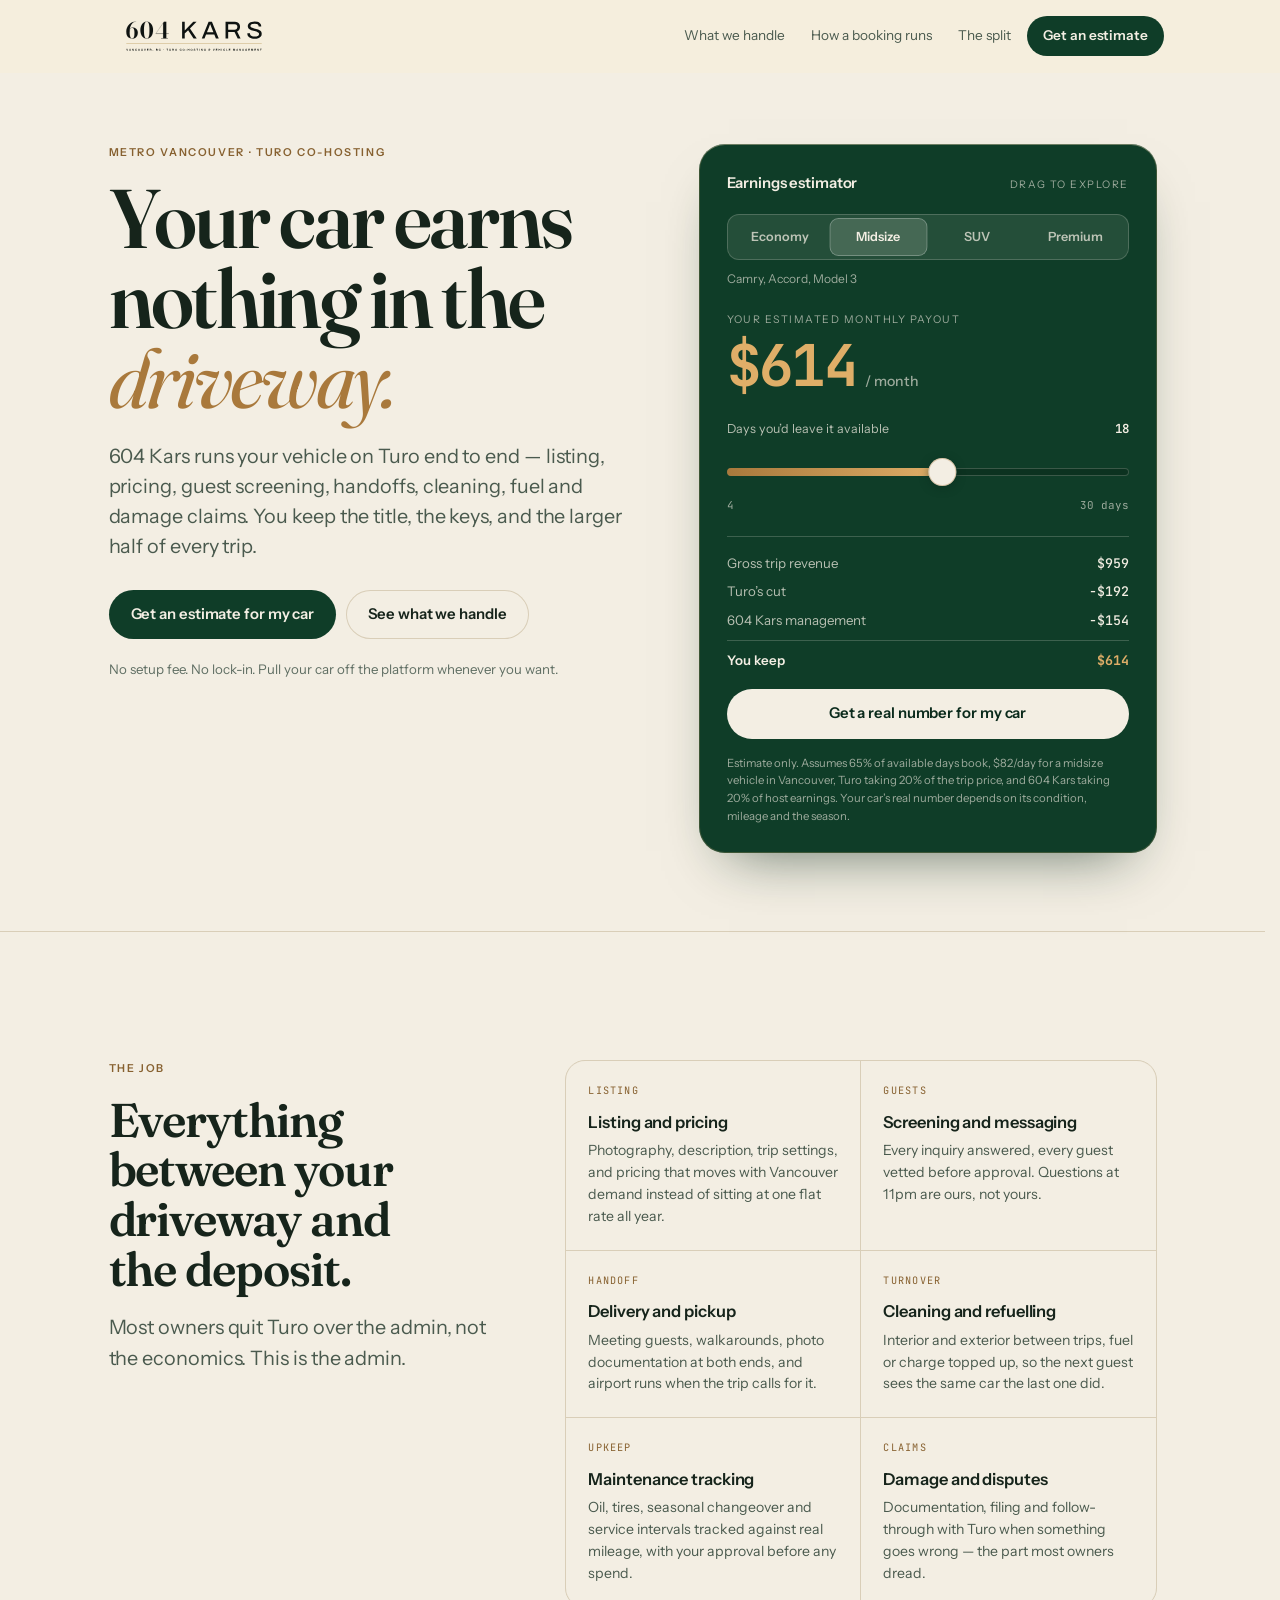
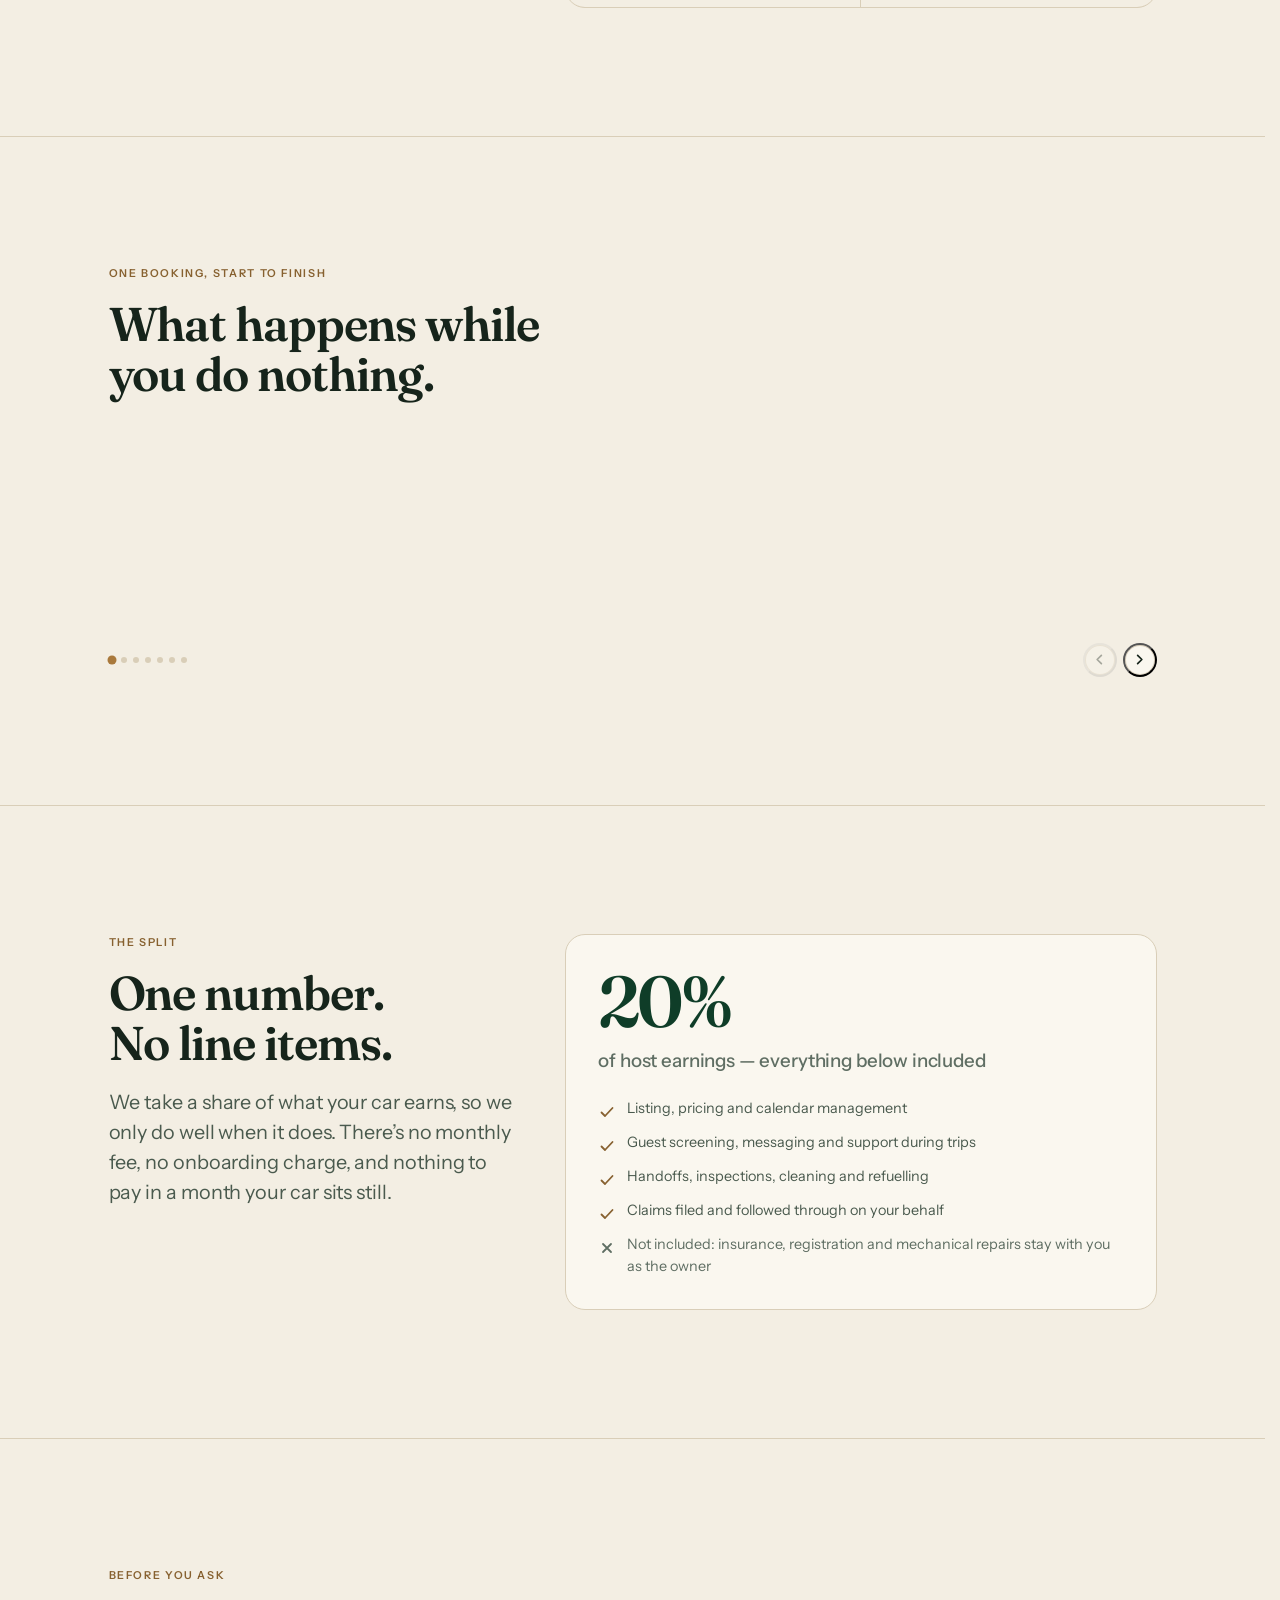
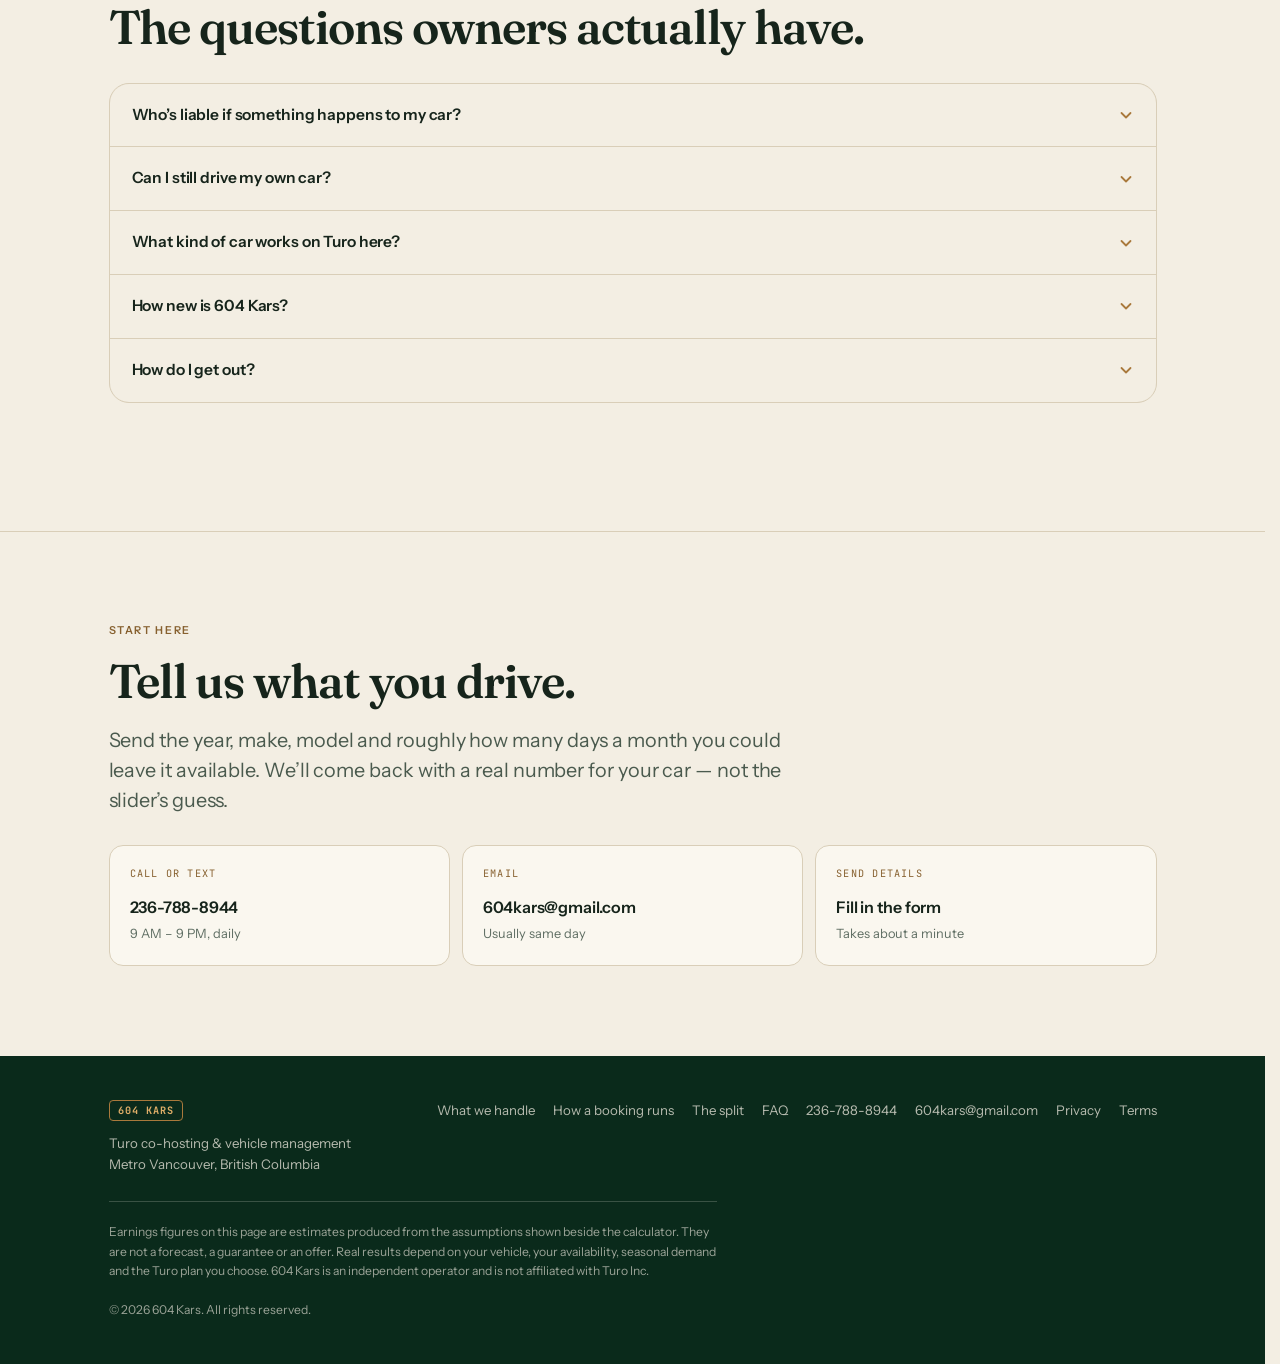
==== commit dbc79c55: "feat: Add 604 Kars logo and README - Add logo.svg to repository (primary brand logo) - Create compre" ====
--- a/index.html
+++ b/index.html
@@ -554,7 +554,7 @@
 <nav class="nav" id="nav">
   <div class="nav-inner wrap">
     <a class="brand" href="#top" aria-label="604 Kars — home">
-      <span class="plate">604&nbsp;KARS</span>
+      <img src="logo.svg" alt="604 Kars" class="brand-logo" style="height: 50px; width: auto;">
     </a>
     <div class="nav-right">
       <a class="nav-link" href="#handled">What we handle</a>
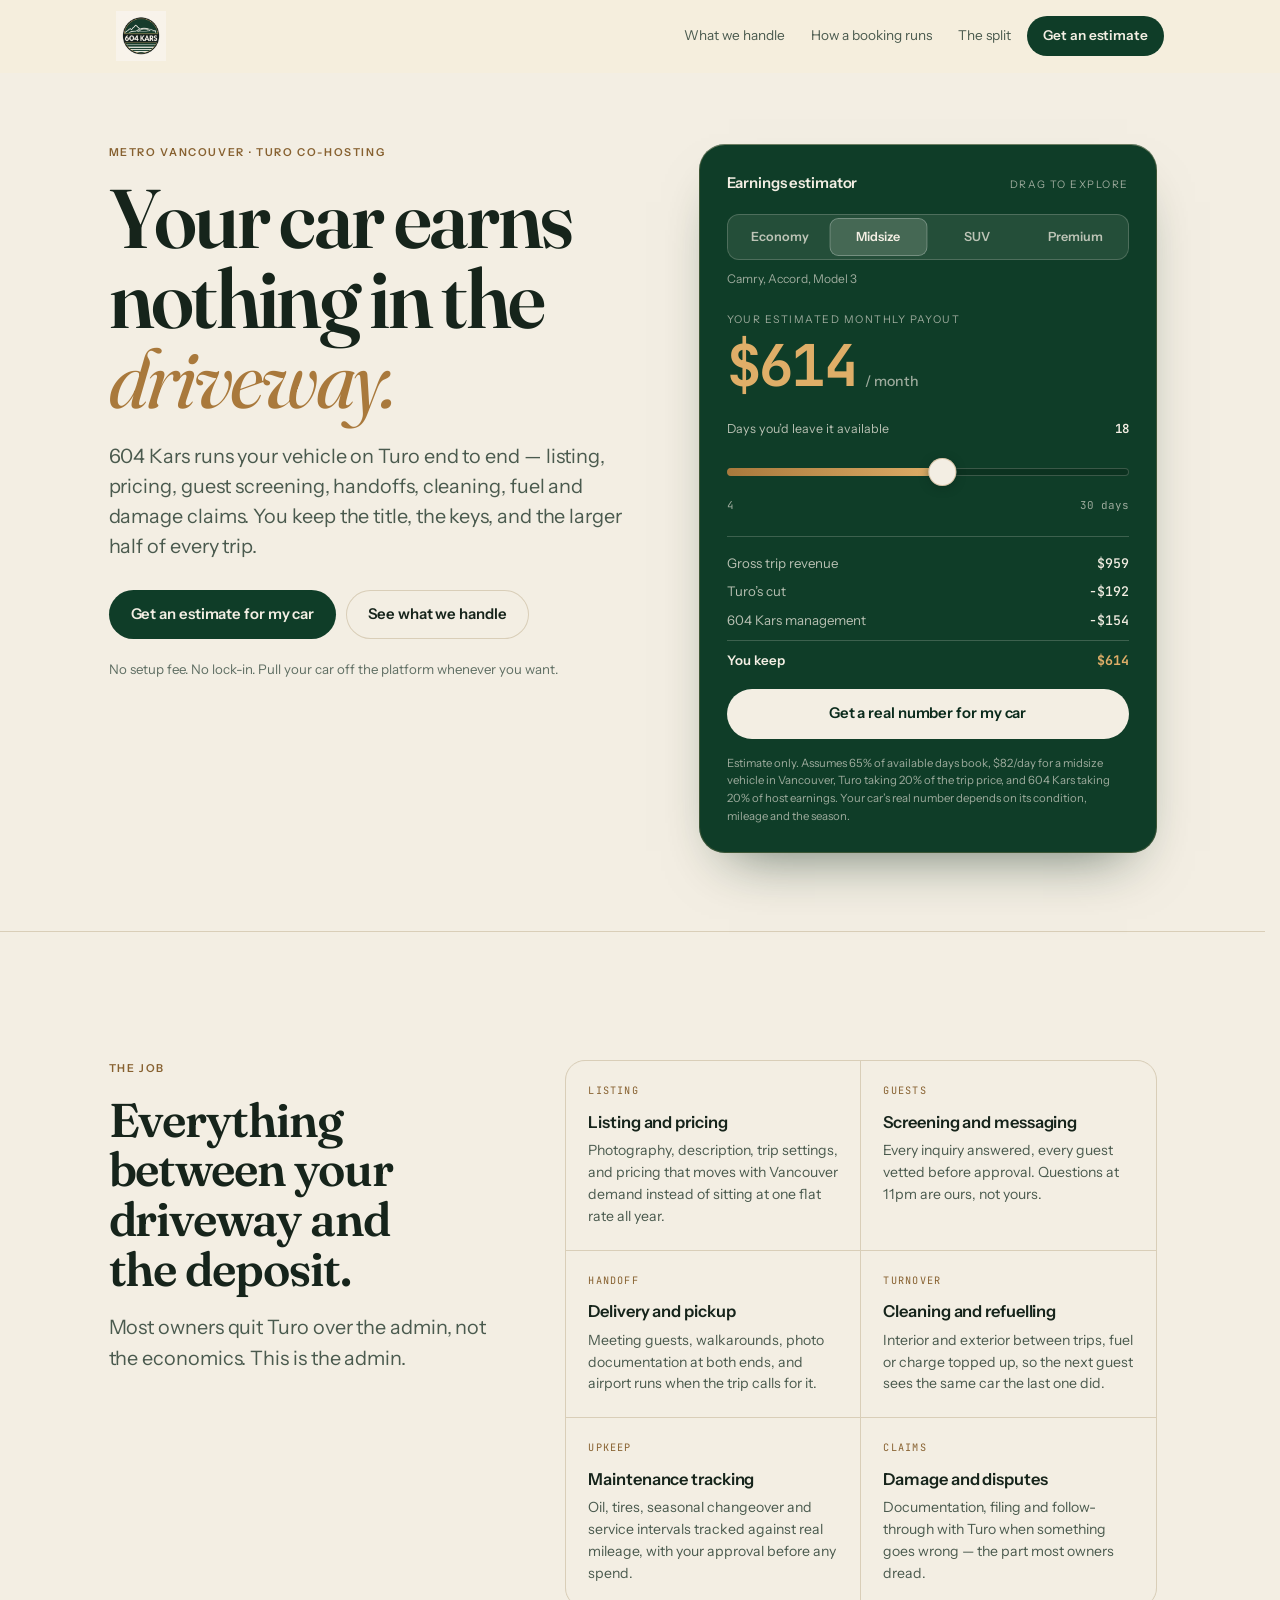
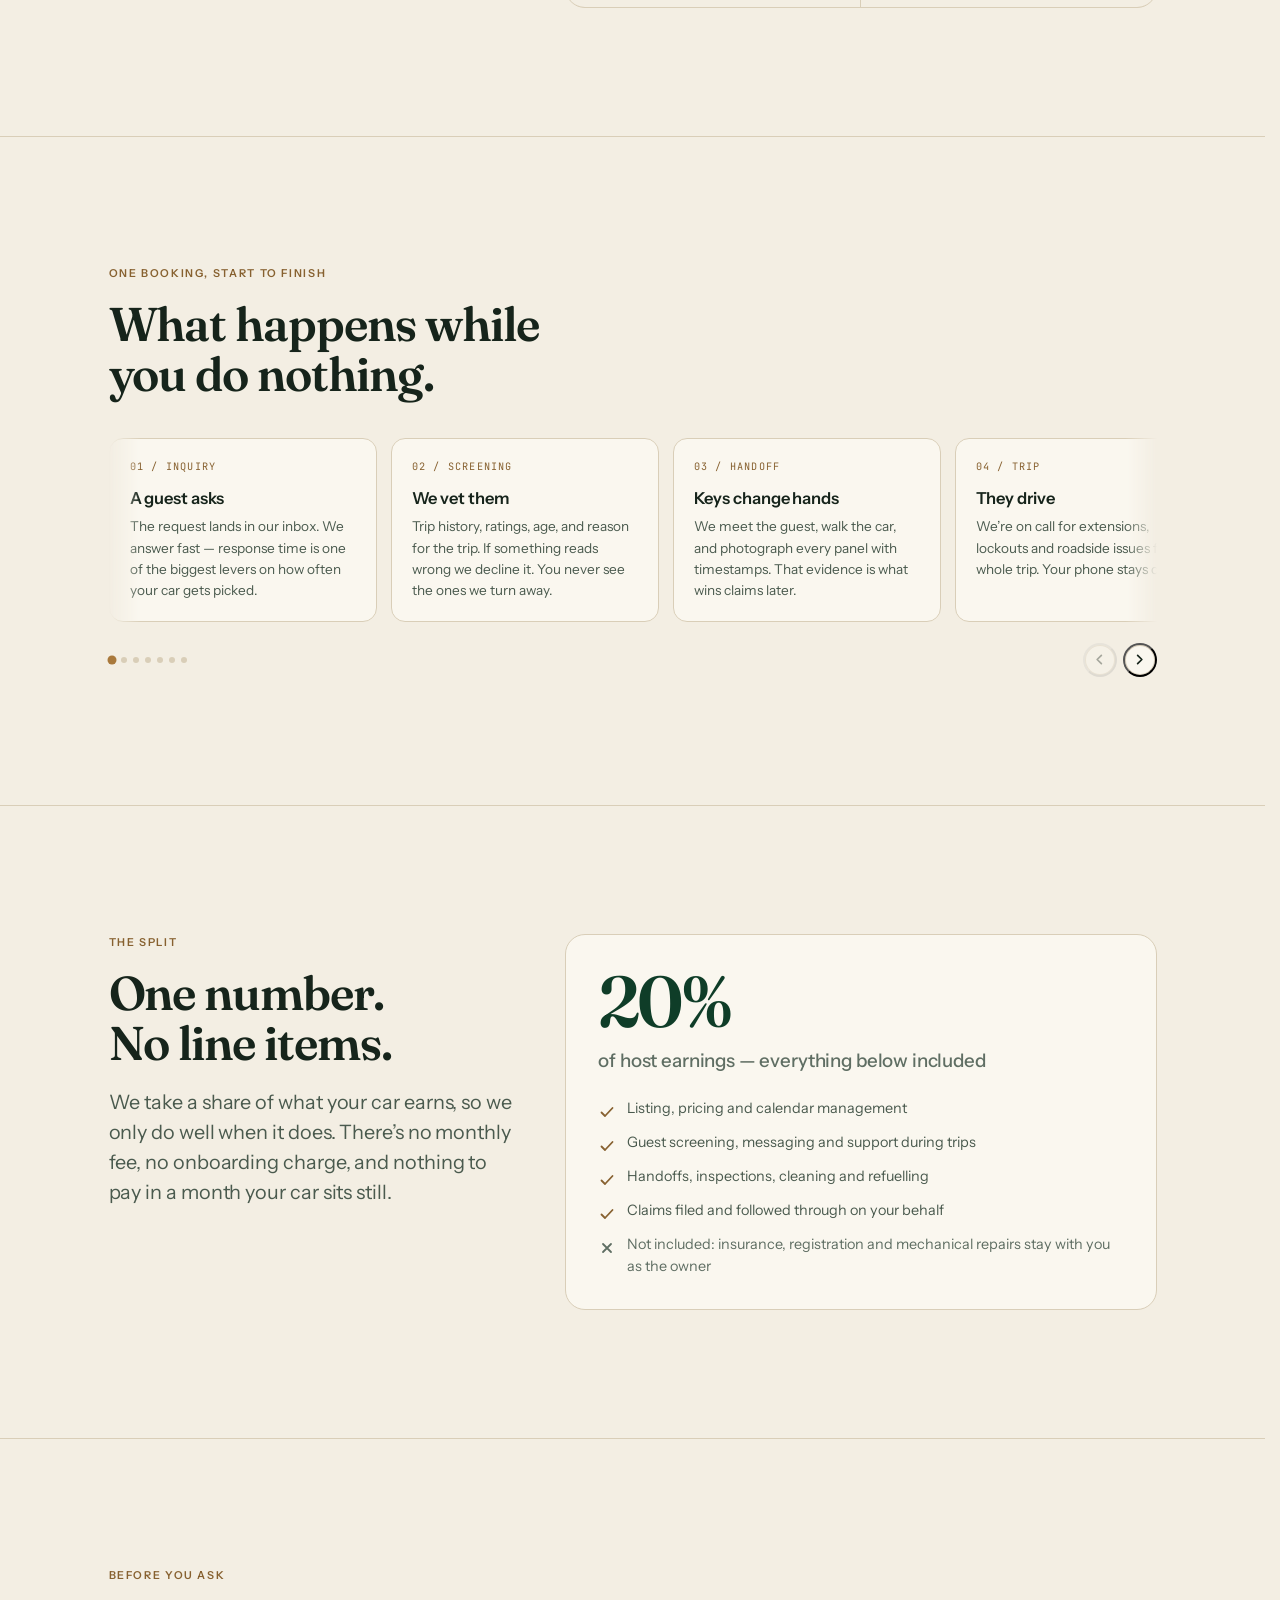
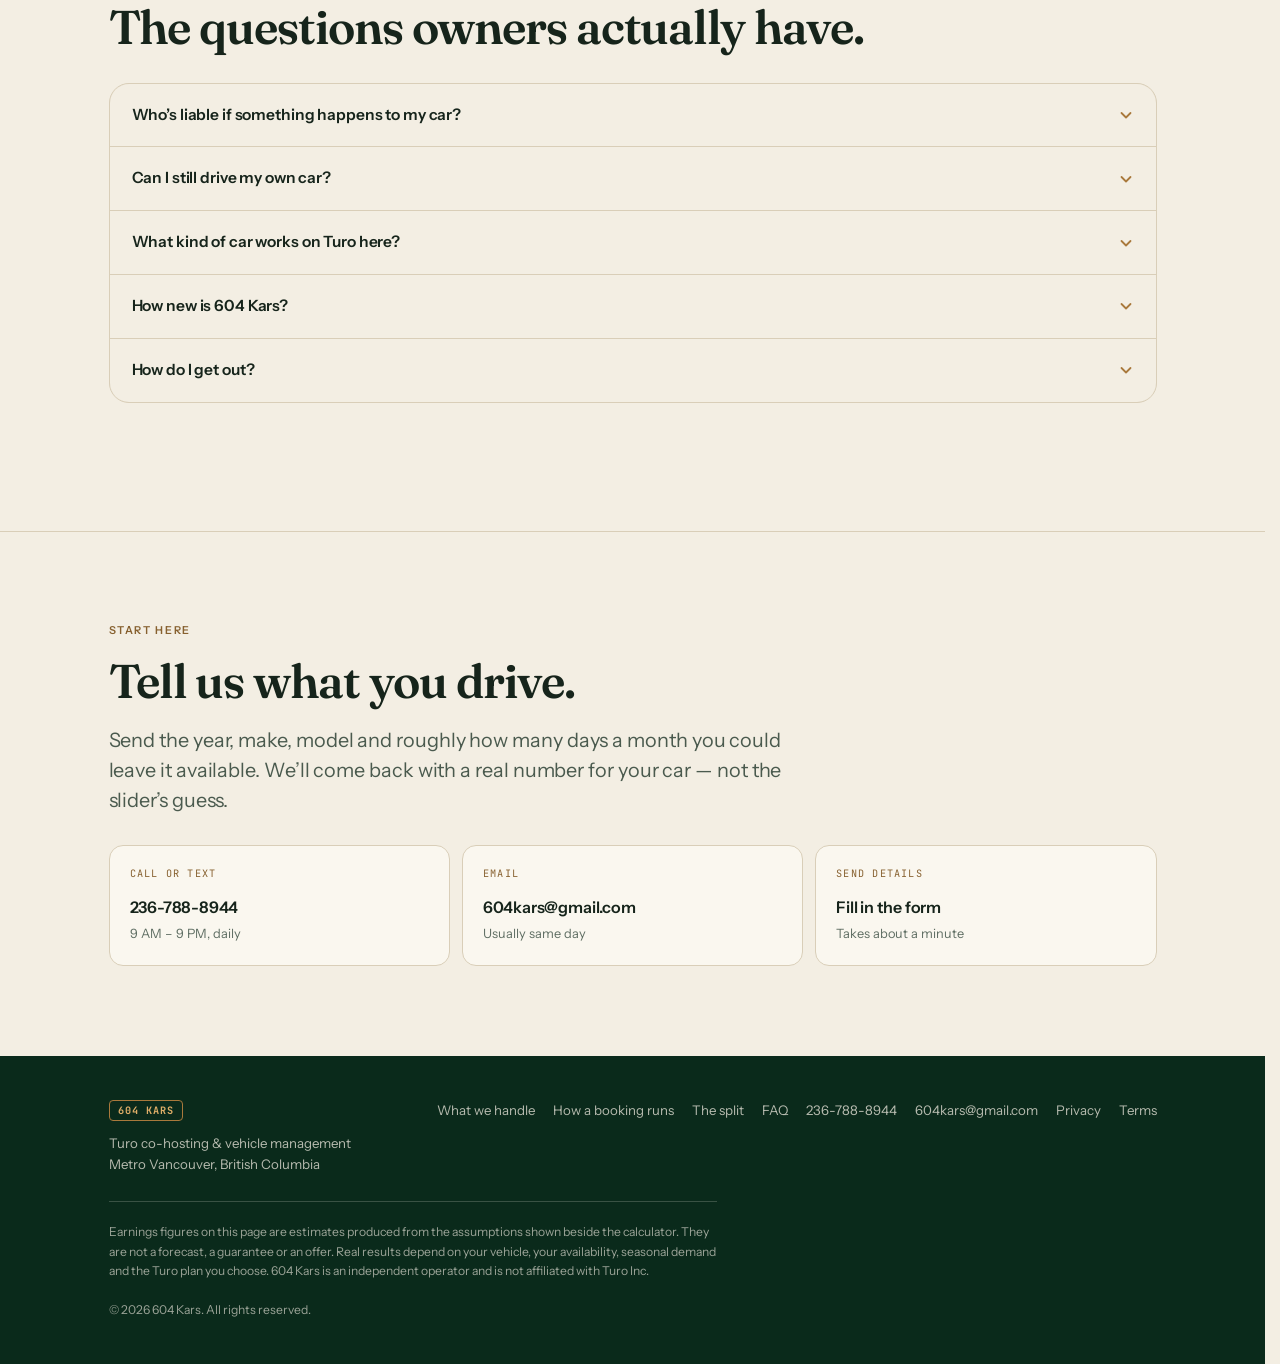
==== commit df2e8358: "fix: Replace with correct circular badge logo - Replace incorrect SVG logo with the correct circular" ====
--- a/index.html
+++ b/index.html
@@ -554,7 +554,7 @@
 <nav class="nav" id="nav">
   <div class="nav-inner wrap">
     <a class="brand" href="#top" aria-label="604 Kars — home">
-      <img src="logo.svg" alt="604 Kars" class="brand-logo" style="height: 50px; width: auto;">
+      <img src="logo.png" alt="604 Kars" class="brand-logo" style="height: 50px; width: auto;">
     </a>
     <div class="nav-right">
       <a class="nav-link" href="#handled">What we handle</a>
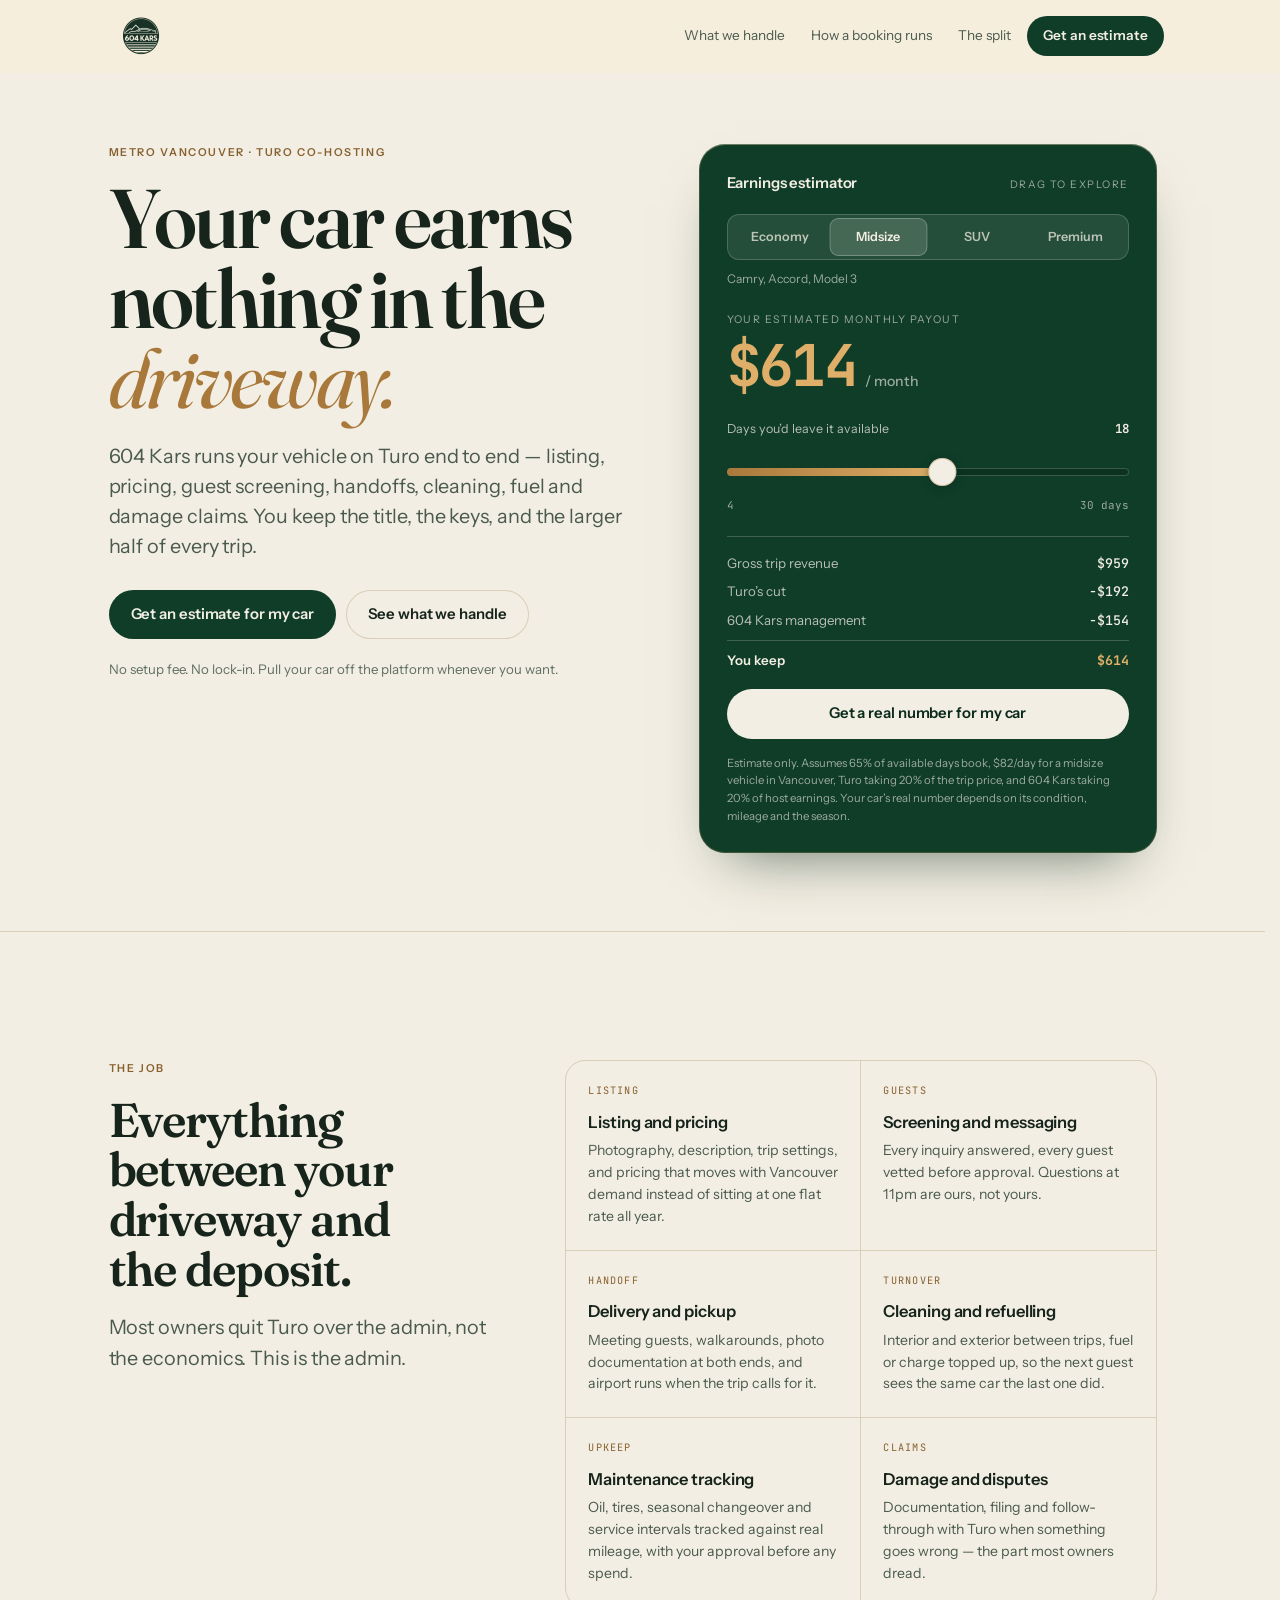
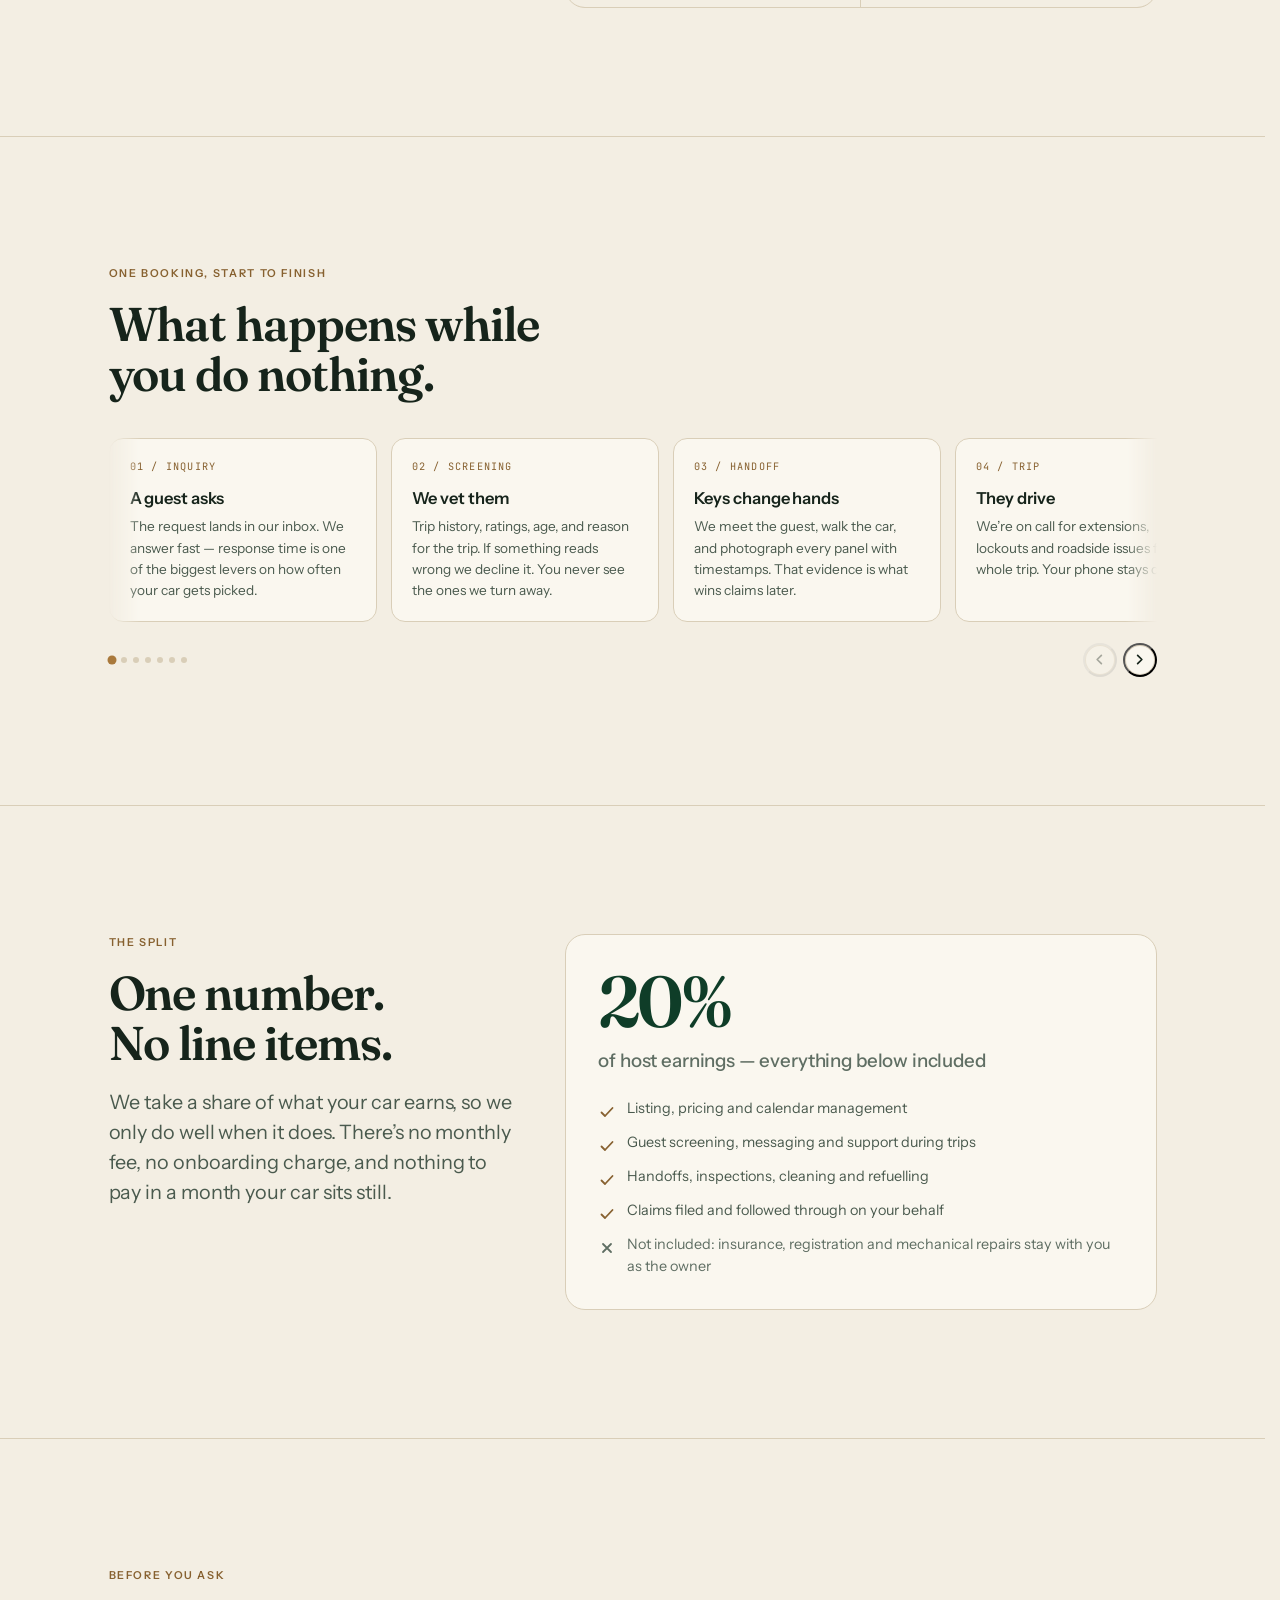
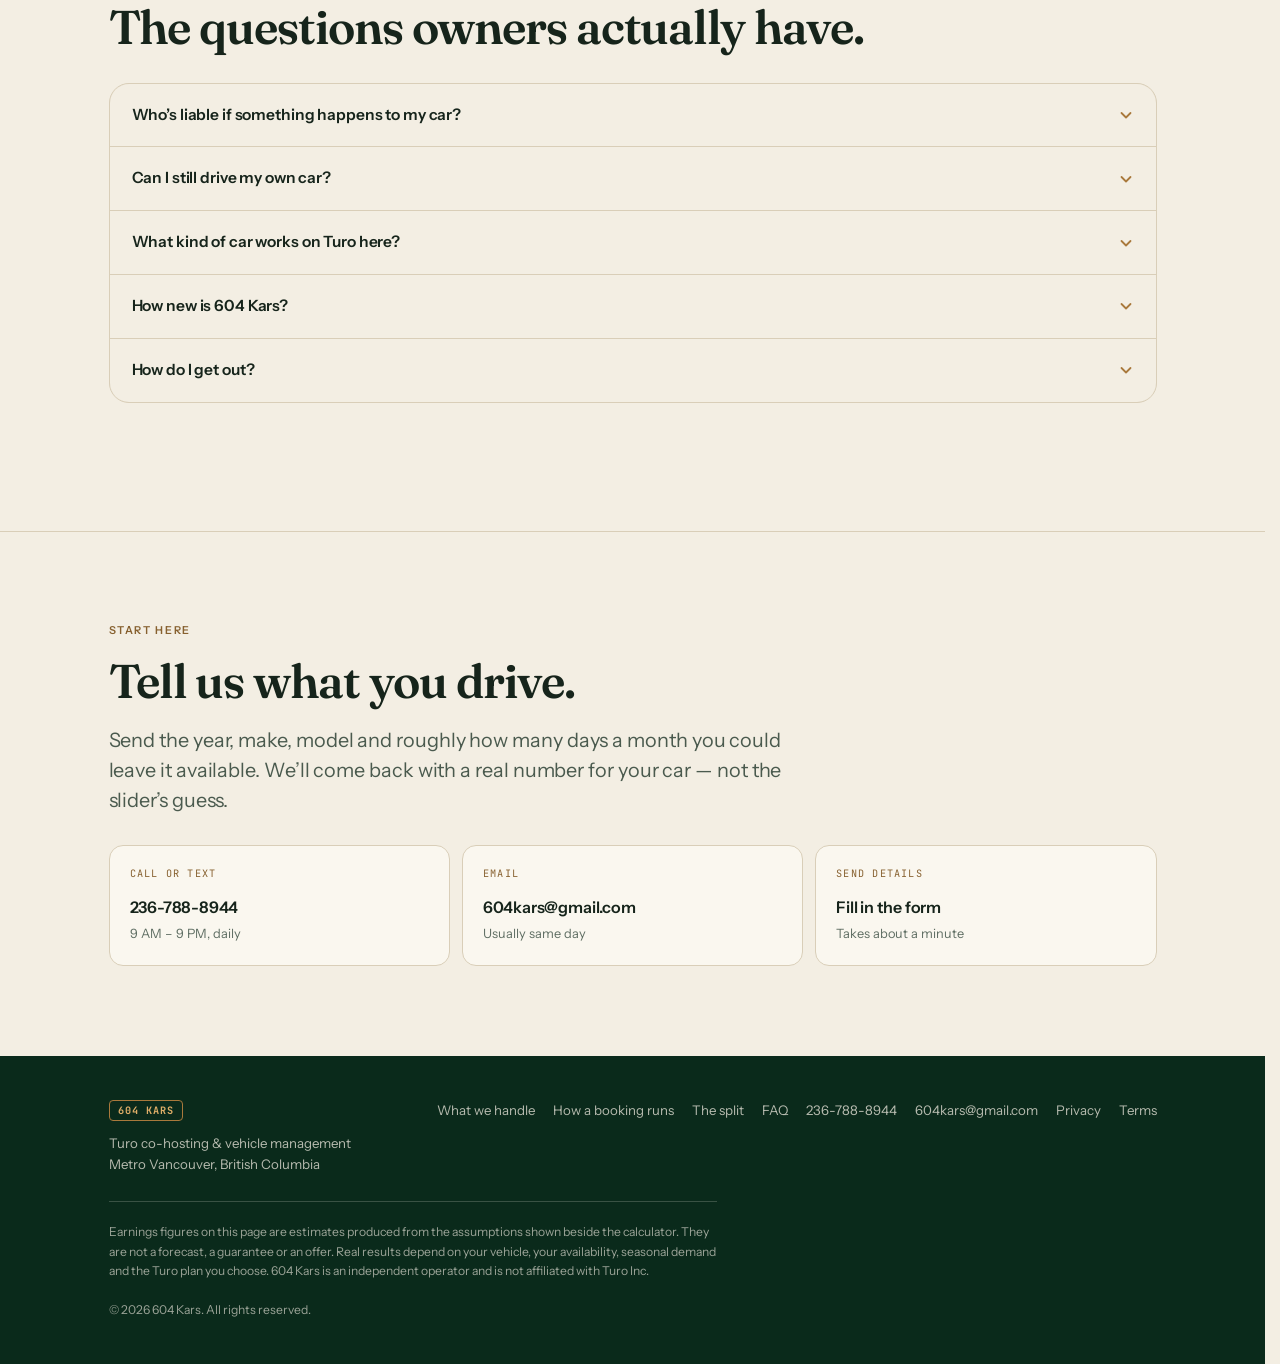
==== commit b0c73dd5: "fix: Add mobile nav menu, form fallback, and shrink logo - Nav links (What we handle / How a booking" ====
--- a/index.html
+++ b/index.html
@@ -200,6 +200,39 @@
 .nav-link:hover{ color:var(--ink); }
 @media (min-width:900px){ .nav-link{ display:inline-block; } }
 
+/* Mobile nav toggle — below 900px the links above collapse to display:none,
+   so this hamburger is the only way to reach them without a full page scroll. */
+.nav-toggle{
+  display:none; flex:none; width:40px; height:40px; align-items:center; justify-content:center;
+  background:none; border:1px solid transparent; border-radius:var(--r-sm); cursor:pointer; padding:0;
+}
+.nav-toggle-bars{ position:relative; width:18px; height:12px; flex:none; }
+.nav-toggle-bars span{
+  position:absolute; left:0; right:0; height:2px; background:var(--ink); border-radius:2px;
+  transition:transform 200ms var(--ease-out), opacity 200ms var(--ease-out), top 200ms var(--ease-out);
+}
+.nav-toggle-bars span:nth-child(1){ top:0; }
+.nav-toggle-bars span:nth-child(2){ top:5px; }
+.nav-toggle-bars span:nth-child(3){ top:10px; }
+.nav.nav-open .nav-toggle-bars span:nth-child(1){ top:5px; transform:rotate(45deg); }
+.nav.nav-open .nav-toggle-bars span:nth-child(2){ opacity:0; }
+.nav.nav-open .nav-toggle-bars span:nth-child(3){ top:5px; transform:rotate(-45deg); }
+
+@media (max-width:899.98px){
+  .nav-toggle{ display:inline-flex; }
+  .nav-right{
+    position:absolute; top:100%; left:0; right:0;
+    flex-direction:column; align-items:stretch; gap:2px;
+    background:var(--paper-raise); border-bottom:1px solid var(--hairline);
+    padding:8px var(--gut) calc(16px + env(safe-area-inset-bottom));
+    display:none;
+    max-height:calc(100vh - 62px); overflow-y:auto;
+  }
+  .nav.nav-open .nav-right{ display:flex; }
+  .nav.nav-open .nav-link{ display:block; font-size:1rem; padding:13px 4px; border-bottom:1px solid var(--hairline); }
+  .nav-right .btn{ margin-top:10px; width:100%; justify-content:center; }
+}
+
 /* ==========================================================================
    BUTTONS — feedback on pointer-down, instantly (§1)
    ========================================================================== */
@@ -517,6 +550,11 @@
 .sheet-actions{ display:grid; gap:9px; margin-top:20px; }
 .sheet-alt{ text-align:center; font-size:.8rem; color:var(--ink-mute); margin:14px 0 0; }
 .sheet-alt a{ color:var(--brass-text); }
+.sheet-fallback-text{
+  width:100%; resize:vertical; font-family:'JetBrains Mono',monospace; font-size:.8rem;
+  color:var(--ink-soft); background:var(--paper); border:1px solid var(--hairline);
+  border-radius:var(--r-sm); padding:10px 12px; margin:10px 0 16px;
+}
 
 /* ==========================================================================
    REVEALS — entry only, restrained
@@ -556,7 +594,10 @@
     <a class="brand" href="#top" aria-label="604 Kars — home">
       <img src="logo.png" alt="604 Kars" class="brand-logo" style="height: 50px; width: auto;">
     </a>
-    <div class="nav-right">
+    <button class="nav-toggle" type="button" id="navToggle" aria-expanded="false" aria-controls="navRight" aria-label="Open menu">
+      <span class="nav-toggle-bars" aria-hidden="true"><span></span><span></span><span></span></span>
+    </button>
+    <div class="nav-right" id="navRight">
       <a class="nav-link" href="#handled">What we handle</a>
       <a class="nav-link" href="#trip">How a booking runs</a>
       <a class="nav-link" href="#split">The split</a>
@@ -841,29 +882,45 @@
     <p class="lede">We’ll reply with a number based on your actual car and the Vancouver market — usually the same day.</p>
   </div>
 
-  <div class="field">
-    <label for="fName">Your name</label>
-    <input id="fName" type="text" autocomplete="name" placeholder="Alex Chen" required>
-    <span class="field-err" id="fNameErr" role="alert"></span>
+  <div id="sheetForm">
+    <div class="field">
+      <label for="fName">Your name</label>
+      <input id="fName" type="text" autocomplete="name" placeholder="Alex Chen" required>
+      <span class="field-err" id="fNameErr" role="alert"></span>
+    </div>
+    <div class="field">
+      <label for="fContact">Phone or email</label>
+      <input id="fContact" type="text" autocomplete="tel" spellcheck="false" placeholder="604-555-0142" required>
+      <span class="field-err" id="fContactErr" role="alert"></span>
+    </div>
+    <div class="field">
+      <label for="fCar">Year, make and model</label>
+      <input id="fCar" type="text" autocomplete="off" placeholder="2021 Toyota Corolla Hatchback" required>
+      <span class="field-err" id="fCarErr" role="alert"></span>
+    </div>
+    <div class="field"><label for="fNotes">Anything else</label><textarea id="fNotes" placeholder="Mileage, condition, days a month you could leave it available…"></textarea></div>
+
+    <div class="sheet-actions">
+      <button class="btn btn--primary btn--wide" type="button" id="sheetSend">Send it</button>
+      <button class="btn btn--ghost btn--wide" type="button" data-close-sheet>Not now</button>
+    </div>
+    <p class="sheet-alt">Rather just talk? <a href="tel:+12367888944">236-788-8944</a>, 9 AM – 9 PM daily.</p>
+    <p class="sheet-alt" style="margin-top:6px;">We only use this to reply about your car. Read our <a href="privacy.html">privacy policy</a>.</p>
   </div>
-  <div class="field">
-    <label for="fContact">Phone or email</label>
-    <input id="fContact" type="text" autocomplete="tel" spellcheck="false" placeholder="604-555-0142" required>
-    <span class="field-err" id="fContactErr" role="alert"></span>
+
+  <!-- Shown after "Send it" — mailto: silently does nothing on devices with no
+       configured mail app, so this gives every visitor a working fallback
+       instead of a dead end. -->
+  <div id="sheetFallback" class="sheet-fallback" hidden>
+    <p class="lede">Your email app should be opening with these details filled in. If nothing happened, copy them below and paste into an email, or just call or text us.</p>
+    <textarea id="sheetFallbackText" class="sheet-fallback-text" readonly rows="7"></textarea>
+    <div class="sheet-actions">
+      <button class="btn btn--primary btn--wide" type="button" id="sheetCopy">Copy details</button>
+      <a class="btn btn--ghost btn--wide" id="sheetMailtoRetry" href="#">Open email app again</a>
+    </div>
+    <p class="sheet-alt">Or call or text <a href="tel:+12367888944">236-788-8944</a>, 9 AM – 9 PM daily.</p>
+    <p class="sheet-alt" id="sheetCopyStatus" role="status" style="margin-top:6px;"></p>
   </div>
-  <div class="field">
-    <label for="fCar">Year, make and model</label>
-    <input id="fCar" type="text" autocomplete="off" placeholder="2021 Toyota Corolla Hatchback" required>
-    <span class="field-err" id="fCarErr" role="alert"></span>
-  </div>
-  <div class="field"><label for="fNotes">Anything else</label><textarea id="fNotes" placeholder="Mileage, condition, days a month you could leave it available…"></textarea></div>
-
-  <div class="sheet-actions">
-    <button class="btn btn--primary btn--wide" type="button" id="sheetSend">Send it</button>
-    <button class="btn btn--ghost btn--wide" type="button" data-close-sheet>Not now</button>
-  </div>
-  <p class="sheet-alt">Rather just talk? <a href="tel:+12367888944">236-788-8944</a>, 9 AM – 9 PM daily.</p>
-  <p class="sheet-alt" style="margin-top:6px;">We only use this to reply about your car. Read our <a href="privacy.html">privacy policy</a>.</p>
 </div>
 
 <!--
@@ -1024,6 +1081,32 @@
   }
   window.addEventListener('scroll', onScroll, { passive:true });
   onScroll();
+
+  var navToggle = $('navToggle');
+  function closeMenu(){
+    nav.classList.remove('nav-open');
+    navToggle.setAttribute('aria-expanded', 'false');
+  }
+  function openMenu(){
+    nav.classList.add('nav-open');
+    navToggle.setAttribute('aria-expanded', 'true');
+  }
+  navToggle.addEventListener('click', function(){
+    if (nav.classList.contains('nav-open')) closeMenu(); else openMenu();
+  });
+  $('navRight').querySelectorAll('.nav-link').forEach(function(a){
+    a.addEventListener('click', closeMenu);
+  });
+  document.addEventListener('keydown', function(e){
+    if (e.key === 'Escape' && nav.classList.contains('nav-open')) closeMenu();
+  });
+  document.addEventListener('click', function(e){
+    if (!nav.classList.contains('nav-open')) return;
+    if (!nav.contains(e.target)) closeMenu();
+  });
+  window.addEventListener('resize', function(){
+    if (window.innerWidth >= 900) closeMenu();
+  });
 })();
 
 /* ==========================================================================
@@ -1372,6 +1455,7 @@
 
   openSheet = function(){
     if (sheetOpen) return;
+    if (typeof resetSheetFallback === 'function') resetSheetFallback();
     lastFocus = document.activeElement;
     sheetOpen = true;                            /* before render(), or its close check fires */
     sheet.classList.add('is-live');
@@ -1476,6 +1560,12 @@
   $(id).removeAttribute('aria-invalid');
 }
 
+function resetSheetFallback(){
+  $('sheetForm').hidden = false;
+  $('sheetFallback').hidden = true;
+  $('sheetCopyStatus').textContent = '';
+}
+
 $('sheetSend').addEventListener('click', function(){
   function g(id){ return ($(id).value || '').trim(); }
 
@@ -1498,9 +1588,30 @@
     '',
     g('fNotes')
   ].join('\n');
-  window.location.href = 'mailto:' + CONFIG.email +
-    '?subject=' + encodeURIComponent('Turo co-hosting enquiry \u2014 ' + (g('fCar') || 'my car')) +
-    '&body=' + encodeURIComponent(body);
+  var subject = 'Turo co-hosting enquiry \u2014 ' + (g('fCar') || 'my car');
+  var mailtoHref = 'mailto:' + CONFIG.email +
+    '?subject=' + encodeURIComponent(subject) + '&body=' + encodeURIComponent(body);
+
+  window.location.href = mailtoHref;
+
+  // mailto: does nothing visible on devices with no configured mail client,
+  // so swap to a fallback panel rather than leave the sheet looking inert.
+  $('sheetForm').hidden = true;
+  var fallback = $('sheetFallback');
+  fallback.hidden = false;
+  $('sheetFallbackText').value = 'To: ' + CONFIG.email + '\nSubject: ' + subject + '\n\n' + body;
+  $('sheetMailtoRetry').href = mailtoHref;
+});
+
+$('sheetCopy').addEventListener('click', function(){
+  var text = $('sheetFallbackText').value;
+  function done(ok){ $('sheetCopyStatus').textContent = ok ? 'Copied \u2014 paste it into an email to us.' : 'Couldn\u2019t copy automatically \u2014 select the text above and copy it manually.'; }
+  if (navigator.clipboard && navigator.clipboard.writeText){
+    navigator.clipboard.writeText(text).then(function(){ done(true); }, function(){ done(false); });
+  } else {
+    $('sheetFallbackText').select();
+    try { done(document.execCommand('copy')); } catch (e) { done(false); }
+  }
 });
 
 /* ==========================================================================
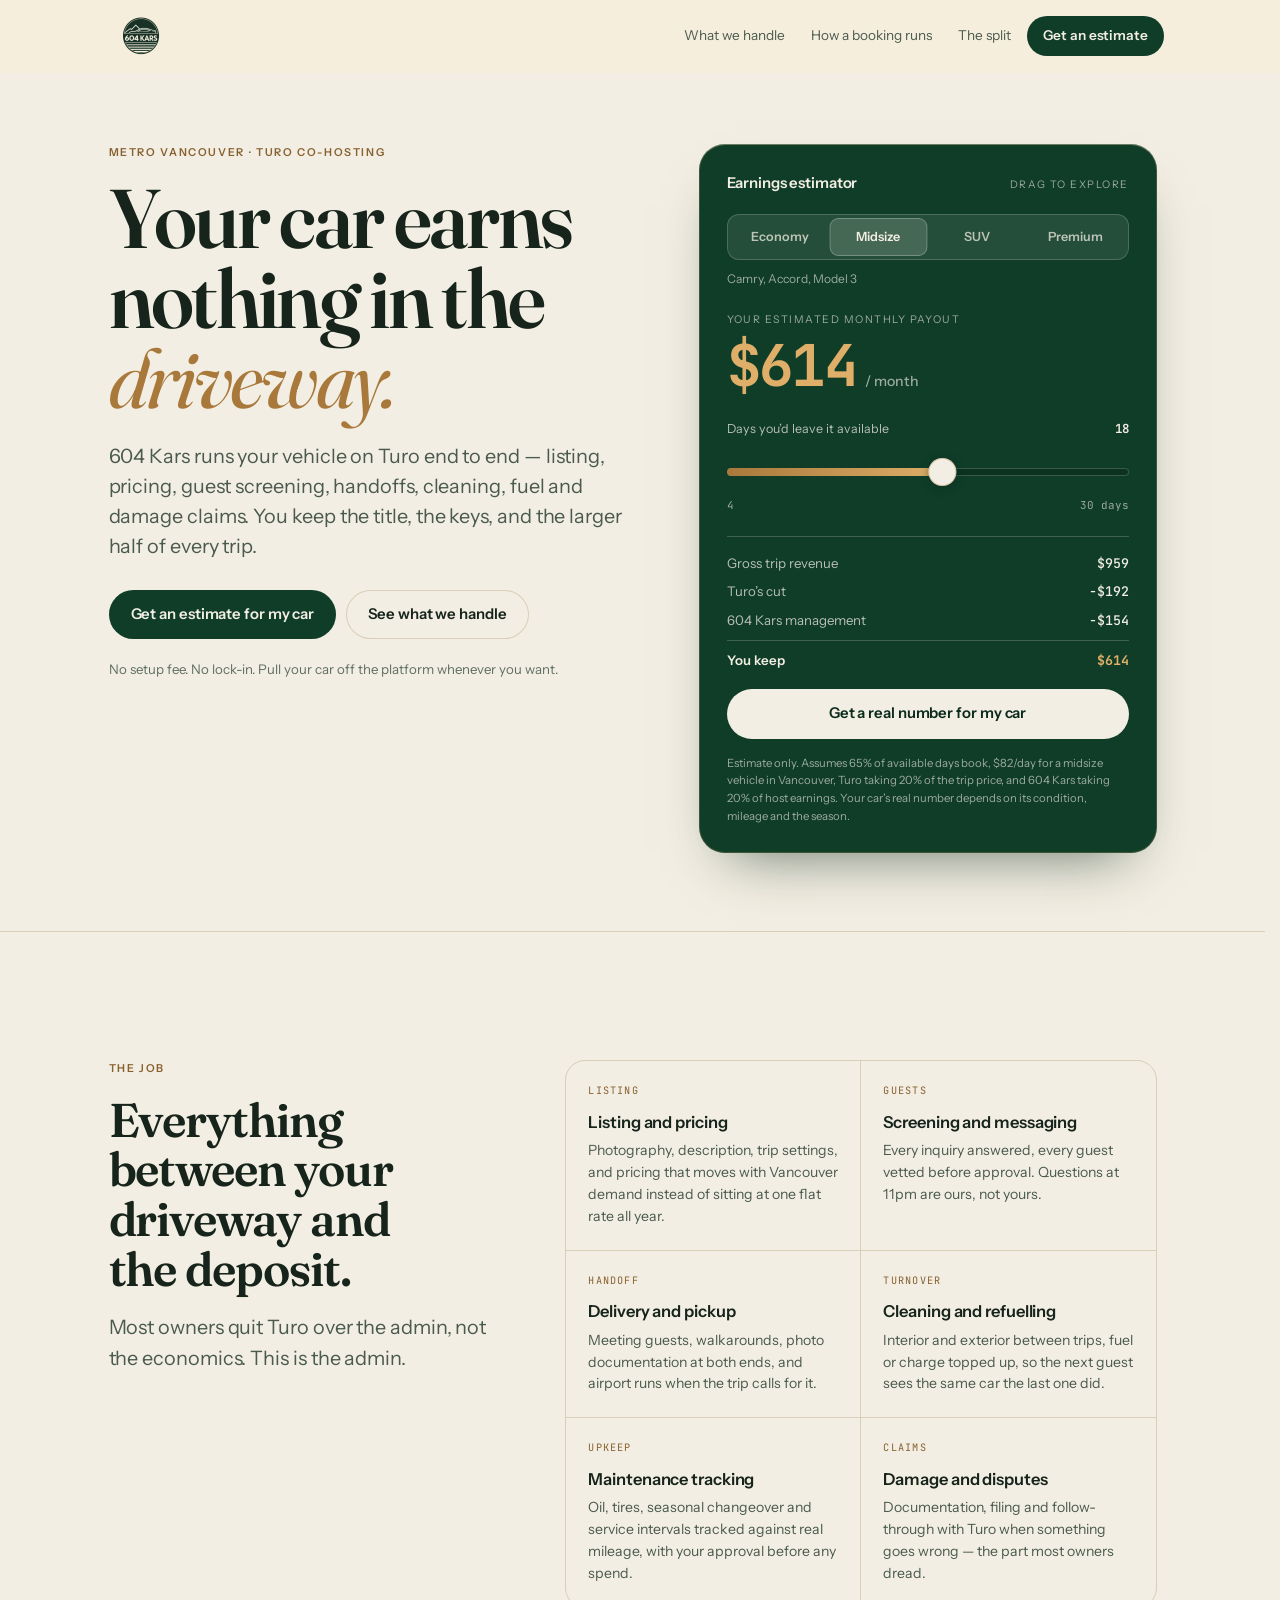
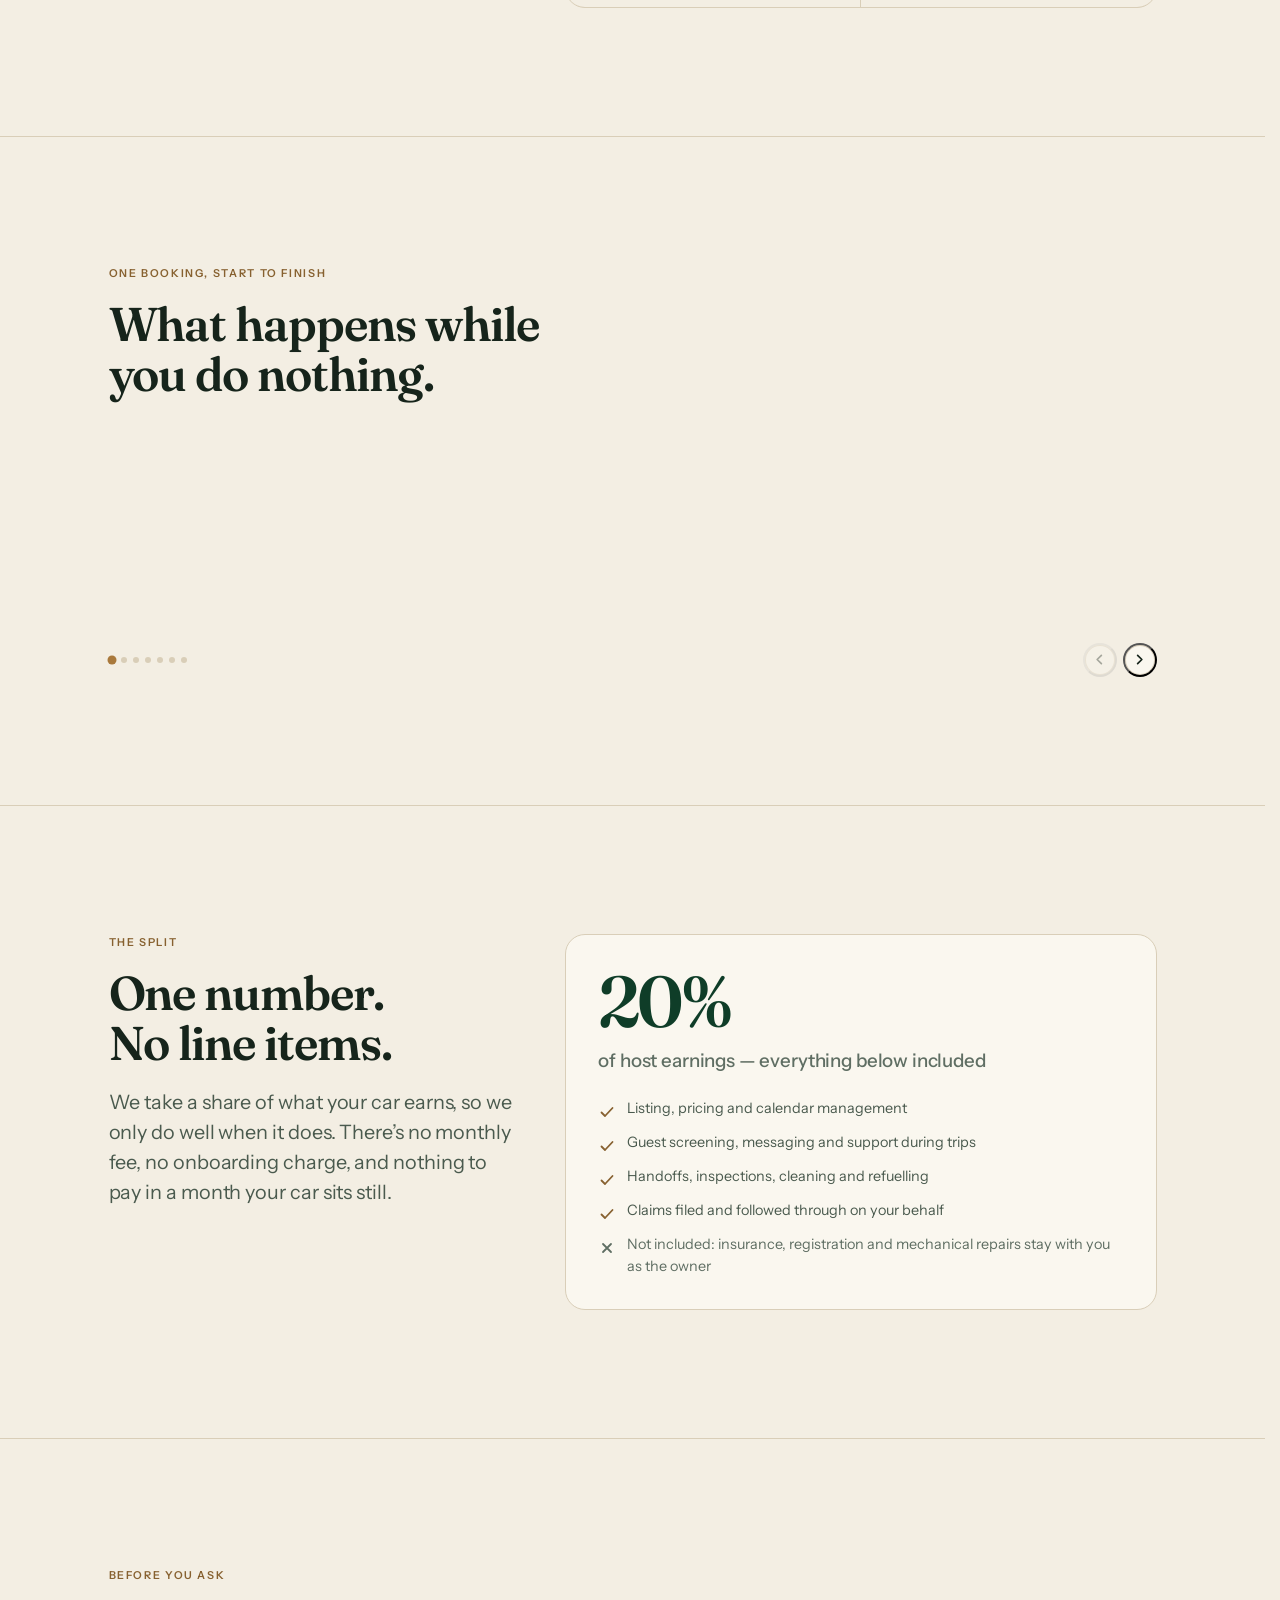
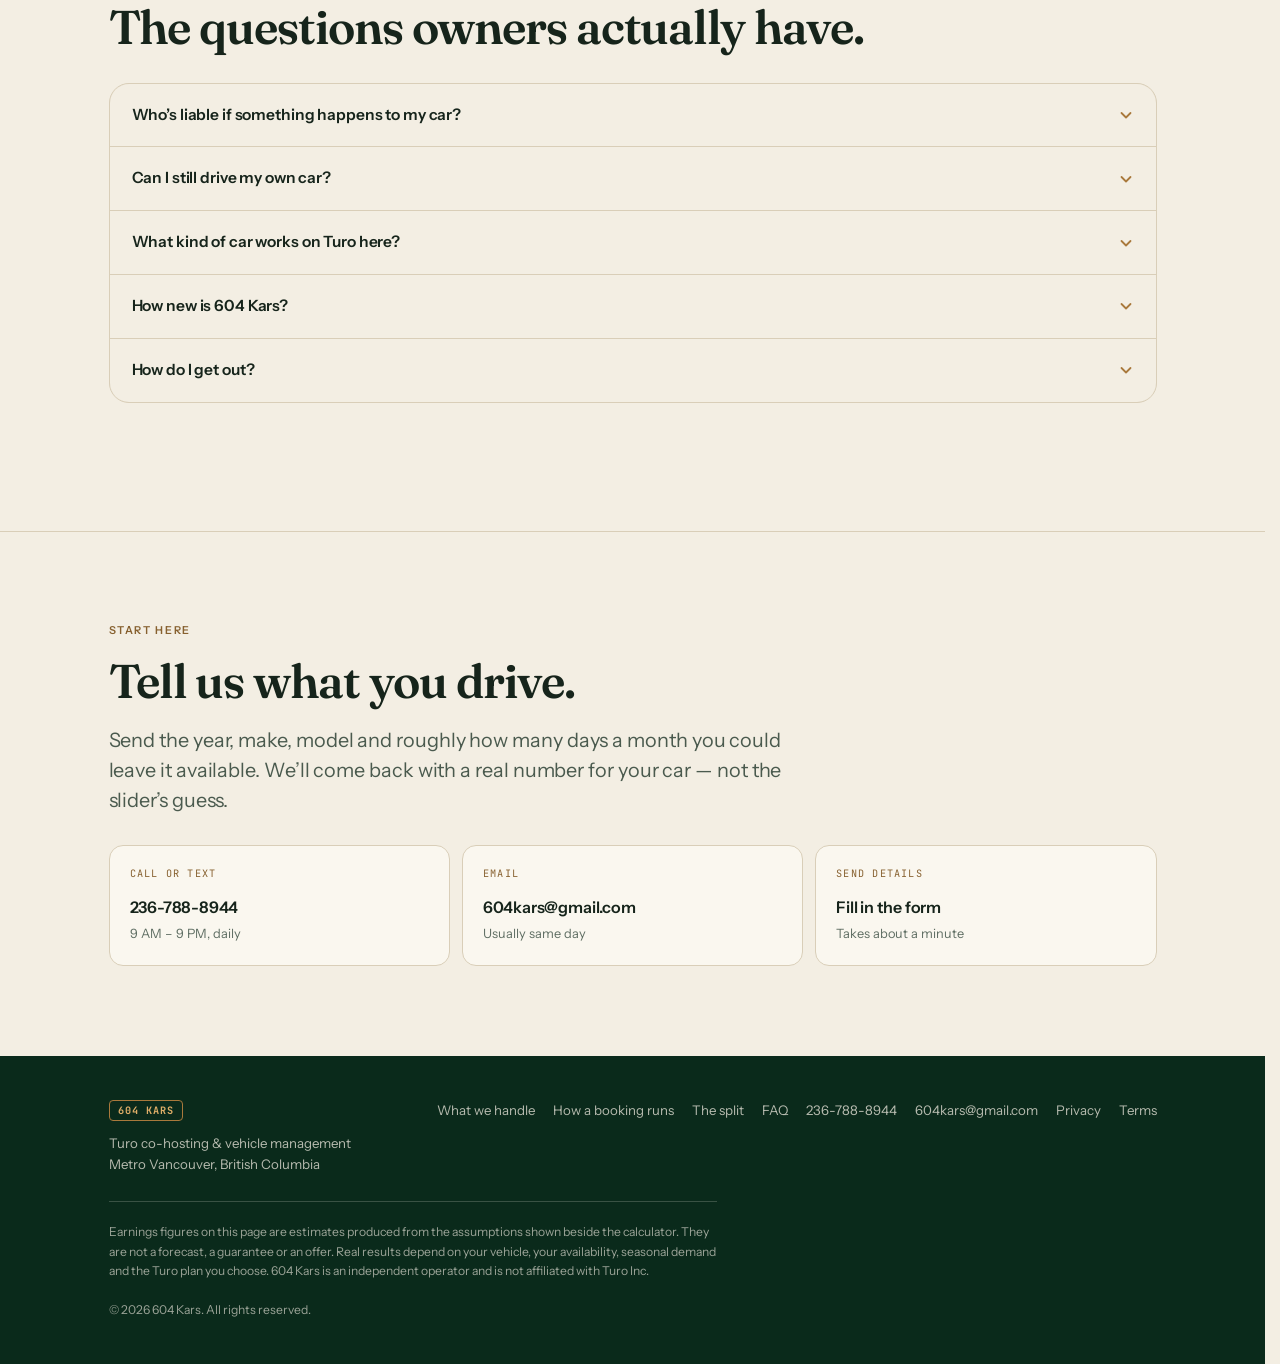
==== commit 5cd3b8a1: "fix: Replace mismatched favicon with icons from actual logo favicon.svg was a plain green square wit" ====
--- a/index.html
+++ b/index.html
@@ -17,7 +17,10 @@
      and without the real cut the browser slants the roman instead, which in a
      display serif reads as a mistake. -->
 <link href="https://fonts.googleapis.com/css2?family=Fraunces:ital,opsz,wght@0,9..144,400..900;1,9..144,400..900&family=Instrument+Sans:wght@400;500;600&family=JetBrains+Mono:wght@500;700&display=swap" rel="stylesheet">
-<link rel="icon" type="image/svg+xml" href="favicon.svg">
+<link rel="icon" type="image/png" sizes="32x32" href="favicon-32.png">
+<link rel="icon" type="image/png" sizes="16x16" href="favicon-16.png">
+<link rel="apple-touch-icon" sizes="180x180" href="apple-touch-icon.png">
+<link rel="icon" href="favicon.ico">
 <meta property="og:image" content="https://604kars.com/og-image.png">
 <meta property="og:image:width" content="1200">
 <meta property="og:image:height" content="630">
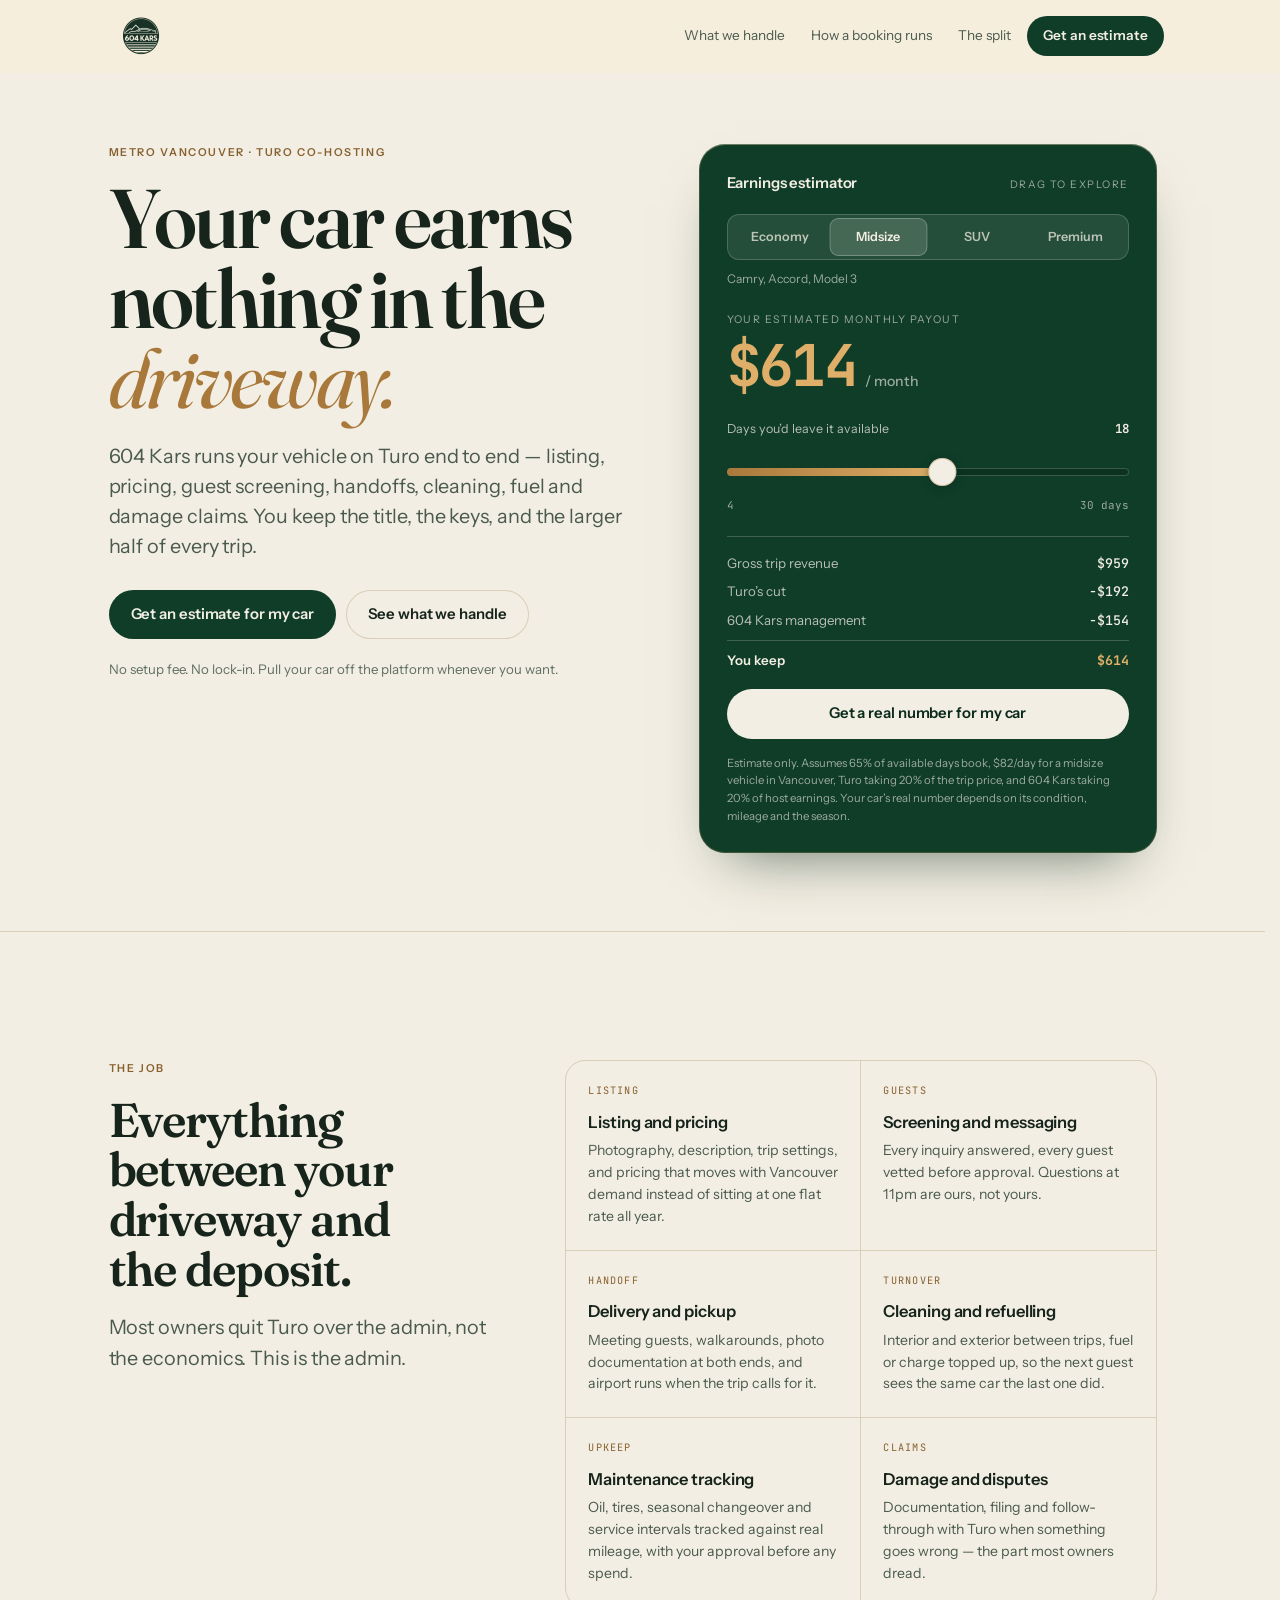
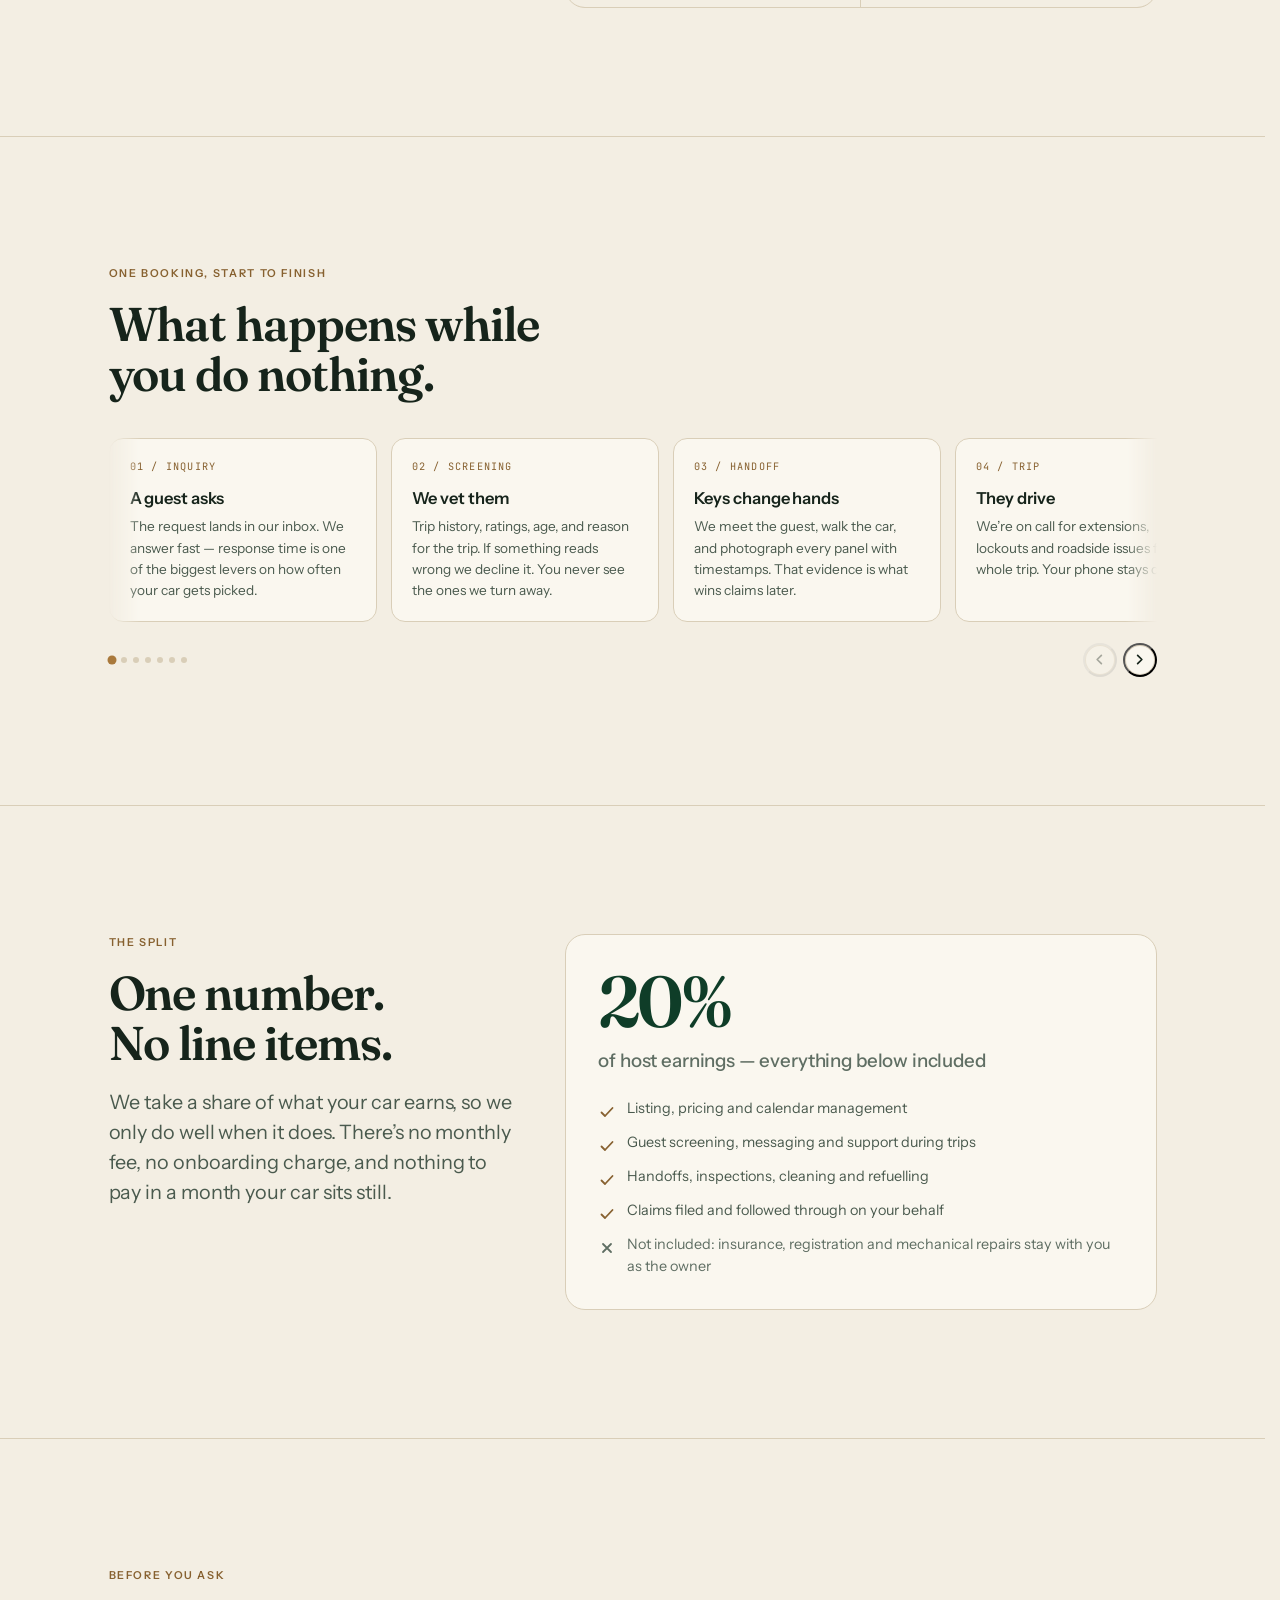
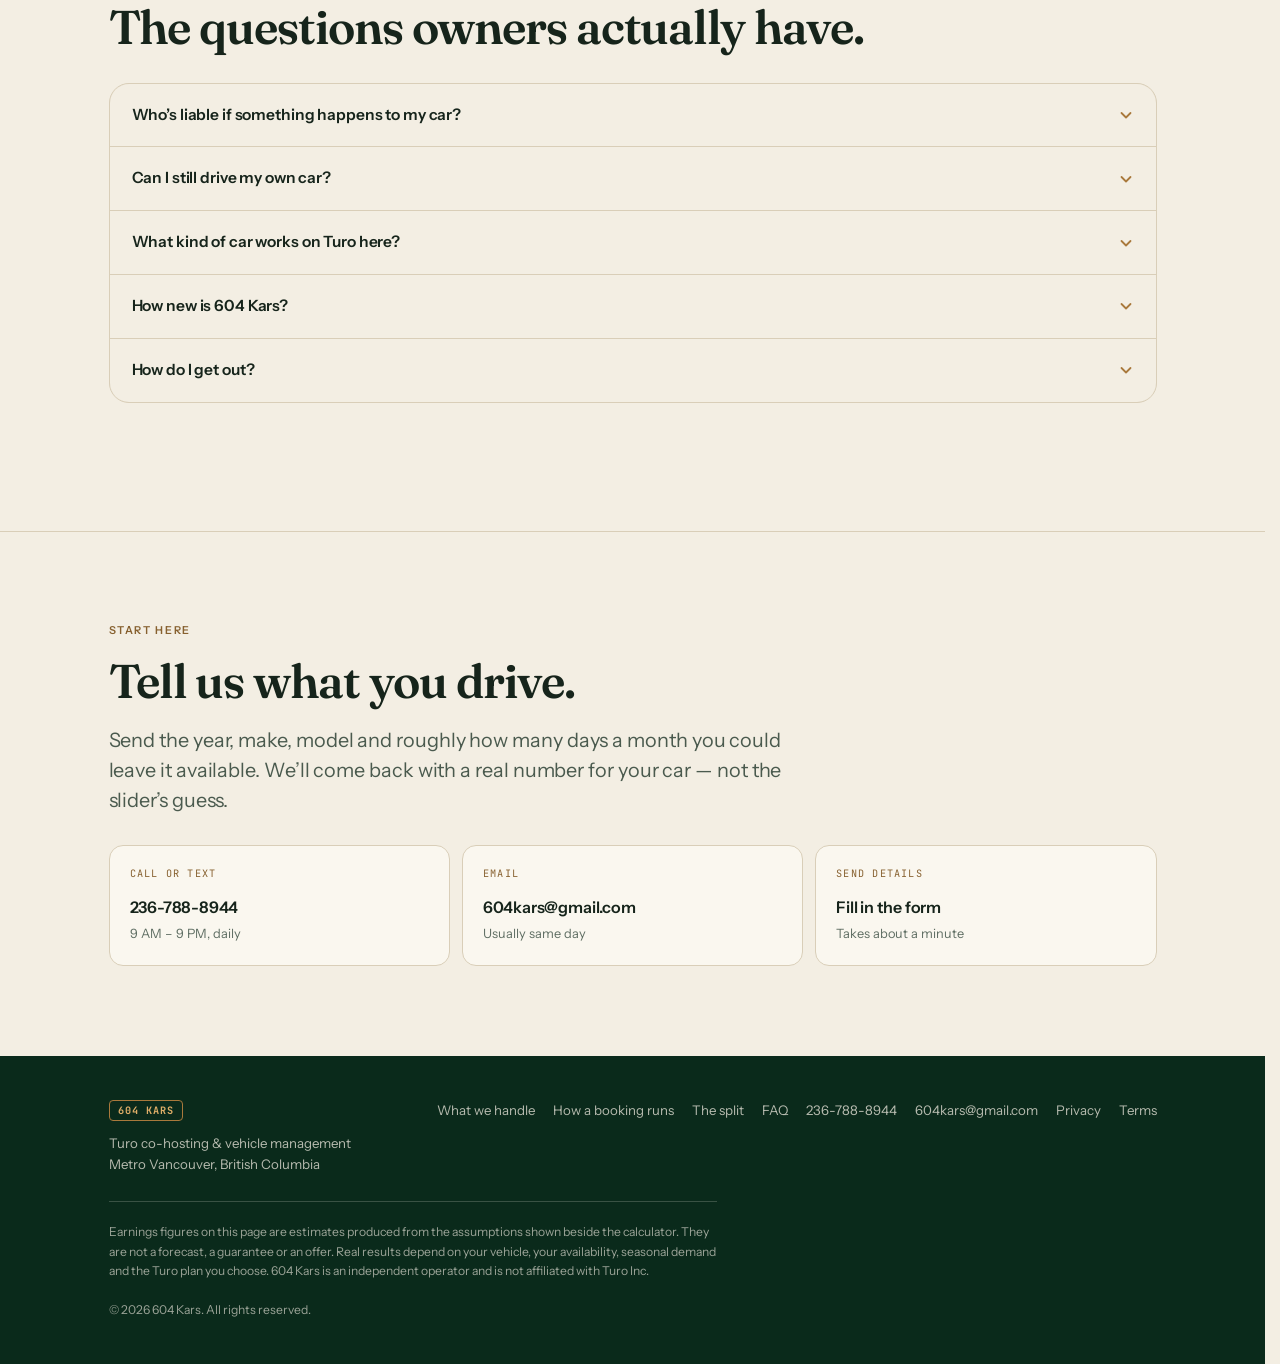
==== commit b9be746d: "fix: Close mobile dropdown when its own CTA opens the estimate sheet closeMenu() was only wired to ." ====
--- a/index.html
+++ b/index.html
@@ -1076,6 +1076,7 @@
 /* ==========================================================================
    NAV
    ========================================================================== */
+var closeMobileNav;
 (function(){
   var nav = $('nav'), lifted = false;
   function onScroll(){
@@ -1094,11 +1095,15 @@
     nav.classList.add('nav-open');
     navToggle.setAttribute('aria-expanded', 'true');
   }
+  closeMobileNav = closeMenu;
   navToggle.addEventListener('click', function(){
     if (nav.classList.contains('nav-open')) closeMenu(); else openMenu();
   });
-  $('navRight').querySelectorAll('.nav-link').forEach(function(a){
-    a.addEventListener('click', closeMenu);
+  /* Any control inside the dropdown — a section link or the "Get an
+     estimate" button that opens the sheet — should close the dropdown
+     behind it, not just the plain links. */
+  $('navRight').querySelectorAll('a, button').forEach(function(el){
+    el.addEventListener('click', closeMenu);
   });
   document.addEventListener('keydown', function(e){
     if (e.key === 'Escape' && nav.classList.contains('nav-open')) closeMenu();
